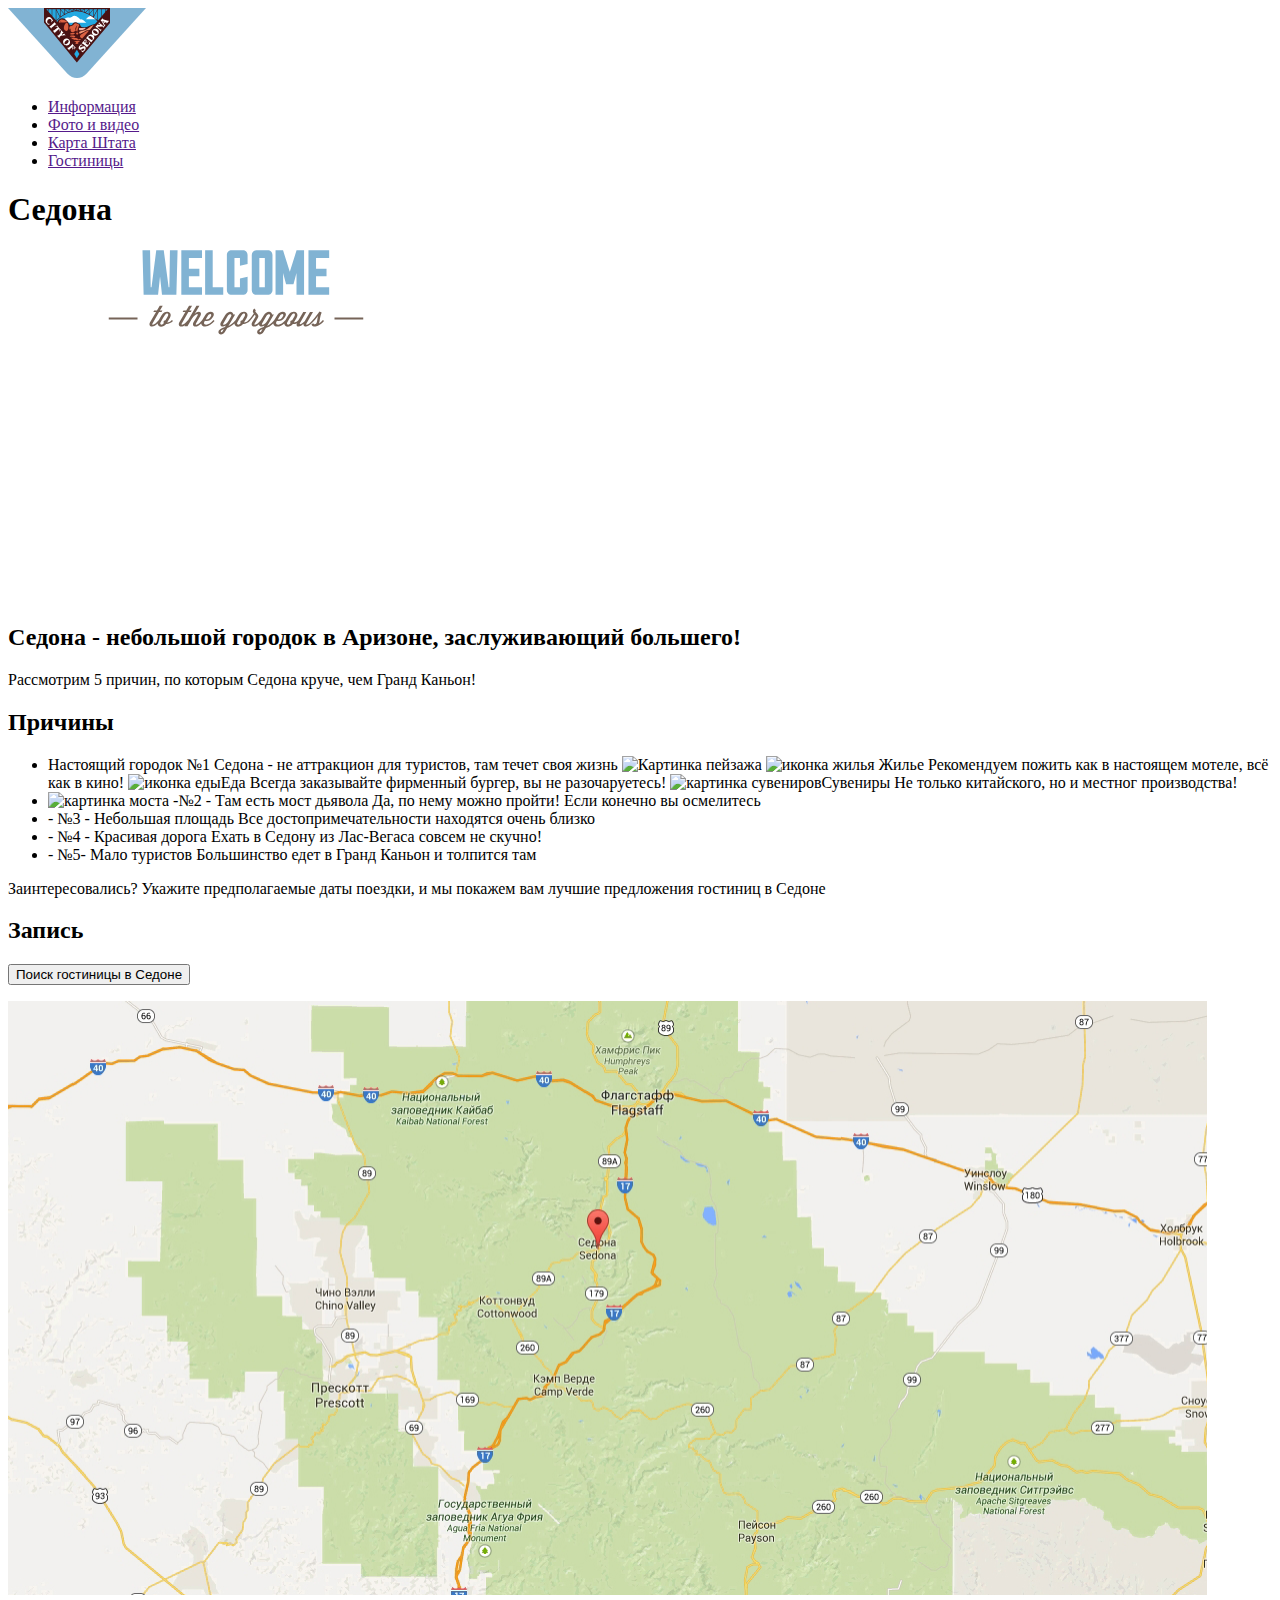
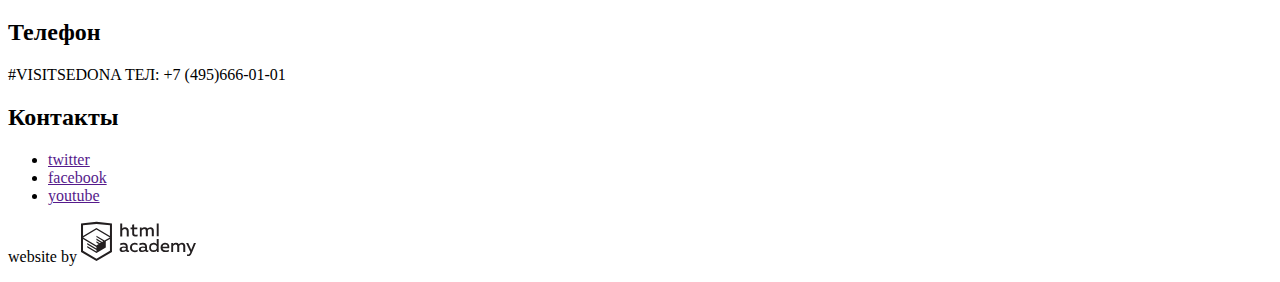
==== index.html @ bf2dd12e "Дополнила разметку + сделала папку картинок" ====
<!DOCTYPE html>
<html lang="ru">

<head>
  <meta charset="utf-8">
  <title>HTML Academy: Седона</title>
</head>

<body>
  <header>
    <nav><a>
        <img src="img/logo-sedona.svg" width="138" height="70" alt="Логотип Седоны">
      </a>
      <ul>
        <li><a href="">Информация</a></li>
        <li><a href="">Фото и видео</a></li>
        <li><a href="">Карта Штата</a></li>
        <li><a href="">Гостиницы</a></li>
      </ul>
    </nav>
  </header>
  <main>
    <section>
      <h1>Седона</h1>
      <img src="img/intro-welcome.svg" width="456" height="350" alt="Надпись на фоне гор с приветствием">
      <div class id="background-image-sedona"></div>
      <h2>Седона - небольшой городок в Аризоне, заслуживающий большего!</h2>
      <p>Рассмотрим 5 причин, по которым Седона круче, чем Гранд Каньон!</p>
    </section>
    <section>
      <h2>Причины</h2>
      <ul>
        <li><span>Настоящий городок №1
            Седона - не аттракцион для туристов, там течет своя жизнь
            <img src="sedona.jpg" width="800" height="256" alt="Картинка пейзажа">
          </span>
          <span><img src="home.jpg" alt="иконка жилья" width="75" height="72">
            Жилье
            Рекомендуем пожить как в настоящем мотеле, всё как в кино!

            <img src="food.jpg" alt="иконка еды" width="75" height="70">Еда
            Всегда заказывайте фирменный бургер,
            вы не разочаруетесь!

            <img src="souvenirs.jpg" alt="картинка сувениров" width="64" height="77">Сувениры
            Не только китайского, но и местног производства! </span></li>
        <li><img src="bridge.jpg" alt="картинка моста"><span>
            -№2 -
            Там есть мост дьявола
            Да, по нему можно пройти! Если конечно вы осмелитесь</span>
        </li>

        <li><span>- №3 - Небольшая площадь
            Все достопримечательности находятся очень близко</span></li>

        <li><span>- №4 - Красивая дорога
            Ехать в Седону из Лас-Вегаса совсем не скучно!</span></li>
        <li><span>- №5- Мало туристов
            Большинство едет в Гранд Каньон и толпится там</span></li>
      </ul>
    </section>
    <section>
      <p>Заинтересовались?
        Укажите предполагаемые даты поездки,
        и мы покажем вам лучшие предложения гостиниц в Седоне</p>
    </section>
    <section>
      <h2>Запись</h2>
      <p><button type="button">Поиск гостиницы в Седоне</button></p>
      <!---Форма записи-->
      <img src="img/map.jpg" width="1199" height="594" alt="Карта">
    </section>
  </main>

<footer>
  <section>
    <h2>Телефон</h2>
    <p>#VISITSEDONA
      ТЕЛ: +7 (495)666-01-01</p>
  </section>
  <section>
    <h2>Контакты</h2>
    <ul>
      <li><a href="">twitter</a></li>
      <li><a href="">facebook</a></li>
      <li><a href="">youtube</a></li>
    </ul>
  </section>
  <p>website by <a href="https://htmlacademy.ru/intensive/htmlcss"><img src="img/logo-htmlacademy.svg" height="41"
        width="115" alt="html academy logo"></a></p>
</footer>
</body>
</html>
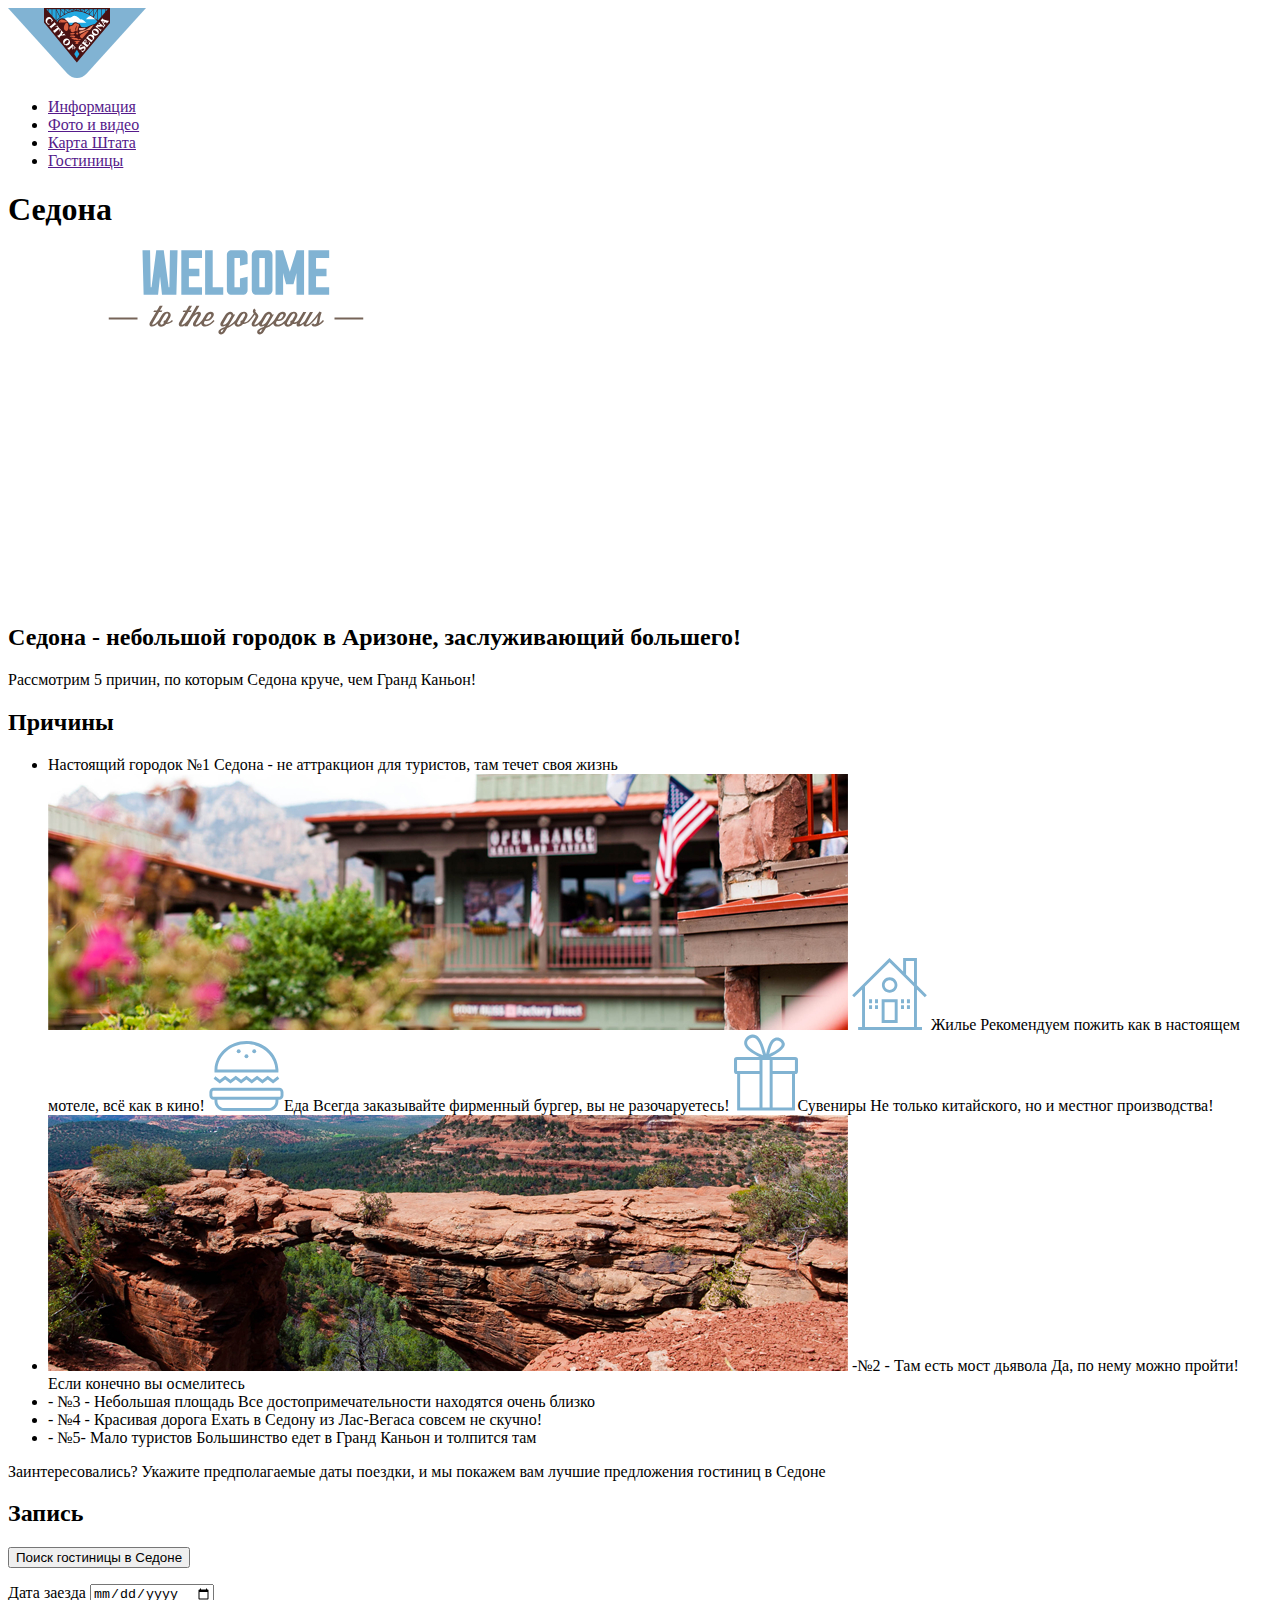
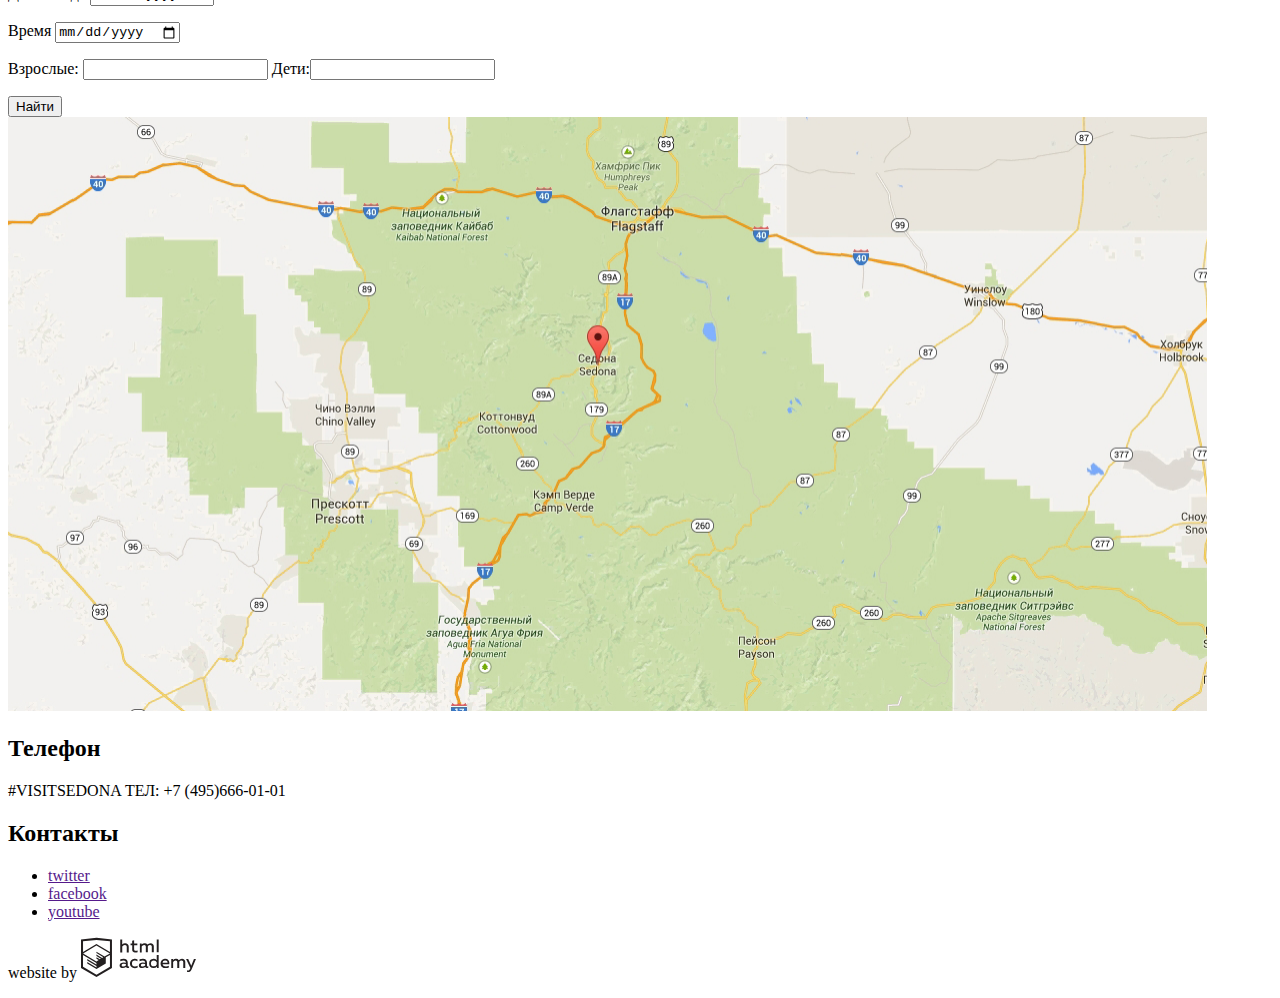
==== commit f6045674: "корректировка кода" ====
--- a/index.html
+++ b/index.html
@@ -32,19 +32,19 @@
       <ul>
         <li><span>Настоящий городок №1
             Седона - не аттракцион для туристов, там течет своя жизнь
-            <img src="sedona.jpg" width="800" height="256" alt="Картинка пейзажа">
+            <img src="img/maincity.jpg" width="800" height="256" alt="Картинка пейзажа">
           </span>
-          <span><img src="home.jpg" alt="иконка жилья" width="75" height="72">
+          <span><img src="img/home.svg" alt="иконка жилья" width="75" height="72">
             Жилье
-            Рекомендуем пожить как в настоящем мотеле, всё как в кино!
+            Рекомендуем пожить как в настоящем мотеле, всё как в кино!</span>
 
-            <img src="food.jpg" alt="иконка еды" width="75" height="70">Еда
+          <span><img src="img/food.svg" alt="иконка еды" width="75" height="70">Еда
             Всегда заказывайте фирменный бургер,
-            вы не разочаруетесь!
+            вы не разочаруетесь!</span>
 
-            <img src="souvenirs.jpg" alt="картинка сувениров" width="64" height="77">Сувениры
+          <span> <img src="img/souvenirs.svg" alt="картинка сувениров" width="64" height="77">Сувениры
             Не только китайского, но и местног производства! </span></li>
-        <li><img src="bridge.jpg" alt="картинка моста"><span>
+        <li><img src="img/bridge.jpg" alt="картинка моста" width="800" height="256"><span>
             -№2 -
             Там есть мост дьявола
             Да, по нему можно пройти! Если конечно вы осмелитесь</span>
@@ -68,26 +68,43 @@
       <h2>Запись</h2>
       <p><button type="button">Поиск гостиницы в Седоне</button></p>
       <!---Форма записи-->
+      <form action="https://echo.htmlacademy.ru" method="post">
+        <p>
+          <label for="booking-starts">Дата заезда</label>
+          <input id="booking-starts" name="booking-starts" type="date">
+        </p>
+        <p>
+          <label for="booking-ends">Время</label>
+          <input id="booking-ends" name="booking-ends" type="date">
+        </p>
+        <!---Форма с прибавлением по плюс-минус-->
+
+        <p>Взрослые: <input name="adults" type="number" step="1"> Дети:<input name="children" type="number" step="1">
+        </p>
+        <button type="submit">Найти</button>
+      </form>
+
       <img src="img/map.jpg" width="1199" height="594" alt="Карта">
     </section>
   </main>
 
-<footer>
-  <section>
-    <h2>Телефон</h2>
-    <p>#VISITSEDONA
-      ТЕЛ: +7 (495)666-01-01</p>
-  </section>
-  <section>
-    <h2>Контакты</h2>
-    <ul>
-      <li><a href="">twitter</a></li>
-      <li><a href="">facebook</a></li>
-      <li><a href="">youtube</a></li>
-    </ul>
-  </section>
-  <p>website by <a href="https://htmlacademy.ru/intensive/htmlcss"><img src="img/logo-htmlacademy.svg" height="41"
-        width="115" alt="html academy logo"></a></p>
-</footer>
+  <footer>
+    <section>
+      <h2>Телефон</h2>
+      <p>#VISITSEDONA
+        ТЕЛ: +7 (495)666-01-01</p>
+    </section>
+    <section>
+      <h2>Контакты</h2>
+      <ul>
+        <li><a href="">twitter</a></li>
+        <li><a href="">facebook</a></li>
+        <li><a href="">youtube</a></li>
+      </ul>
+    </section>
+    <p>website by <a href="https://htmlacademy.ru/intensive/htmlcss"><img src="img/logo-htmlacademy.svg" height="41"
+          width="115" alt="html academy logo"></a></p>
+  </footer>
 </body>
+
 </html>
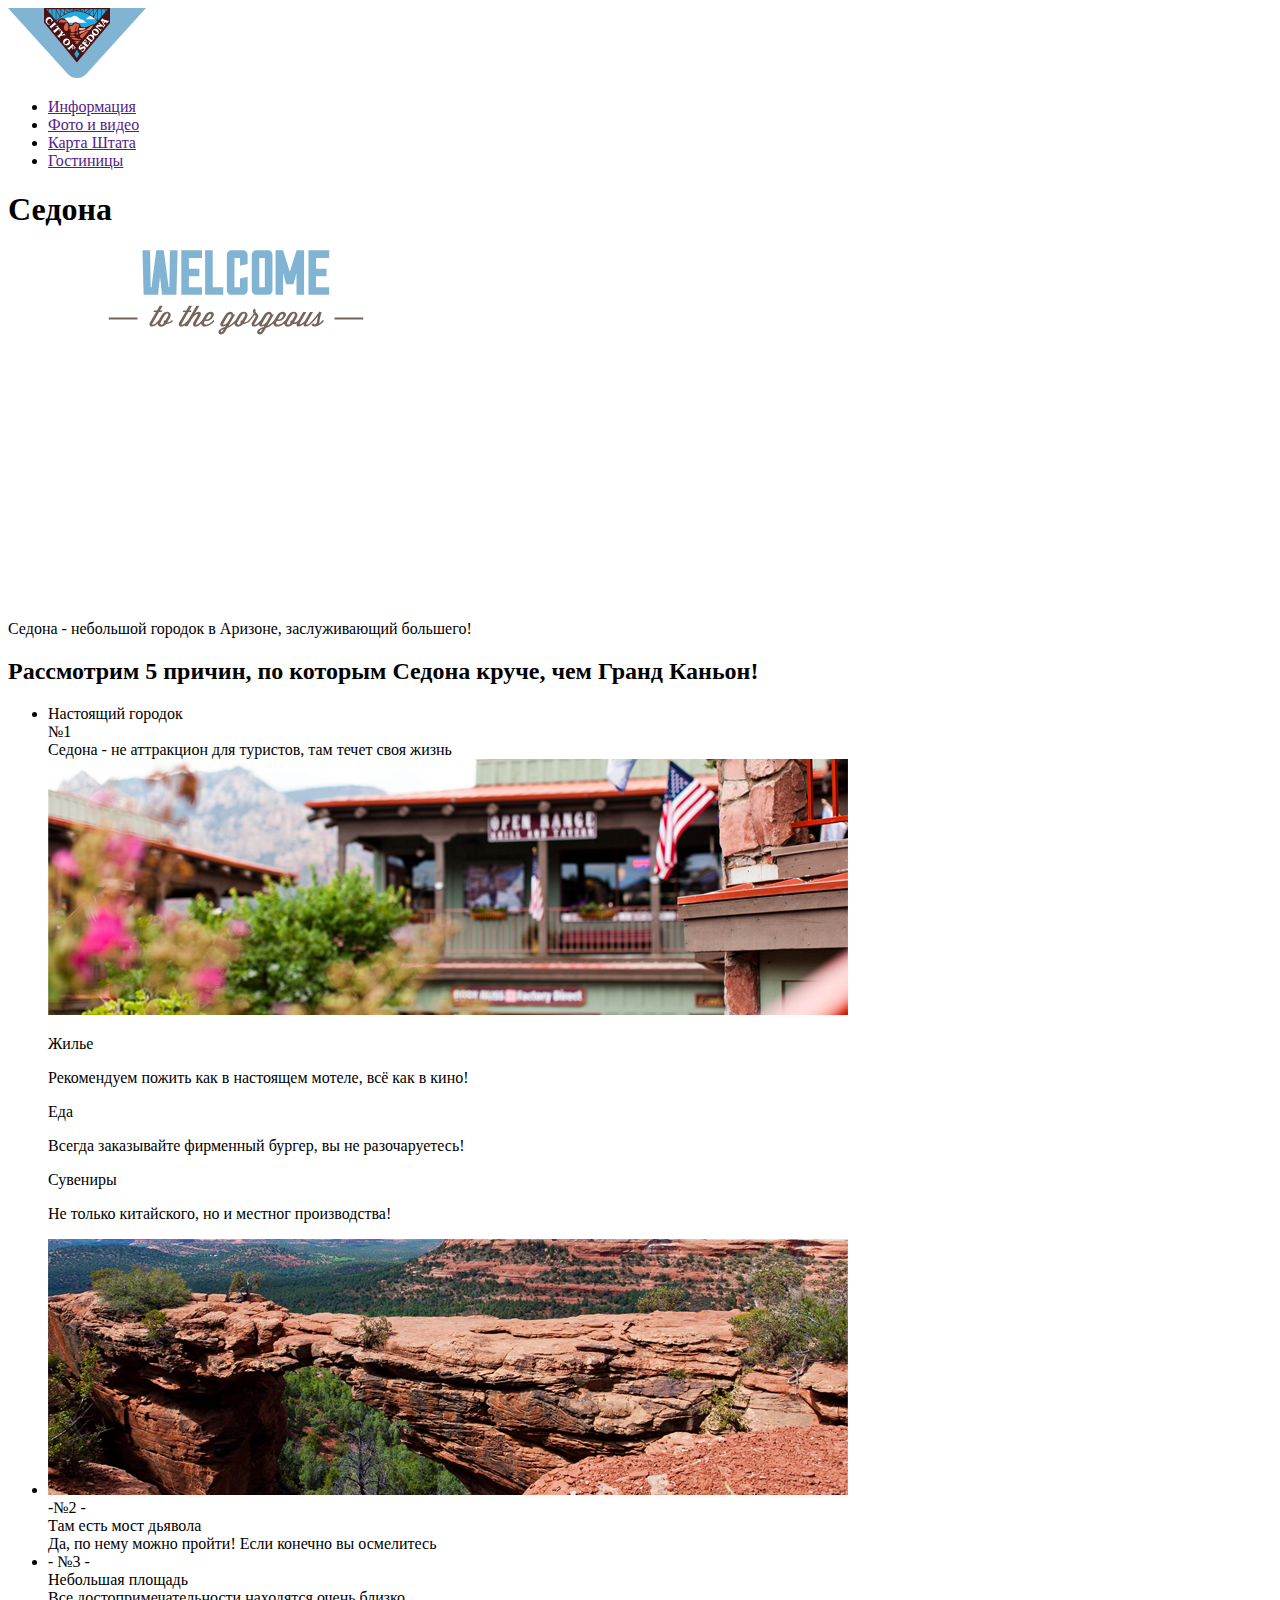
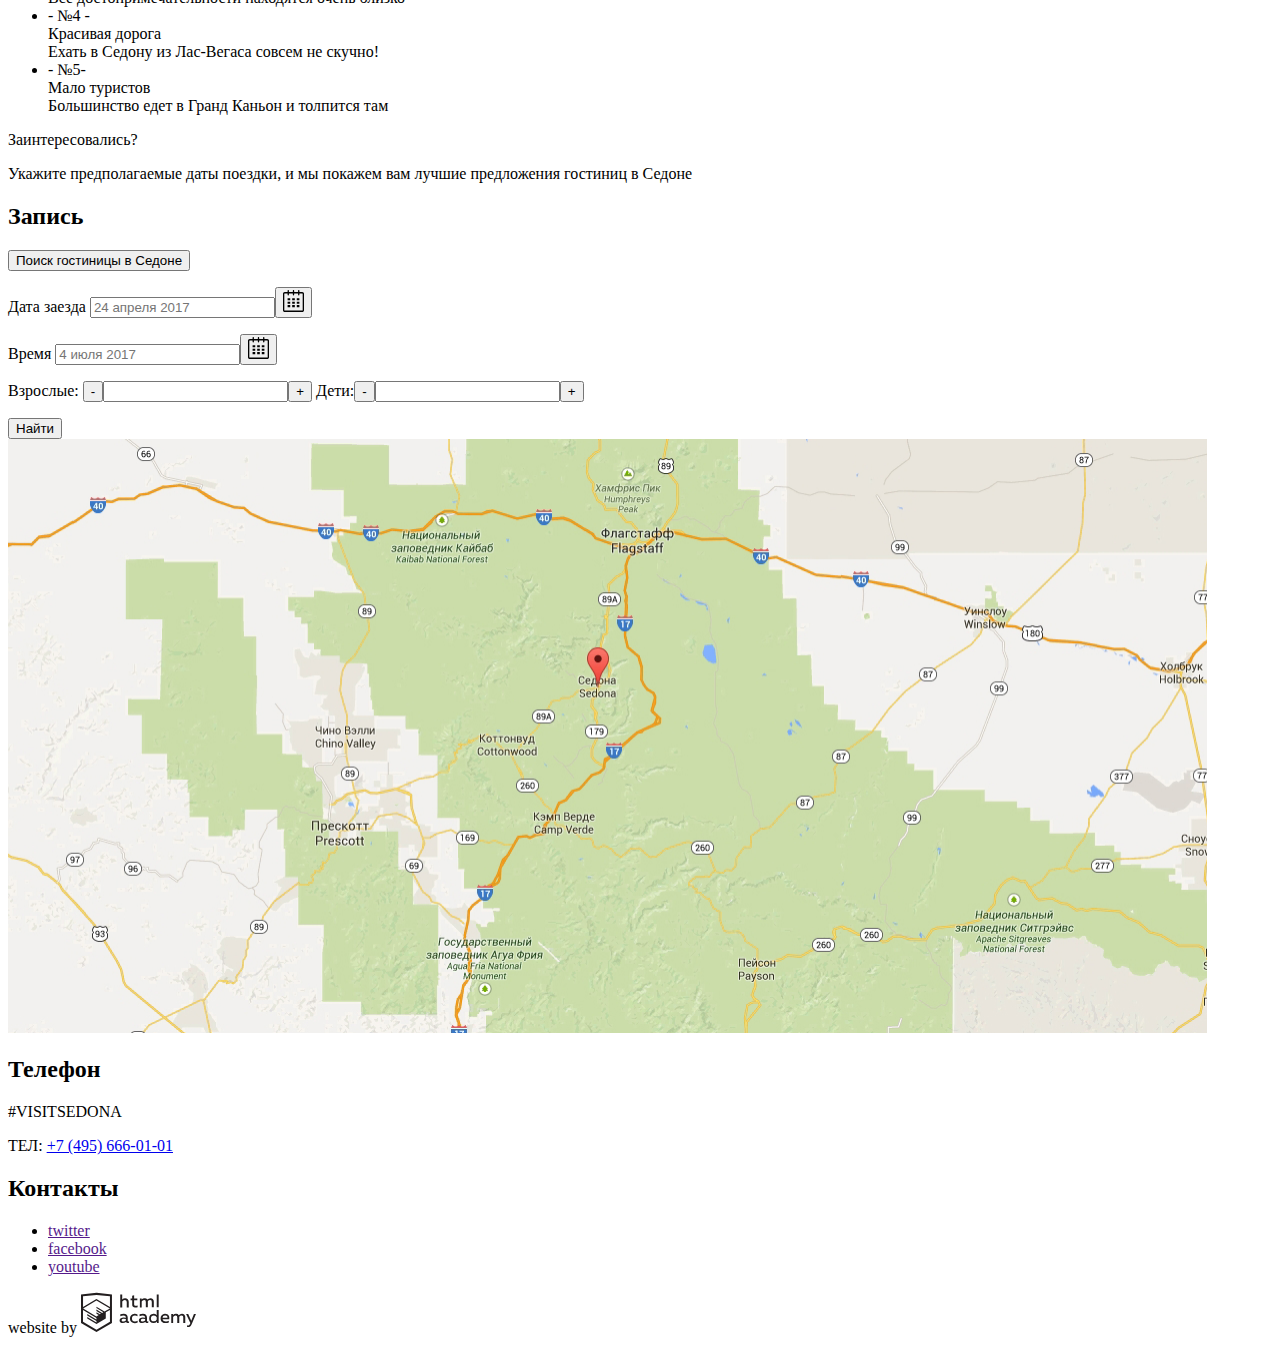
==== commit 564ffb23: "внесла правки" ====
--- a/index.html
+++ b/index.html
@@ -22,46 +22,60 @@
   <main>
     <section>
       <h1>Седона</h1>
-      <img src="img/intro-welcome.svg" width="456" height="350" alt="Надпись на фоне гор с приветствием">
-      <div class id="background-image-sedona"></div>
-      <h2>Седона - небольшой городок в Аризоне, заслуживающий большего!</h2>
-      <p>Рассмотрим 5 причин, по которым Седона круче, чем Гранд Каньон!</p>
+      <div class="background-image-sedona"><img src="img/intro-welcome.svg" width="456" height="350"
+          alt="Добро пожаловать в Седону!">
+        <p>Седона - небольшой городок в Аризоне, заслуживающий большего!</p>
+      </div>
     </section>
     <section>
-      <h2>Причины</h2>
+      <h2>Рассмотрим 5 причин, по которым Седона круче, чем Гранд Каньон!</h2>
       <ul>
-        <li><span>Настоящий городок №1
-            Седона - не аттракцион для туристов, там течет своя жизнь
-            <img src="img/maincity.jpg" width="800" height="256" alt="Картинка пейзажа">
-          </span>
-          <span><img src="img/home.svg" alt="иконка жилья" width="75" height="72">
-            Жилье
-            Рекомендуем пожить как в настоящем мотеле, всё как в кино!</span>
-
-          <span><img src="img/food.svg" alt="иконка еды" width="75" height="70">Еда
-            Всегда заказывайте фирменный бургер,
-            вы не разочаруетесь!</span>
-
-          <span> <img src="img/souvenirs.svg" alt="картинка сувениров" width="64" height="77">Сувениры
-            Не только китайского, но и местног производства! </span></li>
-        <li><img src="img/bridge.jpg" alt="картинка моста" width="800" height="256"><span>
-            -№2 -
-            Там есть мост дьявола
-            Да, по нему можно пройти! Если конечно вы осмелитесь</span>
+        <li>
+          <div>Настоящий городок</div>
+          <div>№1</div>
+          <div>Седона - не аттракцион для туристов, там течет своя жизнь</div>
+          <img src="img/maincity.jpg" width="800" height="256" alt="Картинка пейзажа">
+          <div>
+            <p>Жилье</p>
+            <p>Рекомендуем пожить как в настоящем мотеле, всё как в кино!</p>
+          </div>
+          <div>
+            <p>Еда</p>
+            <p>Всегда заказывайте фирменный бургер,
+              вы не разочаруетесь!</p>
+          </div>
+          <div>
+            <p>Сувениры</p>
+            <p> Не только китайского, но и местног производства!</p>
+          </div>
+        </li>
+        <li><img src="img/bridge.jpg" alt="картинка моста" width="800" height="256">
+          <div>-№2 -</div>
+          <div>Там есть мост дьявола</div>
+          <div> Да, по нему можно пройти! Если конечно вы осмелитесь</div>
         </li>
 
-        <li><span>- №3 - Небольшая площадь
-            Все достопримечательности находятся очень близко</span></li>
+        <li>
+          <div>- №3 -</div>
+          <div>Небольшая площадь</div>
+          <div>Все достопримечательности находятся очень близко</div>
+        </li>
 
-        <li><span>- №4 - Красивая дорога
-            Ехать в Седону из Лас-Вегаса совсем не скучно!</span></li>
-        <li><span>- №5- Мало туристов
-            Большинство едет в Гранд Каньон и толпится там</span></li>
+        <li>
+          <div>- №4 -</div>
+          <div>Красивая дорога</div>
+          <div>Ехать в Седону из Лас-Вегаса совсем не скучно!</div>
+        </li>
+        <li>
+          <div>- №5-</div>
+          <div>Мало туристов</div>
+          <div>Большинство едет в Гранд Каньон и толпится там</div>
+        </li>
       </ul>
     </section>
     <section>
-      <p>Заинтересовались?
-        Укажите предполагаемые даты поездки,
+      <p>Заинтересовались?</p>
+      <p>Укажите предполагаемые даты поездки,
         и мы покажем вам лучшие предложения гостиниц в Седоне</p>
     </section>
     <section>
@@ -71,15 +85,18 @@
       <form action="https://echo.htmlacademy.ru" method="post">
         <p>
           <label for="booking-starts">Дата заезда</label>
-          <input id="booking-starts" name="booking-starts" type="date">
+          <input id="booking-starts" name="booking-starts" type="text" placeholder="24 апреля 2017"><button
+            type="button"> <img src="img/calendar.svg" alt="Календарь"></button>
         </p>
         <p>
           <label for="booking-ends">Время</label>
-          <input id="booking-ends" name="booking-ends" type="date">
+          <input id="booking-ends" name="booking-ends" type="text" placeholder="4 июля 2017"><button type="button"><img
+              src="img/calendar.svg" alt="Календарь"></button>
         </p>
         <!---Форма с прибавлением по плюс-минус-->
-
-        <p>Взрослые: <input name="adults" type="number" step="1"> Дети:<input name="children" type="number" step="1">
+        <p>Взрослые: <button type="button">-</button><input name="adults" type="number" step="1"><button
+            type="button">+</button> Дети:<button type="button">-</button><input name="children" type="number"
+            step="1"><button type="button">+</button>
         </p>
         <button type="submit">Найти</button>
       </form>
@@ -91,8 +108,8 @@
   <footer>
     <section>
       <h2>Телефон</h2>
-      <p>#VISITSEDONA
-        ТЕЛ: +7 (495)666-01-01</p>
+      <p>#VISITSEDONA</p>
+      <p>ТЕЛ: <a href="tel:+74956660101">+7 (495) 666-01-01</a></p>
     </section>
     <section>
       <h2>Контакты</h2>
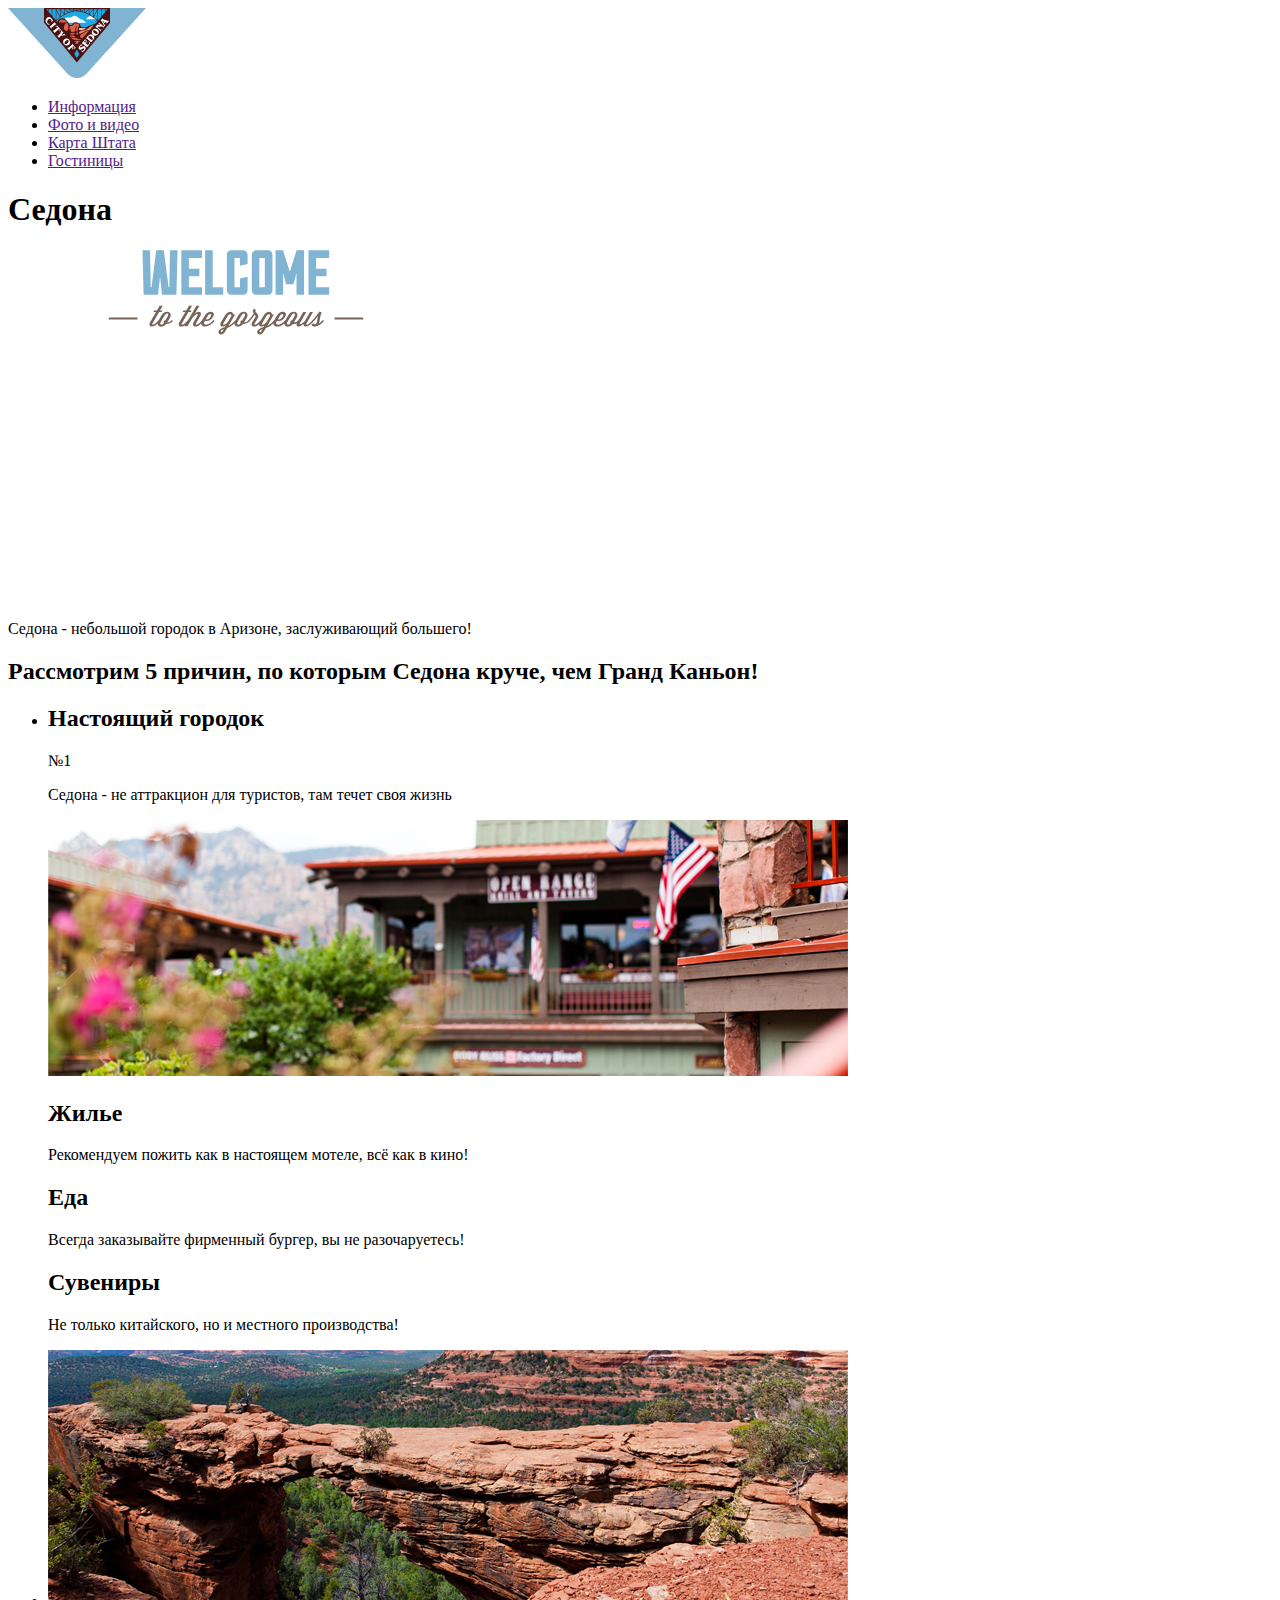
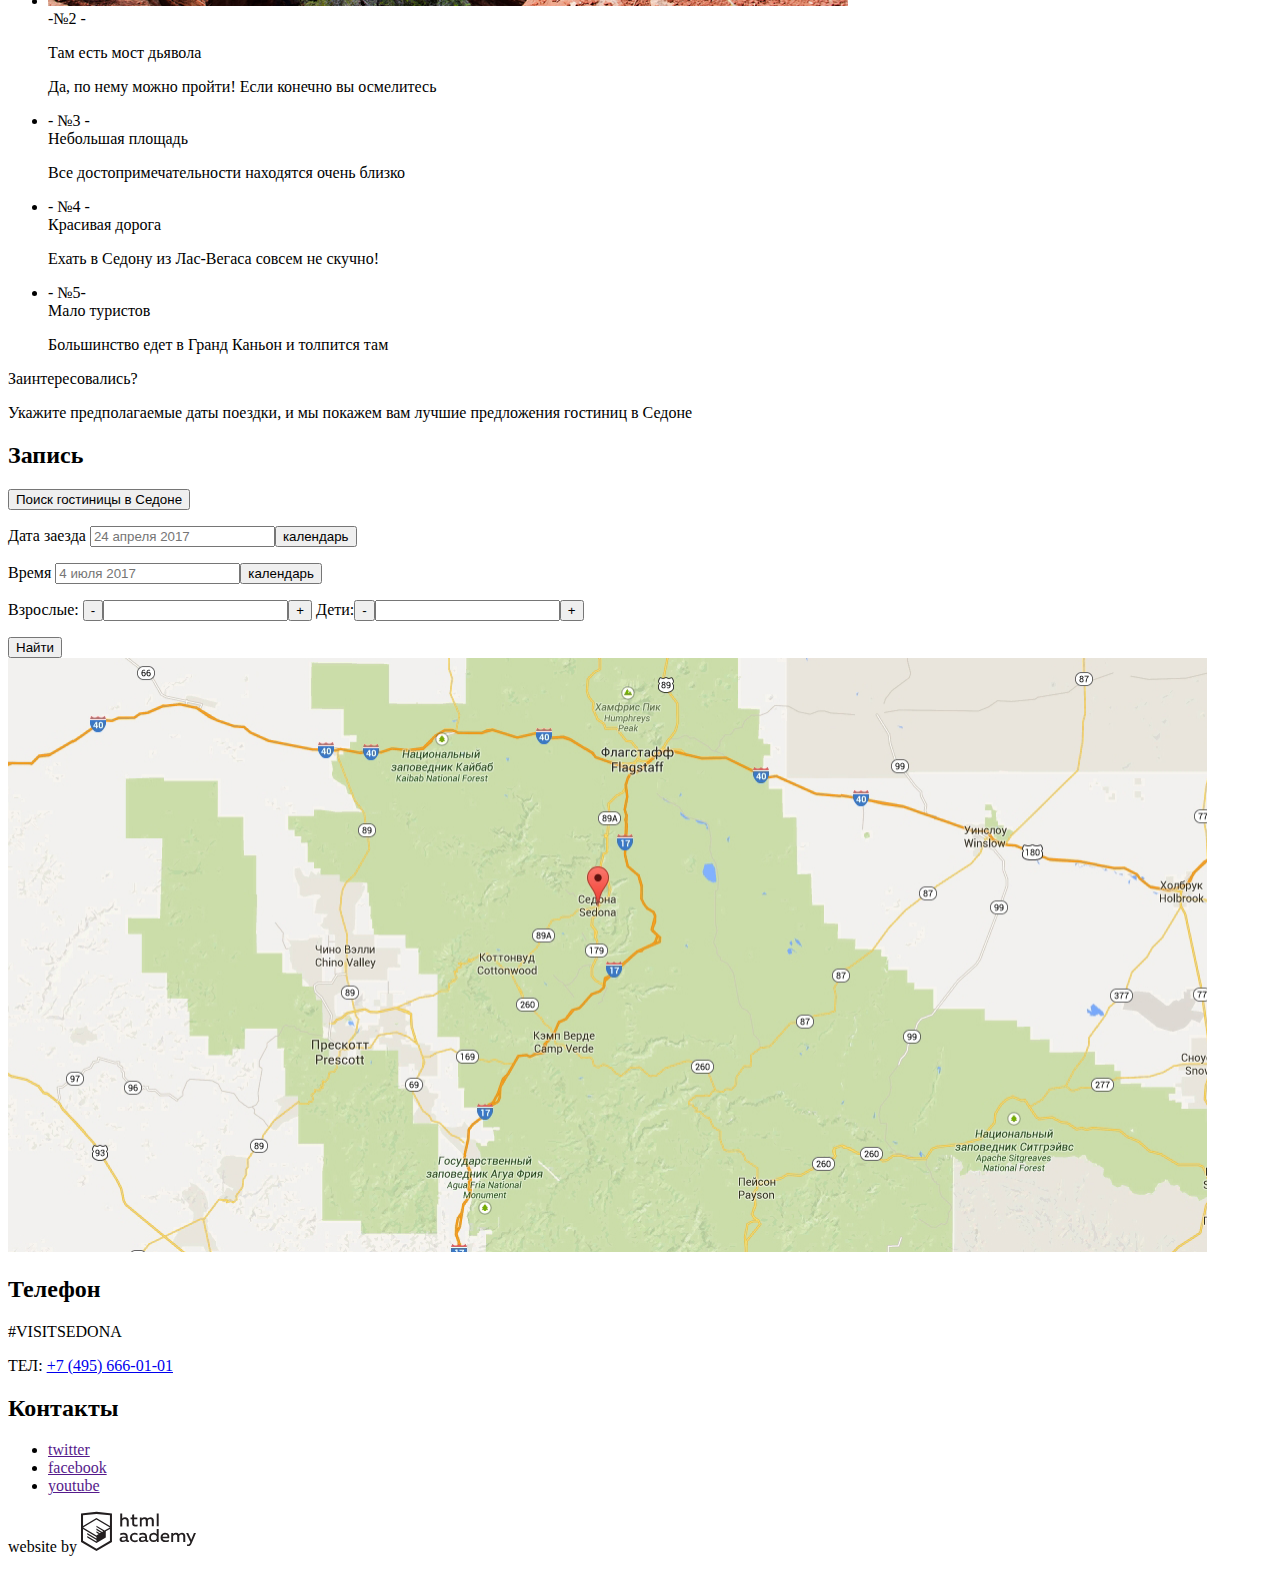
==== commit 6d510215: "правки" ====
--- a/index.html
+++ b/index.html
@@ -31,45 +31,55 @@
       <h2>Рассмотрим 5 причин, по которым Седона круче, чем Гранд Каньон!</h2>
       <ul>
         <li>
-          <div>Настоящий городок</div>
-          <div>№1</div>
-          <div>Седона - не аттракцион для туристов, там течет своя жизнь</div>
+          <div>
+            <h2>Настоящий городок</h2>
+          </div>
+          <div><span>№1</span></div>
+          <div>
+            <p>Седона - не аттракцион для туристов, там течет своя жизнь</p>
+          </div>
           <img src="img/maincity.jpg" width="800" height="256" alt="Картинка пейзажа">
           <div>
-            <p>Жилье</p>
+            <h2>Жилье</h2>
             <p>Рекомендуем пожить как в настоящем мотеле, всё как в кино!</p>
           </div>
           <div>
-            <p>Еда</p>
+            <h2>Еда</h2>
             <p>Всегда заказывайте фирменный бургер,
               вы не разочаруетесь!</p>
           </div>
           <div>
-            <p>Сувениры</p>
-            <p> Не только китайского, но и местног производства!</p>
+            <h2>Сувениры</h2>
+            <p> Не только китайского, но и местного производства!</p>
           </div>
         </li>
         <li><img src="img/bridge.jpg" alt="картинка моста" width="800" height="256">
-          <div>-№2 -</div>
-          <div>Там есть мост дьявола</div>
-          <div> Да, по нему можно пройти! Если конечно вы осмелитесь</div>
+          <div><span>-№2 -</span>
+            <p>Там есть мост дьявола</p>
+            <p> Да, по нему можно пройти! Если конечно вы осмелитесь
+          </div>
+        </li>
+        <li>
+          <div><span>- №3 -</span></div>
+          <div><span>Небольшая площадь</span></div>
+          <div>
+            <p>Все достопримечательности находятся очень близко</p>
+          </div>
         </li>
 
         <li>
-          <div>- №3 -</div>
-          <div>Небольшая площадь</div>
-          <div>Все достопримечательности находятся очень близко</div>
-        </li>
-
-        <li>
-          <div>- №4 -</div>
-          <div>Красивая дорога</div>
-          <div>Ехать в Седону из Лас-Вегаса совсем не скучно!</div>
+          <div><span>- №4 -</span></div>
+          <div><span>Красивая дорога</span></div>
+          <div>
+            <p>Ехать в Седону из Лас-Вегаса совсем не скучно!</p>
+          </div>
         </li>
         <li>
-          <div>- №5-</div>
-          <div>Мало туристов</div>
-          <div>Большинство едет в Гранд Каньон и толпится там</div>
+          <div><span>- №5-</span></div>
+          <div><span>Мало туристов</span></div>
+          <div>
+            <p>Большинство едет в Гранд Каньон и толпится там</p>
+          </div>
         </li>
       </ul>
     </section>
@@ -86,12 +96,12 @@
         <p>
           <label for="booking-starts">Дата заезда</label>
           <input id="booking-starts" name="booking-starts" type="text" placeholder="24 апреля 2017"><button
-            type="button"> <img src="img/calendar.svg" alt="Календарь"></button>
+            type="button">календарь</button>
         </p>
         <p>
           <label for="booking-ends">Время</label>
-          <input id="booking-ends" name="booking-ends" type="text" placeholder="4 июля 2017"><button type="button"><img
-              src="img/calendar.svg" alt="Календарь"></button>
+          <input id="booking-ends" name="booking-ends" type="text" placeholder="4 июля 2017"><button
+            type="button">календарь</button>
         </p>
         <!---Форма с прибавлением по плюс-минус-->
         <p>Взрослые: <button type="button">-</button><input name="adults" type="number" step="1"><button
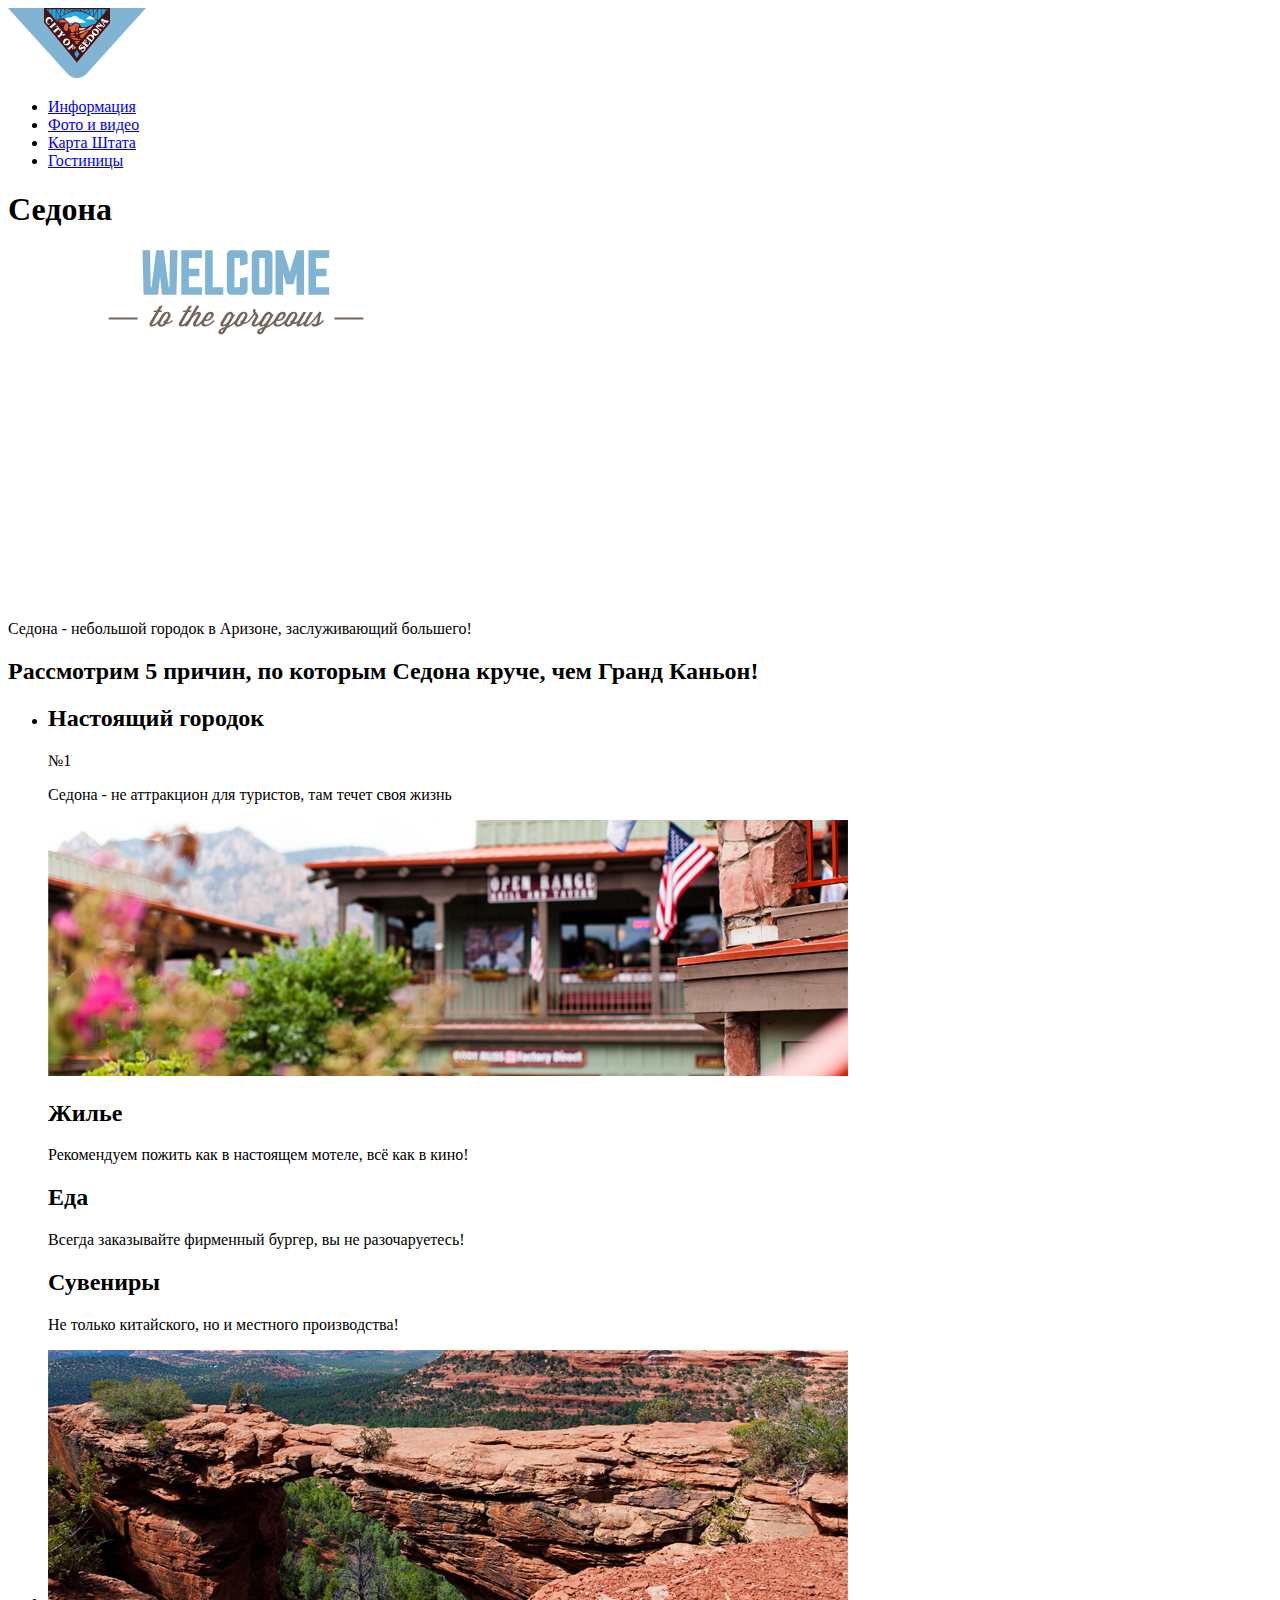
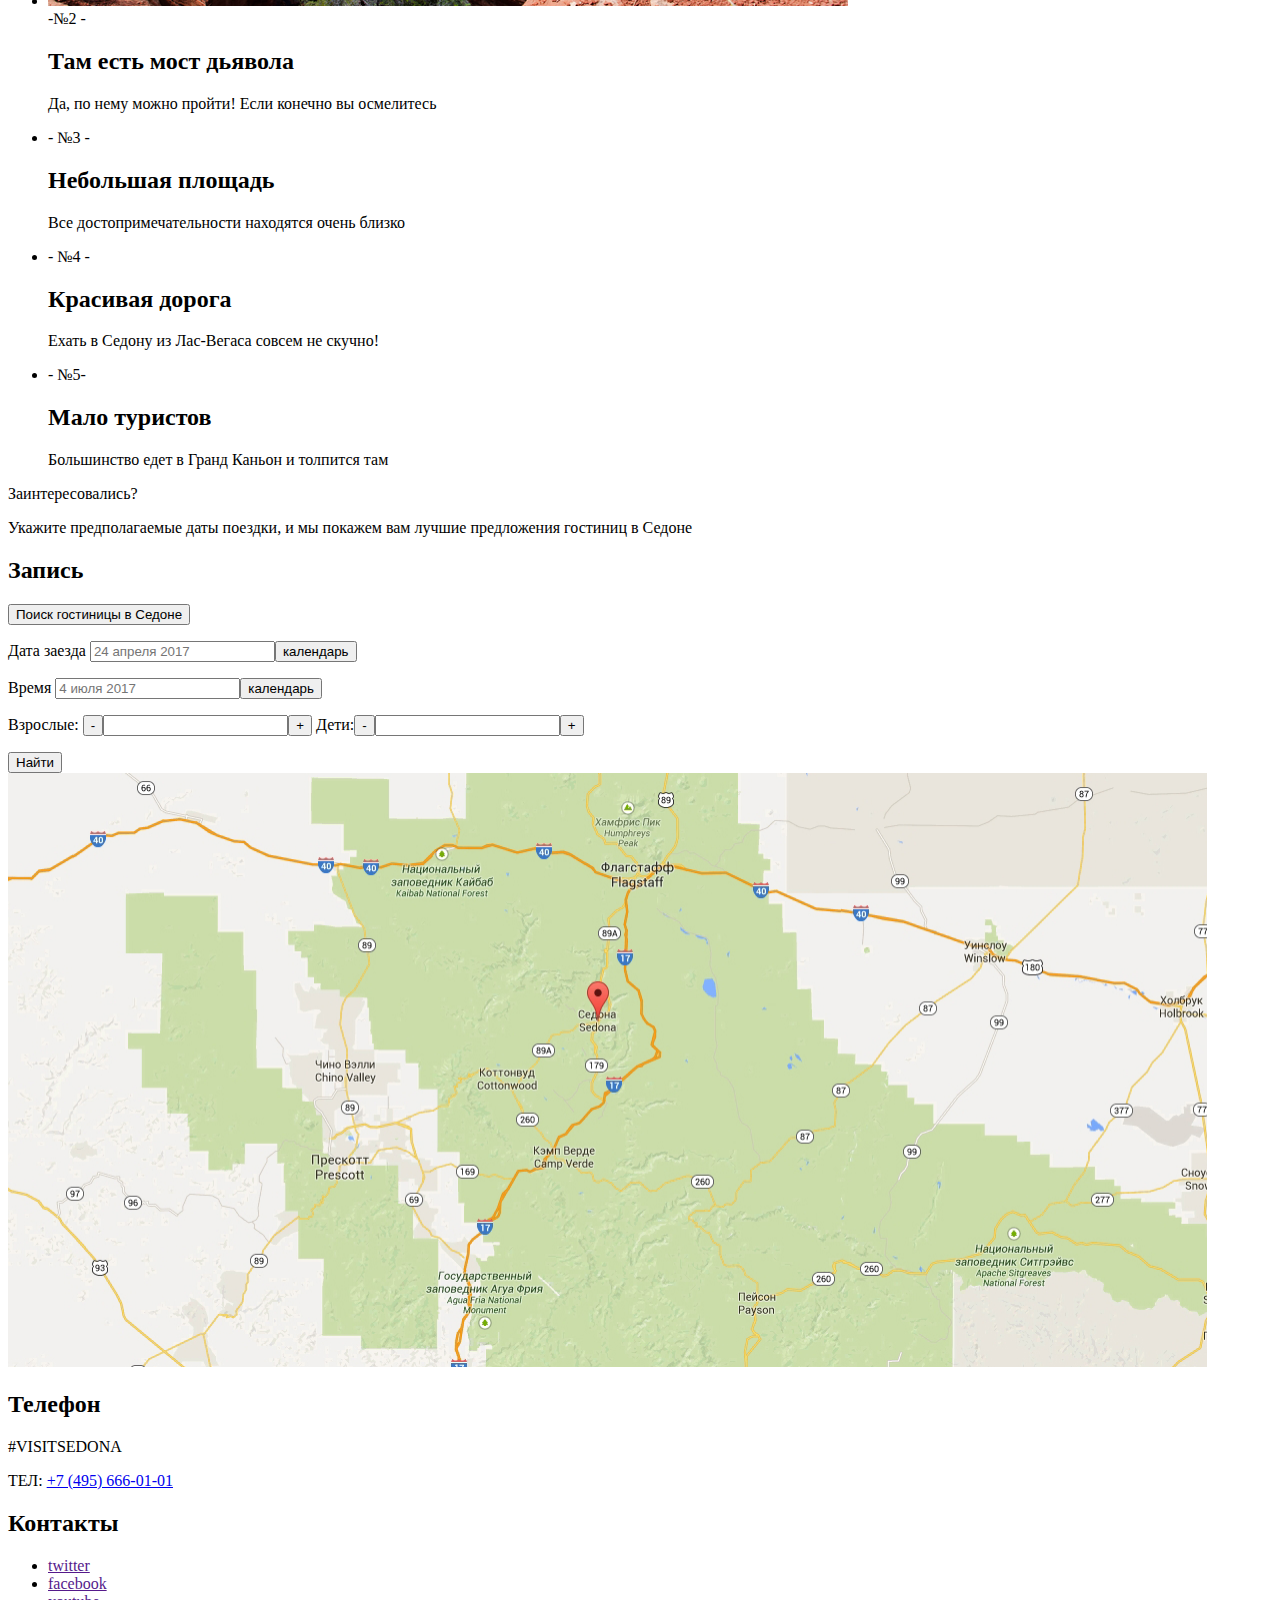
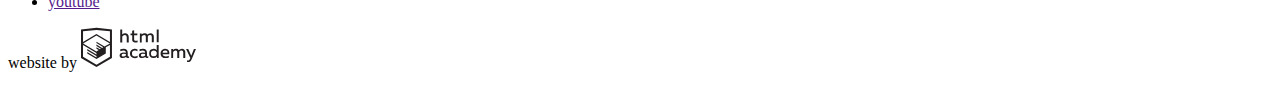
==== commit 509f37ca: "правки" ====
--- a/index.html
+++ b/index.html
@@ -12,10 +12,10 @@
         <img src="img/logo-sedona.svg" width="138" height="70" alt="Логотип Седоны">
       </a>
       <ul>
-        <li><a href="">Информация</a></li>
-        <li><a href="">Фото и видео</a></li>
-        <li><a href="">Карта Штата</a></li>
-        <li><a href="">Гостиницы</a></li>
+        <li><a href="#">Информация</a></li>
+        <li><a href="#">Фото и видео</a></li>
+        <li><a href="#">Карта Штата</a></li>
+        <li><a href="#">Гостиницы</a></li>
       </ul>
     </nav>
   </header>
@@ -33,9 +33,7 @@
         <li>
           <div>
             <h2>Настоящий городок</h2>
-          </div>
-          <div><span>№1</span></div>
-          <div>
+            <span>№1</span>
             <p>Седона - не аттракцион для туристов, там течет своя жизнь</p>
           </div>
           <img src="img/maincity.jpg" width="800" height="256" alt="Картинка пейзажа">
@@ -55,31 +53,24 @@
         </li>
         <li><img src="img/bridge.jpg" alt="картинка моста" width="800" height="256">
           <div><span>-№2 -</span>
-            <p>Там есть мост дьявола</p>
+            <h2>Там есть мост дьявола</h2>
             <p> Да, по нему можно пройти! Если конечно вы осмелитесь
           </div>
         </li>
         <li>
-          <div><span>- №3 -</span></div>
-          <div><span>Небольшая площадь</span></div>
-          <div>
-            <p>Все достопримечательности находятся очень близко</p>
-          </div>
-        </li>
-
-        <li>
-          <div><span>- №4 -</span></div>
-          <div><span>Красивая дорога</span></div>
-          <div>
-            <p>Ехать в Седону из Лас-Вегаса совсем не скучно!</p>
-          </div>
+          <span>- №3 -</span>
+          <h2>Небольшая площадь</h2>
+          <p>Все достопримечательности находятся очень близко</p>
         </li>
         <li>
-          <div><span>- №5-</span></div>
-          <div><span>Мало туристов</span></div>
-          <div>
-            <p>Большинство едет в Гранд Каньон и толпится там</p>
-          </div>
+          <span>- №4 -</span>
+          <h2>Красивая дорога</h2>
+          <p>Ехать в Седону из Лас-Вегаса совсем не скучно!</p>
+        </li>
+        <li>
+          <span>- №5-</span>
+          <h2>Мало туристов</h2>
+          <p>Большинство едет в Гранд Каньон и толпится там</p>
         </li>
       </ul>
     </section>
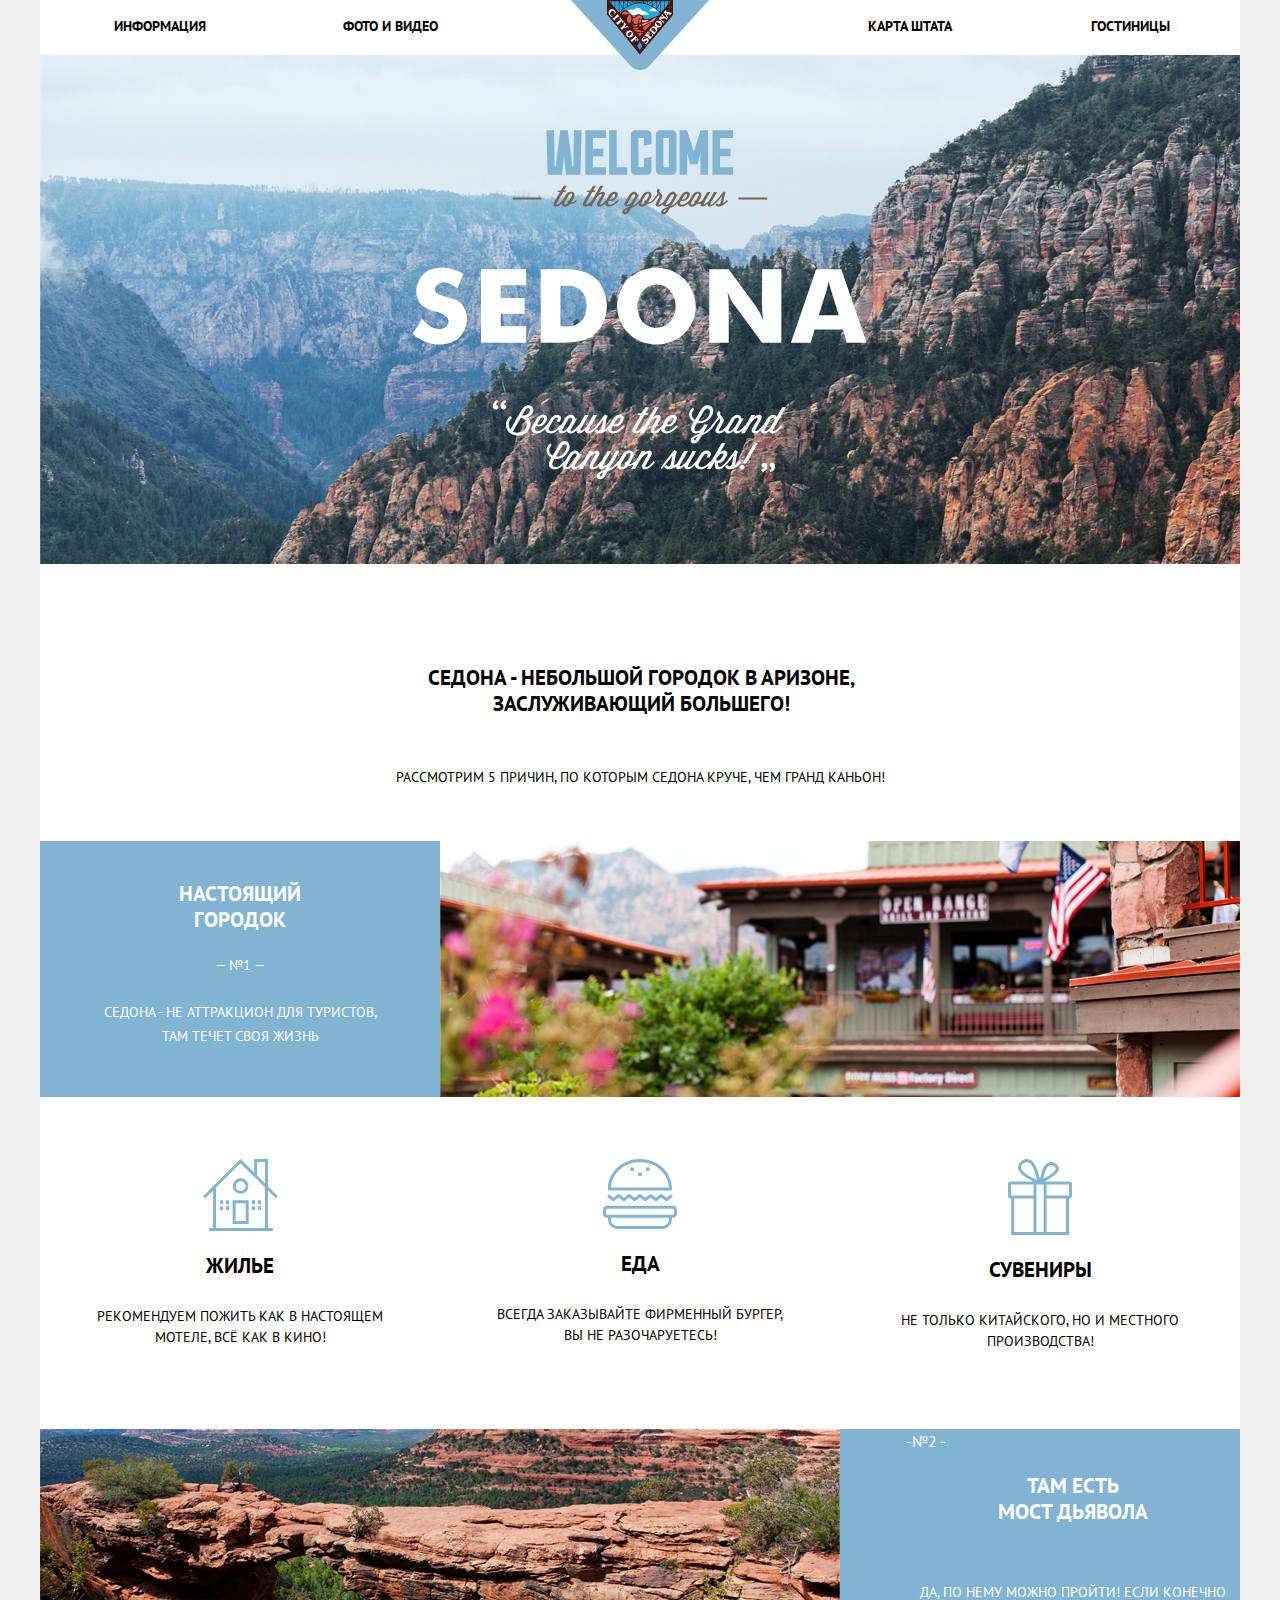
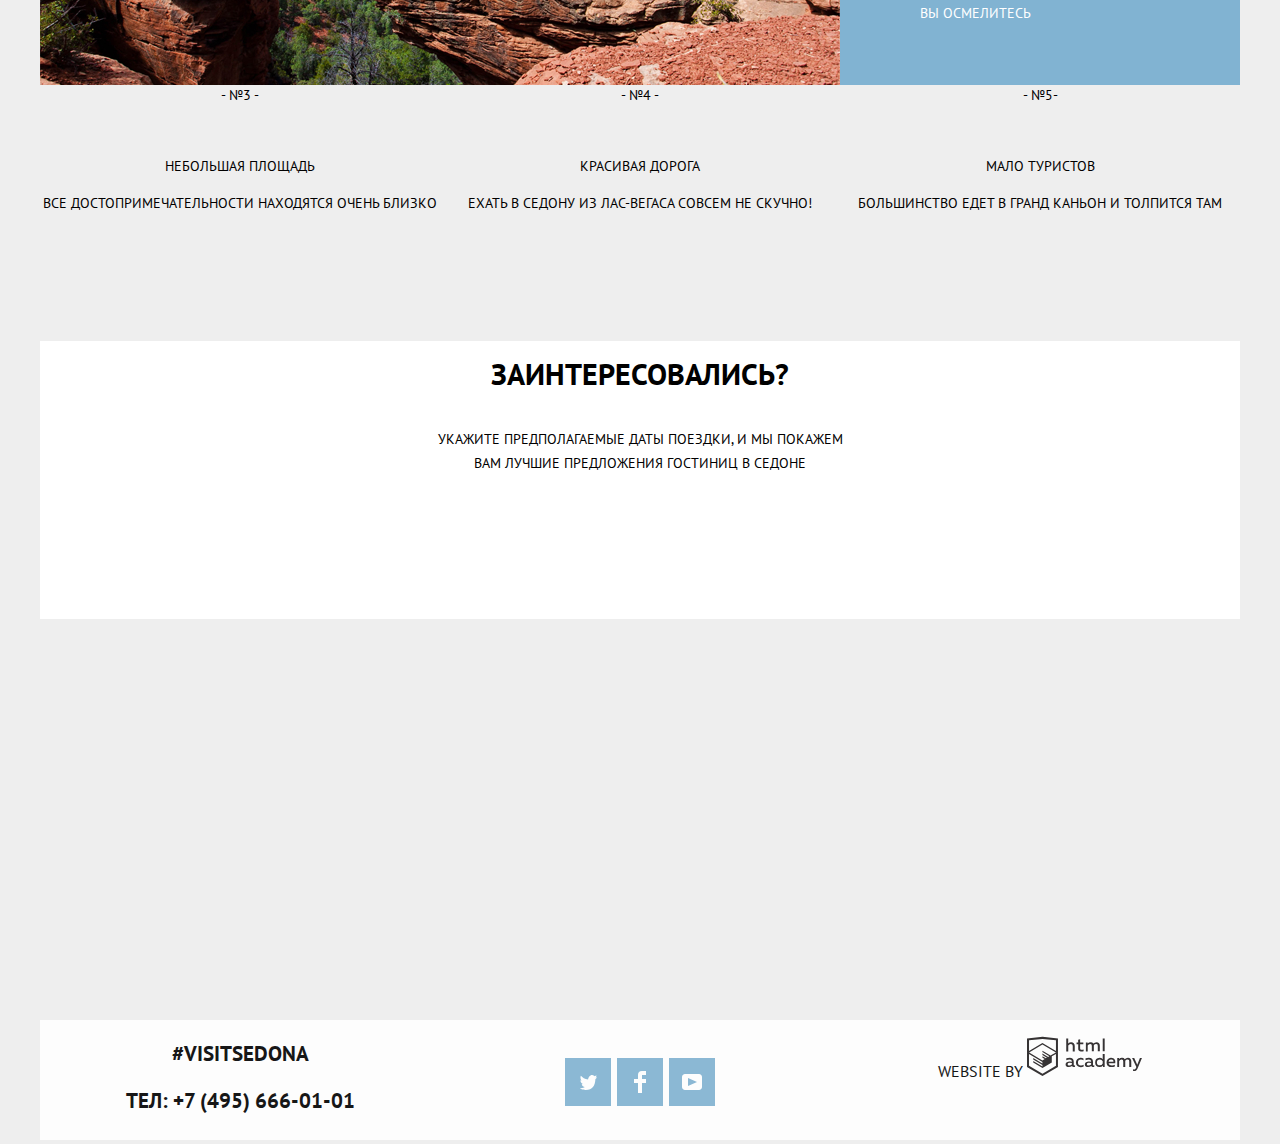
==== commit c03b5360: "частичная стилизация" ====
--- a/index.html
+++ b/index.html
@@ -4,124 +4,213 @@
 <head>
   <meta charset="utf-8">
   <title>HTML Academy: Седона</title>
+  <link href="normalize.css" rel="stylesheet">
+  <link href="css/style.css" rel="stylesheet">
+  <link href="https://fonts.googleapis.com/css2?family=PT+Sans&display=swap" rel="stylesheet">
 </head>
 
-<body>
+<body class="page-body">
   <header>
-    <nav><a>
+    <nav class="main-navigation"><a class="logo">
         <img src="img/logo-sedona.svg" width="138" height="70" alt="Логотип Седоны">
       </a>
-      <ul>
-        <li><a href="#">Информация</a></li>
-        <li><a href="#">Фото и видео</a></li>
-        <li><a href="#">Карта Штата</a></li>
-        <li><a href="#">Гостиницы</a></li>
+      <div class="main-navigation-wrapper"></div>
+      <ul class="site-navigation">
+        <div class="left">
+          <li><a href="#">Информация</a></li>
+          <li><a href="#">Фото и видео</a></li>
+        </div>
+        <div class="right">
+          <li><a href="#">Гостиницы</a></li>
+          <li><a href="#">Карта Штата</a></li>
+
+        </div>
       </ul>
     </nav>
   </header>
   <main>
-    <section>
-      <h1>Седона</h1>
-      <div class="background-image-sedona"><img src="img/intro-welcome.svg" width="456" height="350"
-          alt="Добро пожаловать в Седону!">
-        <p>Седона - небольшой городок в Аризоне, заслуживающий большего!</p>
+    <section class="intro">
+      <h1 class="visually-hidden">Седона</h1>
+      <div class="background-image-sedona"><svg class="welcome" viewBox="0 0 458 352"
+          xmlns="http://www.w3.org/2000/svg">
+          <path
+            d="M152.31 56.094l-2.845 4.875h-2.73l-.87 1.435h2.757l-6.068 10.383c-1.278 2.209-.377 4.247 2.061 4.247 1.754 0 3.691-1.304 5.557-3.073-.006 3.802 5.341 4.545 8.61.461h.666c1.8 0 4.644-1.09 6.184-2.896-.2-.404-.722-.861-1.128-1.033l-.205.228c-1.364 1.463-3.047 2.178-4.558 2.207l2.845-4.846c1.828-3.127.145-6.08-2.701-6.08-2.322 0-4.12.916-5.862 3.9l-1.48 2.553-1.237 2.09-.156.176c-2.176 2.496-4.298 4.475-5.633 4.475-.667 0-1.045-.46-.348-1.635l6.476-11.158h2.465l.872-1.436h-2.499l2.846-4.873zm7.531 7.836c.984.09 1.45 1.295.422 3.037l-2.204 3.727h-.145c-.987 0-1.77.804-1.77 1.779 0 .371.116.716.291 1.004l-.03.056c-1.422 2.41-4.879 1.951-3.079-1.146l2.294-3.928 1.451-2.437c.927-1.556 2.005-2.162 2.77-2.092zm21.933-7.84l-2.845 4.877H176.2l-.87 1.434h2.757l-6.069 10.383c-1.277 2.208-.376 4.246 2.062 4.246 1.223 0 2.538-.637 3.853-1.621l-.778 1.334h3.046l4.588-7.887c4.644-5.767 6.706-5.02 5.399-2.81l-3.92 6.74c-1.278 2.21-.377 4.248 2.061 4.248 1.796 0 3.788-1.37 5.693-3.205.146 1.857 1.667 3.205 4.09 3.205 3.423 0 6.82-2.64 9.316-5.508-.197-.403-.719-.861-1.126-1.033l-.203.226c-2.178 2.497-4.964 4.475-7.082 4.475-1.86 0-2.964-1.146-1.57-3.555l.29-.52c1.946.805 5.604.431 7.868-3.44l.437-.747c1.625-2.753.058-4.818-2.41-4.818-2.439 0-4.383 1.263-5.66 3.441l-2.93 4.965-.176.2c-2.177 2.494-4.295 4.472-5.631 4.472-.666 0-1.046-.46-.35-1.635l4.355-7.543c1.306-2.265.06-3.9-1.624-3.9-1.307 0-2.702.717-4.21 2.265l4.818-8.289h-3.019l-8.423 14.438-.17.19c-2.176 2.496-4.297 4.474-5.633 4.474-.667 0-1.044-.46-.346-1.635l6.472-11.158h2.467l.872-1.433h-2.496l2.845-4.875zm21.312 8.242c.969-.057 1.501.86.489 2.604l-.437.746c-1.45 2.438-3.397 2.38-4.53 1.978l1.946-3.357c.763-1.292 1.78-1.926 2.532-1.97zm44.318-5.463c-1.714 1.52-1.858 3.214-.783 4.59l.262.344c-1.335 1.865-3.135 4.387-5.11 6.684l.002.003-.203.229c-1.365 1.461-3.046 2.18-4.558 2.209l2.843-4.848c1.83-3.126.147-6.08-2.7-6.08-2.32 0-4.12.918-5.86 3.9l-1.484 2.553-1.238 2.092-.154.176c-2.497 2.84-4.643 4.671-7.025 5.676l6.763-11.414h-1.77c0-1.234-1.276-2.87-3.164-2.87-1.624 0-3.89 1.265-5.168 3.444l-4.238 7.227c-1.278 2.208-.378 4.246 2.06 4.246.843 0 1.86-.374 2.877-1.004l-.843 1.404c-4.064 1.233-6.62 2.868-6.62 5.106 0 2.869 4.442 3.471 6.62-.2l2.292-3.93c2.416-.743 4.783-2.147 7.24-4.464-.021 3.817 5.337 4.567 8.61.476h.668c1.8 0 4.645-1.089 6.184-2.896 1.449-1.664 2.58-3.155 4.99-6.395l.405.489c.377.487.525 1.09.175 1.691l-3.193 5.479c-1.28 2.21-.379 4.246 2.061 4.246 1.53 0 3.204-.995 4.842-2.422-.05 1.386.887 2.422 2.619 2.422.84 0 1.857-.373 2.874-1.004l-.842 1.402c-4.065 1.233-6.616 2.868-6.616 5.106 0 2.869 4.44 3.47 6.616-.2l2.292-3.93c2.46-.758 4.87-2.206 7.377-4.599.136 1.868 1.658 3.225 4.09 3.225 2.458 0 4.899-1.363 7.004-3.19-.117 3.905 5.31 4.703 8.612.578h.668c.945 0 2.175-.308 3.357-.853-.813 2.073-.066 3.465 1.661 3.465 1.656 0 3.513-1.492 4.964-2.868-.29 1.605.667 2.868 2.584 2.868 2.496 0 5.37-2.637 7.868-5.506l-.002-.002c1.712-1.952 3.223-4.043 4.298-5.448-1.19 3.096-.555 8.66-3.426 8.66-1.016 0-1.42-1.09-1.42-1.09l-1.89.975s.551 2.412 3.31 2.412c.29 0 .552-.03.84-.06.03 0 .061-.027.091-.027 3.076-.4 6.124-2.81 8.388-5.42-.173-.459-.696-.918-1.13-1.034l-.203.229a18.852 18.852 0 0 1-3.63 3.24c.957-2.84.755-7.2 2.614-11.014l-2.264-1.205c-1.25 1.693-3.977 5.593-6.706 8.748v.002l-.203.229c-2.176 2.496-4.295 4.472-5.631 4.472-.667 0-1.045-.459-.347-1.634l6.444-11.158h-3.02l-5.37 9.265c-2.293 2.064-4.062 3.212-4.644 2.953-.754-.314 0-1.433.378-2.064l5.893-10.152h-3.02l-4.734 8.092-.199.226c-1.364 1.463-3.047 2.18-4.558 2.21l2.845-4.849c1.828-3.127.15-6.08-2.699-6.08-2.323 0-4.123.918-5.864 3.903l-1.482 2.55-1.237 2.09-.155.178c-2.176 2.496-4.964 4.473-7.083 4.473-1.858 0-2.96-1.146-1.567-3.555l.29-.518c1.944.804 5.604.43 7.867-3.443l.438-.746c1.623-2.754.058-4.819-2.41-4.819-2.44 0-4.387 1.265-5.663 3.444l-2.926 4.965-.175.197c-2.499 2.84-4.645 4.673-7.028 5.678l6.764-11.416h-1.772c0-1.234-1.277-2.868-3.164-2.868-1.625 0-3.889 1.263-5.167 3.442l-2.896 4.937-.008-.004-.203.23c-2.176 2.495-4.298 4.474-5.634 4.474-.667 0-1.042-.46-.346-1.635l3.018-5.22c1.045-1.807.551-2.87-.437-4.046l-1.683-2.01c-.435-.545-.435-1.146.175-1.72zm-10.294 5.06c.984.09 1.451 1.296.424 3.038l-2.204 3.727h-.147c-.986 0-1.77.804-1.77 1.779 0 .371.116.716.29 1.004l-.028.056c-1.422 2.41-4.878 1.951-3.078-1.146l2.292-3.928 1.453-2.437c.928-1.556 2.004-2.162 2.768-2.092zm50.158 0c.984.09 1.453 1.296.426 3.038l-2.206 3.727h-.147c-.986 0-1.768.804-1.768 1.779 0 .371.116.716.289 1.004l-.03.056c-1.421 2.41-4.875 1.951-3.075-1.146l2.292-3.928 1.451-2.437c.927-1.556 2.003-2.162 2.768-2.092zm-11.7.405c.968-.057 1.497.859.485 2.602l-.435.746c-1.451 2.438-3.397 2.38-4.53 1.978l1.948-3.355c.762-1.292 1.78-1.926 2.532-1.97zm-52.403.201c1.023-.006 1.678.884.845 2.4l-2.292 3.96c-1.83 2.897-3.66 4.3-4.938 4.3-.667 0-1.045-.459-.349-1.634l4.212-7.256c.71-1.217 1.727-1.765 2.522-1.77zm38.923 0c1.023-.006 1.678.884.845 2.4l-2.292 3.96c-1.828 2.897-3.66 4.3-4.936 4.3-.667 0-1.043-.459-.349-1.634l4.21-7.256c.71-1.217 1.727-1.765 2.522-1.77zM216.75 79.443l-1.364 2.407c-.638 1.118-1.654.947-1.654.144 0-.774.727-1.662 3.018-2.55zm38.925 0l-1.362 2.407c-.64 1.118-1.656.947-1.656.144 0-.774.726-1.662 3.018-2.55zm-154.65-11.612h28.922v1.95h-28.922zm227.03 0h28.922v1.95h-28.922z"
+            fill="#766458" />
+          <path
+            d="M322.7 37.364V45.1h-20.816V.353H322.7v7.671h-13.201v10.803h10.535v7.67h-10.535v10.867zM289.908.354h7.551v44.747h-7.616v-21.99l-3.047 11.378h-7.425l-2.982-11.378v21.99h-7.617V.354h7.552l6.791 21.605zm-31.909 7.67h-5.523v29.34H258zm2.982-7.67c2.54 0 4.698 2.109 4.698 4.731V40.37c0 2.557-2.158 4.73-4.698 4.73h-11.424c-2.6 0-4.696-2.173-4.696-4.73V5.085c0-2.621 2.096-4.73 4.696-4.73zm-28.01 28.252l7.678-1.79v13.552c0 2.557-2.157 4.73-4.696 4.73h-11.425c-2.6 0-4.695-2.173-4.695-4.73V5.084c0-2.622 2.095-4.73 4.695-4.73h11.423c2.54 0 4.697 2.108 4.697 4.73v9.077l-7.678 1.79V8.023h-5.522v29.34h5.522zm-16.801 8.758V45.1h-18.213V.353h7.616v37.01zm-21.346 0V45.1h-20.816V.353h20.816v7.67h-13.2v10.804h10.535v7.67h-10.535v10.866zM162.564.354h7.677L169.037 45.1h-14.47l-1.968-18.474-1.967 18.474h-14.533L134.957.354h7.616l.635 37.01h.824l4.76-37.01h7.552l4.888 37.01h.762z"
+            fill="#81b3d3" />
+          <path
+            d="M380.74 213.95l25.432-73.974h25.2l25.664 73.974H436.83l-3.716-13.355h-28.568l-3.832 13.355zm35.652-52.142l-7.548 24.503h20.09l-7.549-24.503a200.681 200.681 0 0 1-1.161-3.6 85.695 85.695 0 0 1-.813-3.832c-.155-.465-.271-.89-.348-1.278-.078-.464-.155-.89-.233-1.277-.077.387-.193.813-.348 1.277-.077.387-.155.813-.232 1.278-.078.155-.116.31-.116.464 0 .078-.04.194-.117.349a42.821 42.821 0 0 1-.812 3.367 49.862 49.862 0 0 1-.813 3.252zm-117.68 52.142v-73.974h19.51l27.871 37.974a37.228 37.228 0 0 1 1.974 3.484 53.506 53.506 0 0 1 1.974 3.6l1.394 3.02c.464 1.006.929 1.973 1.393 2.902a23.097 23.097 0 0 0-.348-2.438c-.077-.774-.155-1.587-.232-2.439a91.7 91.7 0 0 1-.349-4.761 99.816 99.816 0 0 1-.116-4.994v-36.348h19.393v73.974h-19.393l-28.103-38.206c-.774-.929-1.51-2.013-2.206-3.251a65.83 65.83 0 0 1-1.974-4.065 103.301 103.301 0 0 0-1.394-2.903 50.987 50.987 0 0 0-1.161-2.787c.387 2.4.697 4.839.929 7.316s.342 4.955.348 7.432v36.464zm-88.009-54.984c3.561-6.58 8.516-11.613 14.864-15.097s12.968-5.226 19.858-5.226c.929 0 1.858.039 2.787.116 1.007.078 1.974.155 2.903.233a41.113 41.113 0 0 1 8.478 2.09 39.444 39.444 0 0 1 8.129 3.948c5.497 3.562 9.755 8.323 12.774 14.284 3.019 5.884 4.529 12.04 4.529 18.464 0 .774-.039 1.587-.116 2.439 0 .774-.078 1.548-.233 2.323a27.068 27.068 0 0 1-.929 4.877 36.028 36.028 0 0 1-1.51 4.645c-3.251 7.51-8.322 13.355-15.212 17.535-6.89 4.103-14.13 6.155-21.716 6.155a11.48 11.48 0 0 1-1.626-.116h-1.51a46.946 46.946 0 0 1-7.897-1.394 37.927 37.927 0 0 1-7.432-2.903c-6.503-3.406-11.613-8.245-15.329-14.516-3.716-6.348-5.574-12.929-5.574-19.742 0-1.006.039-2.013.116-3.02.077-1.006.232-2.05.465-3.135a43.647 43.647 0 0 1 1.625-6.039 36.922 36.922 0 0 1 2.555-5.922zm52.839 26.593c.232-.774.426-1.587.58-2.439.233-.851.388-1.703.465-2.555.078-.541.116-1.083.116-1.625.078-.542.116-1.046.116-1.51a8.46 8.46 0 0 0-.116-1.394v-1.393c-.387-3.33-1.393-6.542-3.02-9.639-1.625-3.097-3.87-5.497-6.735-7.2-.774-.387-1.548-.735-2.322-1.045s-1.549-.58-2.323-.813a24.028 24.028 0 0 0-2.322-.348 11.816 11.816 0 0 0-2.323-.233c-3.948 0-7.587 1.24-10.916 3.717-3.329 2.477-5.652 5.767-6.968 9.87l-.232.465v.464a18.358 18.358 0 0 0-.58 2.207c-.155.697-.31 1.432-.465 2.206l-.232 1.626v2.439c0 .232.038.503.116.813.232 4.103 1.47 8.013 3.716 11.729 2.322 3.638 5.497 6.038 9.522 7.2l1.394.464c.464.078.968.155 1.51.232l1.393.233h1.394c4.103 0 7.78-1.2 11.032-3.6 3.329-2.478 5.729-5.768 7.2-9.871zm-82.156 21.423c-3.639 2.477-7.587 4.18-11.845 5.11s-8.555 1.51-12.89 1.742a59.574 59.574 0 0 1-3.716.116h-23.806v-73.974h25.084c1.239 0 2.439.038 3.6.116 4.18.232 8.284.813 12.31 1.742a30.348 30.348 0 0 1 11.264 5.11c4.335 3.019 7.703 7.006 10.103 11.96 2.4 4.955 3.755 10.064 4.064 15.33.078.464.117.928.117 1.393v2.903c-.233 5.497-1.549 10.8-3.949 15.91s-5.845 9.29-10.335 12.542zm-32.4-9.639c.232 0 .465.039.697.116h.813c.31 0 .58.04.813.117h3.135c.852-.078 1.665-.155 2.439-.233a30.62 30.62 0 0 0 5.922-1.045c1.936-.542 3.678-1.355 5.226-2.439 2.478-1.78 4.297-4.18 5.458-7.2a25.722 25.722 0 0 0 1.858-9.638v-.93c0-.309-.038-.619-.116-.928a23.144 23.144 0 0 0-2.09-8.478c-1.239-2.787-2.942-4.993-5.11-6.62a13.34 13.34 0 0 0-5.458-2.67 30.682 30.682 0 0 0-6.039-.813h-7.548zm-79.91 16.606v-73.974h45.406v16.142H88.934v12.89h24.039v15.794H88.934v12.542h25.548v16.606zM9.673 190.115c.077.078.116.155.116.233.078 0 .155.038.232.116 2.09 2.322 4.452 4.49 7.084 6.503 2.632 1.935 5.652 2.98 9.058 3.135.078 0 .155.04.232.117h.349c.077 0 .155.038.232.116h1.277c.388-.078.736-.155 1.046-.233a9.692 9.692 0 0 0 3.484-1.393c1.16-.697 2.051-1.549 2.67-2.555l.233-.465.232-.464c.155-.542.271-1.045.349-1.51.077-.464.116-.89.116-1.277 0-2.09-.93-3.832-2.787-5.226a19.948 19.948 0 0 0-5.807-3.368 16.805 16.805 0 0 0-2.439-.696 31.442 31.442 0 0 0-2.206-.581h-.232c-.078-.077-.155-.116-.232-.116a37.998 37.998 0 0 1-10.684-4.413c-3.33-2.09-5.613-5.071-6.852-8.942a100.03 100.03 0 0 1-.697-2.439 27.873 27.873 0 0 1-.348-2.67 3.412 3.412 0 0 1-.116-.814v-2.787c.077-.619.193-1.238.348-1.858a25.49 25.49 0 0 1 1.161-4.645c.542-1.548 1.239-2.942 2.09-4.18 2.478-4.104 5.652-7.046 9.523-8.826 3.949-1.781 8.052-2.671 12.31-2.671 1.007 0 2.013.077 3.02.232a46.31 46.31 0 0 1 3.251.348 39.742 39.742 0 0 1 8.245 2.323c2.787 1.084 5.342 2.361 7.665 3.832l-6.387 14.284a44.641 44.641 0 0 0-6.62-4.064c-2.322-1.162-4.838-1.742-7.548-1.742h-.93c-1.78.232-3.444 1.045-4.993 2.438-1.548 1.316-2.322 2.749-2.322 4.297v.697c.077.232.193.464.348.697.155.542.426 1.045.813 1.51.387.464.813.89 1.277 1.277.852.697 2.09 1.355 3.717 1.974 1.625.542 3.329 1.084 5.11 1.626 1.47.387 2.902.774 4.296 1.161 1.394.31 2.555.62 3.484.93 4.335 1.548 7.587 4.141 9.755 7.78 2.167 3.561 3.29 7.355 3.367 11.38v.581c0 .465-.038.93-.116 1.394v1.277c-.464 4.026-1.78 7.858-3.948 11.497-2.09 3.639-4.916 6.426-8.477 8.362a37.058 37.058 0 0 1-4.065 1.625 82.48 82.48 0 0 1-4.18 1.046 26.86 26.86 0 0 1-3.484.464 25.487 25.487 0 0 1-3.368.232h-1.278c-4.645-.154-9.212-1.161-13.703-3.02-4.49-1.935-8.477-4.49-11.96-7.664zm341.58 147.12c0-.294.057-.586.17-.877.112-.293.28-.556.503-.792a2.59 2.59 0 0 1 .827-.572c.325-.146.69-.22 1.095-.22.45 0 .882.084 1.298.252.414.17.77.41 1.061.727.247.292.437.64.572 1.044.136.404.202.83.202 1.281 0 .85-.151 1.639-.455 2.358a5.98 5.98 0 0 1-1.296 1.92 5.745 5.745 0 0 1-.843.691 9.289 9.289 0 0 1-.893.54c-.28.144-.52.264-.726.352a8.345 8.345 0 0 0-.37.17l-1.35-1.99c.25-.09.524-.207.828-.352.303-.146.59-.326.857-.539a2.93 2.93 0 0 0 .676-.76c.18-.292.28-.629.304-1.01-.65 0-1.225-.19-1.72-.574-.493-.38-.74-.931-.74-1.649m7.837 0c0-.293.057-.586.167-.877.113-.293.282-.556.506-.792.227-.235.5-.428.825-.572.327-.145.69-.22 1.096-.22.45 0 .883.084 1.297.252.417.17.77.41 1.061.727.25.292.44.64.574 1.044.134.405.202.831.202 1.281a6 6 0 0 1-.455 2.358 6.013 6.013 0 0 1-1.298 1.92 5.66 5.66 0 0 1-.845.691 8.11 8.11 0 0 1-.893.54c-.28.145-.52.264-.725.352a9.727 9.727 0 0 0-.37.17l-1.348-1.99c.247-.089.52-.207.825-.352.304-.146.59-.326.86-.539.268-.214.494-.467.673-.76.181-.292.282-.628.304-1.01a2.72 2.72 0 0 1-1.719-.574c-.49-.38-.737-.931-.737-1.648M94.53 278.519c0 .291-.057.584-.17.875a2.38 2.38 0 0 1-.503.793 2.642 2.642 0 0 1-1.923.792 3.42 3.42 0 0 1-1.297-.252 2.924 2.924 0 0 1-1.06-.725 3.122 3.122 0 0 1-.573-1.045 4.03 4.03 0 0 1-.202-1.28c0-.852.152-1.64.455-2.36a5.996 5.996 0 0 1 1.297-1.92 5.51 5.51 0 0 1 .844-.69 8.79 8.79 0 0 1 .893-.54c.28-.144.522-.263.725-.352.203-.087.326-.145.37-.167l1.348 1.988a9.538 9.538 0 0 0-.825.352c-.303.146-.59.325-.86.539-.27.213-.493.466-.673.758-.18.292-.28.63-.303 1.013.65 0 1.224.19 1.718.572.492.381.74.93.74 1.649m-7.837 0a2.456 2.456 0 0 1-.673 1.67 2.602 2.602 0 0 1-.826.571c-.326.146-.692.22-1.096.22a3.41 3.41 0 0 1-1.298-.252 2.935 2.935 0 0 1-1.06-.726 3.09 3.09 0 0 1-.573-1.045 4.001 4.001 0 0 1-.202-1.28c0-.852.15-1.64.455-2.36a5.98 5.98 0 0 1 1.297-1.92c.247-.248.527-.477.843-.691.314-.212.612-.393.893-.54.28-.144.52-.262.724-.35.202-.091.327-.147.372-.17l1.347 1.988c-.248.09-.522.208-.826.353-.303.147-.59.326-.857.538a2.95 2.95 0 0 0-.676.759c-.179.292-.28.63-.302 1.012.65 0 1.224.19 1.718.573.493.382.74.93.74 1.65m245.35 56.874h3.815l11.842-20.636h-3.776zm-.18 1.488c-1.236 0-2.182.98-2.182 2.218s.946 2.18 2.181 2.18c1.232 0 2.217-.944 2.217-2.18s-.985-2.218-2.217-2.218m-26.352-5.527l1.09-1.888c4.36-6.068 7.339-4.397 5.994-2.107l-1.815 3.124c-1.13 1.962-4.434 3.342-5.269.871m25.092 2.98c-.218-.58-.872-1.163-1.417-1.307l-.255.292a23.583 23.583 0 0 1-4.542 4.104c1.198-3.596.943-9.118 3.268-13.95l-2.835-1.527c-1.56 2.143-4.976 7.084-8.392 11.081.006.01.016.018.021.025-.014-.006-.03-.02-.045-.025l-.253.292c-2.727 3.16-5.377 5.666-7.05 5.666-.834 0-1.634-.836-1.634-2.543v-1.562c2.652.327 5.45-1.418 7.23-4.504l1.016-1.743c3.522-6.03-2.217-8.03-6.068-4.504l5.375-9.337h-3.779l-10.775 18.695a2.991 2.991 0 0 0-.689-.457l-.256.292c-2.723 3.16-6.211 5.666-8.863 5.666-2.325 0-3.705-1.453-1.961-4.504l3.884-6.757c2.18-3.742 6.032-3.124 3.778.8l-.544.944h3.09l.545-.944c2.034-3.488.071-6.104-3.015-6.104-3.051 0-5.487 1.6-7.085 4.36l-3.718 6.38c-.078-.046-.16-.1-.233-.132l-.255.292c-2.724 3.16-5.375 5.666-7.047 5.666-.836 0-1.306-.58-.436-2.07l8.066-14.133h-3.78l-6.719 11.734c-2.873 2.615-5.085 4.068-5.814 3.742-.944-.399 0-1.816.473-2.615l7.374-12.861h-3.778l-7.338 12.695c-.816.743-2.402 1.407-3.19 1.944 1.199-3.596.944-9.118 3.269-13.95l-2.832-1.527c-1.563 2.143-10.283 13.698-13.698 17.693.325.472.872.945 1.416 1.308 2.143-2.47 9.338-11.734 10.682-13.514-1.49 3.923-.69 10.972-4.288 10.972-1.27 0-1.78-1.382-1.78-1.382l-2.361 1.236s.69 3.05 4.14 3.05c.365 0 .692-.036 1.056-.072.035 0 .071-.036.106-.036 1.92-.254 4.578-1.138 6.36-2.37-.012 1.537.916 2.478 2.5 2.478 2.068 0 4.395-1.889 6.21-3.632-.361 2.035.835 3.632 3.235 3.632 2.346 0 4.959-1.886 7.437-4.363.034 2.51 1.968 4.363 5.126 4.363 3.066 0 6.114-1.713 8.741-4.016l-2.105 3.654h3.816l4.323-7.52v3.014c0 3.232.617 4.868 3.67 4.868 3.123 0 6.721-3.341 9.845-6.975-.006-.01-.018-.021-.02-.034.014.012.031.023.047.034 2.144-2.47 4.034-5.123 5.375-6.904-1.488 3.924-.688 10.973-4.287 10.973-1.27 0-1.78-1.382-1.78-1.382l-2.362 1.236s.691 3.05 4.142 3.05c.362 0 .688-.036 1.056-.072.034 0 .069-.035.105-.035 3.853-.512 7.668-3.562 10.501-6.87m-114.59-1.084h-.183c-1.235 0-2.216 1.017-2.216 2.255 0 .472.145.907.363 1.269l-.037.073c-1.779 3.05-6.103 2.47-3.85-1.454l2.87-4.977 1.816-3.088c2.653-4.505 6.285-2.725 3.997 1.2zm-25.43 14.131c-.8 1.417-2.072 1.2-2.072.184 0-.98.909-2.106 3.815-3.234zm-28.742-13.73c-2.288 3.595-4.541 5.303-6.103 5.303-.835 0-1.307-.58-.436-2.071l5.267-9.193c2.035-3.522 6.067-2.615 4.213.801zm-12.054-14.75c1.126-1.927 2.362-2.762 3.415-2.762 1.418 0 2.071.944 2.071 2.325 0 3.524-4.364 10.833-10.172 9.881h-.763zm92.777 14.094l-.254.292c-2.722 3.16-5.375 5.667-7.047 5.667-.836 0-1.307-.58-.436-2.072l5.45-9.553c1.636-2.87.07-4.941-2.035-4.941-1.636 0-3.341.871-5.231 2.833l1.417-2.469h-3.779l-6.088 10.533a2.769 2.769 0 0 0-.482-.29l-.255.292c-1.706 1.852-3.814 2.762-5.703 2.799l3.56-6.14c2.288-3.962.182-7.701-3.38-7.701-2.907 0-5.158 1.162-7.339 4.94l-1.852 3.233-1.62 2.77a2.49 2.49 0 0 0-.342-.19l-.254.291c-3.125 3.595-5.777 5.92-8.755 7.195l10.355-17.73h-3.779l-6.683 11.626c-2.907 2.687-5.16 4.176-5.886 3.85-.944-.398 0-1.816.472-2.616l7.375-12.86h-3.778l-6.028 10.43a2.484 2.484 0 0 0-.331-.187l-.254.292c-2.725 3.16-5.376 5.667-7.048 5.667-.835 0-1.307-.58-.436-2.072l5.449-9.553c1.635-2.87.073-4.942-2.034-4.942-1.635 0-3.343.872-5.231 2.834l1.417-2.469h-3.78l-6.038 10.445a2.63 2.63 0 0 0-.359-.202l-.254.292c-2.723 3.16-5.375 5.667-7.048 5.667-.835 0-1.307-.58-.436-2.072l6.104-10.68h-2.143c.145-1.598-1.49-3.814-3.961-3.814-2.033 0-4.869 1.597-6.465 4.36l-3.903 6.736c-.26-.233-.557-.415-.828-.488l-.254.292c-2.725 3.16-4.817 5.667-8.56 5.667-2.579 0-4.14-2.579-1.89-6.431l1.055-1.852c.69.107 1.381.184 2.142.184 4.033 0 8.611-2.072 11.59-7.267 1.053-1.853 1.526-3.596 1.526-5.086 0-3.415-2.217-5.63-5.013-5.63-2.071 0-4.542 1.454-6.248 4.432l-5.886 10.137c-2.216-1.163-3.38-3.27-3.38-5.378 0-1.743.8-3.487 2.434-4.757l-1.235-2.218c-2.69 1.928-3.887 4.504-3.887 7.05 0 3.013 1.708 5.92 4.758 7.518l-1.125 1.964c-2.651 4.578-1.09 9.662 4.25 9.662 4.226 0 6.076-1.88 8.681-4.355-.823 2.374.373 4.355 3.048 4.355 1.526 0 3.415-.98 5.232-2.469.18 1.454 1.344 2.469 3.268 2.469 1.81 0 3.778-1.124 5.72-2.773l-1.392 2.411h3.814l5.776-10.063c5.777-7.23 8.357-6.287 6.722-3.488l-4.904 8.534c-1.598 2.8-.472 5.376 2.579 5.376 2.033 0 4.266-1.42 6.44-3.41-.453 2.078.506 3.41 2.388 3.41 1.817 0 3.886-1.526 5.595-3.05l-2.071 3.56c-5.123 1.524-8.32 3.633-8.32 6.465 0 3.633 5.56 4.397 8.282-.253l2.906-4.978c3.159-.994 6.273-2.953 9.525-6.172-.52 5.277 6.508 6.48 10.746 1.122h.835c1.38 0 3.248-.52 4.934-1.45l-2.54 4.394h3.815l5.776-10.063c5.777-7.23 8.357-6.287 6.721-3.489l-4.904 8.538c-1.598 2.799-.473 5.376 2.58 5.376 3.126 0 6.72-3.342 9.846-6.975-.255-.511-.908-1.093-1.418-1.311m118.63-35.573c-2.29 3.741-4.615 5.521-6.212 5.521-.835 0-1.307-.58-.437-2.07l5.267-9.193c2.035-3.524 6.067-2.615 4.214.8h.035zm-36.187.219c-2.29 3.594-4.543 5.302-6.104 5.302-.836 0-1.307-.58-.437-2.07l5.268-9.193c2.034-3.524 6.066-2.615 4.214.8zm-39.917 13.73c-.797 1.417-2.07 1.2-2.07.184 0-.981.872-2.107 3.779-3.234zm8.028-28.481c1.127-1.926 2.362-2.76 3.417-2.76 5.994 0 1.525 14.435-8.102 12.205h-.763zm77.664 14.097l-.255.29c-2.72 3.16-5.374 5.667-7.047 5.667-.835 0-1.307-.58-.437-2.071l12.789-22.124h-3.779l-5.557 9.591c-.654-1.054-1.89-1.962-3.453-1.962-2.035 0-4.867 1.599-6.466 4.359l-3.698 6.38c-.079-.046-.16-.099-.234-.132l-.255.292c-2.723 3.16-5 5.666-6.672 5.666-.837 0-1.307-.58-.438-2.07l5.45-9.555c1.637-2.87.072-4.942-2.034-4.942-1.636 0-3.34.871-5.232 2.835l1.417-2.47h-3.779l-6.037 10.447a2.687 2.687 0 0 0-.36-.203l-.256.292c-2.723 3.16-5.374 5.666-7.046 5.666-.835 0-1.306-.58-.436-2.07l6.103-10.682h-2.144c.146-1.598-1.488-3.815-3.96-3.815-2.035 0-4.87 1.599-6.468 4.358l-3.652 6.306-.206.234c-2.722 3.159-5.75 5.665-7.42 5.665-.837 0-1.307-.58-.437-2.07l3.778-6.611c1.307-2.29.689-3.633-.545-5.123l-2.106-2.544c-.545-.69-.545-1.453.218-2.18l-1.962-2.143c-2.144 1.927-2.325 4.069-.982 5.813l.329.436c-1.672 2.362-3.924 5.56-6.397 8.465.075.107.164.213.258.32-3.113 3.58-5.759 5.895-8.73 7.162l4.795-8.21h-3.778l-.399.655c-1.998 3.524-4.288 6.031-7.23 6.031-2.58 0-3.05-2.579-.8-6.43l1.055-1.852a13.6 13.6 0 0 0 2.142.181c13.443 0 19.946-17.982 8.104-17.982-2.072 0-4.544 1.454-6.25 4.432l-5.885 10.135c-2.216-1.161-3.378-3.268-3.378-5.375 0-1.743.8-3.488 2.432-4.758l-1.233-2.217c-2.69 1.926-3.888 4.504-3.888 7.047 0 3.016 1.709 5.922 4.76 7.52l-1.127 1.963c-2.652 4.578-2.18 9.663 3.162 9.663 1.598 0 2.941-.472 4.105-1.2l-.983 1.71c-5.12 1.56-8.282 3.631-8.282 6.465 0 3.632 5.56 4.396 8.282-.254l2.907-4.977c3.925-1.235 7.776-3.923 11.918-8.719a2.222 2.222 0 0 0-.236-.355c1.678-1.971 3.102-3.874 5.95-7.746l.507.619c.473.616.654 1.38.218 2.144l-3.997 6.937c-1.599 2.795-.472 5.374 2.58 5.374 1.899 0 4.348-1.239 6.385-3.024-.044 1.738 1.144 3.024 3.299 3.024 1.525 0 3.415-.98 5.23-2.47.183 1.454 1.347 2.47 3.27 2.47 1.81 0 3.777-1.125 5.72-2.774l-1.392 2.412h3.813l5.777-10.065c5.777-7.229 8.357-6.284 6.72-3.487l-4.903 8.538c-1.597 2.798-.473 5.376 2.578 5.376 2.01 0 3.836-1.384 5.982-3.333-.2 1.893 1.004 3.333 3.282 3.333 1.525 0 3.414-.98 5.232-2.47.182 1.455 1.345 2.47 3.269 2.47 3.125 0 6.72-3.341 9.845-6.976-.256-.504-.909-1.085-1.42-1.302m-112.28-5.305c2.18-3.742 6.033-3.125 3.779.799l-.545.944c-1.817 3.089-4.252 3.015-5.668 2.507zm-3.051 13.587c4.287 0 8.54-3.341 11.662-6.975-.253-.51-.908-1.09-1.417-1.308l-.253.292c-2.726 3.16-6.213 5.666-8.867 5.666-2.325 0-3.705-1.453-1.962-4.505l.363-.653c2.435 1.016 7.012.545 9.846-4.36l.545-.944c2.035-3.489.073-6.104-3.016-6.104-3.05 0-5.484 1.598-7.083 4.359l-3.679 6.313c-.038-.02-.076-.048-.112-.064l-.255.292c-2.724 3.16-5.375 5.666-7.047 5.666-.836 0-1.306-.58-.437-2.071l5.45-9.555c1.635-2.87.072-4.942-2.036-4.942-1.635 0-3.379.909-5.266 2.871l6.03-10.5h-3.778l-10.656 18.49a2.471 2.471 0 0 0-.432-.252l-.255.291c-2.725 3.161-5.376 5.667-7.048 5.667-.835 0-1.307-.58-.437-2.07l8.102-14.134h3.09l1.09-1.817h-3.125l3.56-6.175h-3.778l-3.56 6.175h-3.415l-1.09 1.817h3.45l-7.593 13.153c-1.598 2.799-.472 5.377 2.579 5.377 1.878 0 3.926-1.213 5.94-2.964l-1.499 2.6h3.815l5.74-9.992c5.813-7.302 8.393-6.357 6.758-3.56l-4.905 8.538c-1.598 2.798-.472 5.376 2.58 5.376 2.296 0 4.846-1.805 7.276-4.205.11 2.431 2.033 4.207 5.125 4.207M127.98 291.68c2.18-3.742 6.03-3.125 3.776.799l-.544.944c-1.815 3.088-4.251 3.015-5.667 2.506zm23.119 9.191l5.268-9.191c2.034-3.526 6.067-2.617 4.213.799l-2.942 5.159c-2.288 3.595-4.543 5.304-6.104 5.304-.834 0-1.307-.581-.435-2.07m53.984-9.192c2.18-3.742 6.03-3.125 3.776.799l-.545.944c-1.815 3.088-4.25 3.014-5.666 2.506zm-57.808 9.526c-.627 2.24.57 4.06 3.134 4.06 1.525 0 3.415-.98 5.23-2.469.183 1.453 1.346 2.47 3.27 2.47 2.013 0 4.218-1.39 6.369-3.346-.418 2.042.539 3.346 2.4 3.346 2.073 0 4.398-1.89 6.213-3.634-.364 2.036.837 3.634 3.234 3.634 3.125 0 6.72-3.342 9.845-6.976-.025-.05-.068-.101-.1-.151 2.088-2.429 3.93-5.007 5.248-6.75-1.49 3.922-.69 10.972-4.288 10.972-1.27 0-1.78-1.382-1.78-1.382l-2.363 1.235s.69 3.052 4.142 3.052c.363 0 .689-.037 1.054-.073.037 0 .072-.035.108-.035 2.776-.367 5.529-2.056 7.913-4.209.058 2.486 1.986 4.317 5.125 4.317 4.287 0 8.538-3.341 11.662-6.976-.254-.51-.908-1.09-1.416-1.308l-.254.292c-2.725 3.16-6.213 5.667-8.863 5.667-2.326 0-3.707-1.454-1.963-4.505l.364-.654c2.432 1.016 7.01.545 9.845-4.36l.545-.943c2.034-3.489.072-6.104-3.015-6.104-3.05 0-5.487 1.598-7.083 4.358l-3.67 6.294c-.035-.012-.07-.037-.104-.046l-.254.291a23.589 23.589 0 0 1-4.542 4.106c1.199-3.596.945-9.117 3.27-13.951l-2.833-1.526c-1.562 2.143-4.977 7.084-8.393 11.08.033.046.074.091.11.138l-.135.153c-2.724 3.16-5.376 5.667-7.048 5.667-.835 0-1.307-.58-.436-2.07l8.065-14.135h-3.779l-6.72 11.734c-2.87 2.616-5.085 4.069-5.814 3.742-.943-.398 0-1.815.474-2.615l7.373-12.86h-3.778l-6.013 10.405c-.098-.06-.195-.122-.287-.161l-.254.29c-2.725 3.16-5.376 5.667-7.048 5.667-.835 0-1.307-.58-.436-2.07l6.103-10.682h-2.144c.146-1.598-1.488-3.816-3.96-3.816-2.034 0-4.868 1.6-6.466 4.36l-3.83 6.612a2.803 2.803 0 0 0-.576-.363l-.254.29c-2.724 3.16-5.858 5.667-8.51 5.667-2.324 0-3.706-1.453-1.963-4.504l3.887-6.756c2.18-3.742 6.031-3.125 3.777.798l-.545.945h3.09l.544-.945c2.034-3.487.073-6.104-3.014-6.104-3.052 0-5.134 1.6-6.73 4.36l-3.756 6.443a2.424 2.424 0 0 0-.347-.194l-.254.29c-2.724 3.16-5.947 5.667-8.598 5.667-2.326 0-3.707-1.453-1.963-4.504l.363-.654c2.434 1.018 7.012.545 9.846-4.358l.545-.946c2.034-3.486.072-6.103-3.016-6.103-3.05 0-5.486 1.598-7.083 4.36l-3.96 6.792c-2.363 4.033-.327 7.738 4.14 7.738 3.329 0 6.013-2.015 8.788-4.617-.098 2.637 1.858 4.617 5.121 4.617 3.088.006 5.8-1.728 8.441-4.054m-36.872-13.96l3.051-5.231c2.76-4.757 6.285-1.962 4.395 1.599-1.45 2.724-3.595 3.56-7.446 3.633m-4.068 17.219c-2.253 0-4.033-.508-5.45-1.306.654-.764 1.307-1.709 1.89-2.689l6.356-11.008 1.017.108c8.866 1.855 5.341 14.895-3.813 14.895m9.336-15.475c7.629-2.58 8.21-12.135.69-12.135-2.071 0-4.541 1.453-6.248 4.432L99.94 298.872a14.618 14.618 0 0 1-1.452 2.141c-2.616-3.595-1.853-8.971 1.816-11.334l-1.527-1.926c-7.92 5.05-5.594 19.617 7.63 19.617 11.3.002 16.53-13.547 9.264-18.38"
+            fill="#fff" />
+        </svg>
       </div>
     </section>
-    <section>
+    <section class="main-body">
+      <svg  xmlns="http://www.w3.org/2000/svg" class="intro-mask" width="1200" height="59"
+        preserveAspectRatio="none" viewBox="0 0 1200 59">
+        <path d="M0 57V0l250 24V0l350 57L950 0v24l250-24v57H0z" fill="#fff" /></svg>
+      <p class="deserves-more">Седона - небольшой городок в Аризоне, заслуживающий большего!</p>
       <h2>Рассмотрим 5 причин, по которым Седона круче, чем Гранд Каньон!</h2>
-      <ul>
+      <ul class="list-of-reasons">
         <li>
-          <div>
-            <h2>Настоящий городок</h2>
-            <span>№1</span>
-            <p>Седона - не аттракцион для туристов, там течет своя жизнь</p>
+          <div class="first-reason-block">
+            <div class="reason-one">
+              <h2>Настоящий городок</h2>
+              <span>— №1 —</span>
+              <p>Седона - не аттракцион для туристов, там течет своя жизнь</p>
+            </div>
+            <img src="img/maincity.jpg" width="800" height="256" alt="Картинка пейзажа">
           </div>
-          <img src="img/maincity.jpg" width="800" height="256" alt="Картинка пейзажа">
-          <div>
-            <h2>Жилье</h2>
-            <p>Рекомендуем пожить как в настоящем мотеле, всё как в кино!</p>
-          </div>
-          <div>
-            <h2>Еда</h2>
-            <p>Всегда заказывайте фирменный бургер,
-              вы не разочаруетесь!</p>
-          </div>
-          <div>
-            <h2>Сувениры</h2>
-            <p> Не только китайского, но и местного производства!</p>
+          <div class="reasons">
+            <div class="little-reasons">
+              <svg xmlns="http://www.w3.org/2000/svg" width="75" height="72" viewBox="0 0 75 72">
+                <g fill="#81B3D2">
+                  <path d="M29.656 65.033h16V41.21h-16v23.823zm2.937-20.899h10.125V62.11H32.593V44.134z" />
+                  <path
+                    d="M72.771 39.253l2.076-2.068-9.908-9.865V0H51.127v13.567L37.5 0 .152 37.185l2.077 2.068 7.832-7.795v37.618H6.124V72h63.875v-2.924H64.94V31.458l7.831 7.795zM62.002 69.076H12.999V28.534L37.5 4.149l24.502 24.385v40.542zm0-44.682l-7.938-7.902V2.924h7.938v21.47z" />
+                  <path
+                    d="M29.906 27.08c0 4.261 3.47 7.713 7.75 7.713 4.279 0 7.75-3.452 7.75-7.713 0-4.259-3.471-7.713-7.75-7.713-4.281 0-7.75 3.454-7.75 7.713zm7.75-4.945c2.744 0 4.969 2.214 4.969 4.945 0 2.732-2.225 4.948-4.969 4.948-2.746 0-4.97-2.216-4.97-4.948 0-2.731 2.225-4.945 4.97-4.945zM17.061 41.21h3v3.919h-3zM22.999 41.21h3v3.919h-3zM17.061 47.182h3v3.919h-3zM22.999 47.182h3v3.919h-3zM48.998 41.21h3v3.919h-3zM54.936 41.21h3v3.919h-3zM48.998 47.182h3v3.919h-3zM54.936 47.182h3v3.919h-3z" />
+                </g>
+              </svg>
+              <h2>Жилье</h2>
+              <p>Рекомендуем пожить как в настоящем мотеле, всё как в кино!</p>
+            </div>
+            <div class="little-reasons">
+              <svg xmlns="http://www.w3.org/2000/svg" width="74" height="70" viewBox="0 0 74 70">
+                <g fill="#81B3D2">
+                  <path
+                    d="M69.854 46.71H4.051c-2.274 0-4.135 1.94-4.135 4.313v3.504c0 2.372 1.861 4.313 4.135 4.313h.93v1.053c0 5.536 4.341 10.065 9.648 10.065h44.646c5.306 0 9.648-4.529 9.648-10.065V58.84h.93c2.274 0 4.135-1.941 4.135-4.313v-3.504c0-2.373-1.86-4.313-4.134-4.313zm-3.848 13.184c0 3.871-3.019 7.021-6.73 7.021H14.629c-3.711 0-6.731-3.15-6.731-7.021v-1.053h58.107v1.053zm5.065-5.367c0 .688-.558 1.271-1.218 1.271H4.051c-.66 0-1.217-.582-1.217-1.271v-3.504c0-.688.558-1.271 1.217-1.271h65.802c.66 0 1.218.582 1.218 1.271v3.504zM15.634 38.406l5.323 4.059 5.326-4.059 5.328 4.059 5.328-4.059 5.328 4.059 5.329-4.059 5.327 4.059 5.33-4.06 5.336 4.059 6.194-4.712-1.72-2.459-4.474 3.403-5.336-4.057-5.33 4.056-5.327-4.057-5.329 4.057-5.328-4.057-5.328 4.057-5.328-4.057-5.325 4.057-5.323-4.057-5.327 4.057-4.467-3.401-1.721 2.457 6.188 4.714zM7.978 31.544H68.855c.041-.619.069-1.241.069-1.87 0-.394-.016-.783-.032-1.173C68.227 12.657 54.186 0 36.952 0 19.719 0 5.677 12.657 5.013 28.501c-.017.39-.032.78-.032 1.173 0 .629.028 1.251.07 1.87h2.927zM36.952 3.043c15.591 0 28.35 11.316 29.021 25.458H7.931c.673-14.142 13.43-25.458 29.021-25.458z" />
+                  <ellipse cx="36.952" cy="15.26" rx="1.945" ry="2.03" />
+                  <ellipse cx="29.172" cy="10.23" rx="1.946" ry="2.03" />
+                  <ellipse cx="44.732" cy="10.23" rx="1.946" ry="2.03" />
+                </g>
+              </svg>
+              <h2>Еда</h2>
+              <p>Всегда заказывайте фирменный бургер,
+                вы не разочаруетесь!</p>
+            </div>
+            <div class="little-reasons">
+              <svg class="souvenirs" xmlns="http://www.w3.org/2000/svg" width="64" height="76" viewBox="0 0 64 76">
+                <path fill-rule="evenodd" clip-rule="evenodd" fill="#81B3D2"
+                  d="M61.097 22.501H36.312C50.125 15.602 51.229 11.25 50.72 8.816c-1.162-3.963-5.692-7.023-10.002-5.407-5.569 2.089-7.137 10.388-8.644 16.387-1.924-6.07-3.784-13.814-8.136-17.737C22.677.921 20.843-.205 18.175.031c-4.026.356-9.802 5.382-7.458 10.981 2.251 5.378 9.687 8.777 14.578 11.489H2.879A2.882 2.882 0 0 0 0 25.37v11.322a2.882 2.882 0 0 0 2.879 2.869h.274V76h57.841V39.561h.103a2.882 2.882 0 0 0 2.88-2.869V25.37a2.882 2.882 0 0 0-2.88-2.869zM42.413 5.944c2.103-.31 4.982 1.299 5.255 3.209.393 2.756-3.4 5.255-5.086 6.421-2.523 1.744-4.928 2.643-7.287 4.055.884-3.69 2.549-13.011 7.118-13.685zm-22.882 9.968c-2.225-1.485-6.544-4.431-6.44-7.771.112-3.595 5.743-6.57 8.814-3.886 3.856 3.371 5.713 11.105 7.119 16.557-3.249-1.539-6.328-2.788-9.493-4.9zm5.972 57.114H6.136V39.561h19.368v33.465zm0-36.502H3.046V25.538h22.457v10.986zm10.157 0v36.503h-7.174V25.538h7.174v10.986zm22.351 36.502H38.644V39.561h19.367v33.465zm2.92-36.502H38.644V25.538h22.287v10.986z" />
+              </svg>
+              <h2>Сувениры</h2>
+              <p> Не только китайского, но и местного производства!</p>
+            </div>
           </div>
         </li>
-        <li><img src="img/bridge.jpg" alt="картинка моста" width="800" height="256">
+        <li class="second-block-reasons"><img src="img/bridge.jpg" alt="картинка моста" width="800" height="256">
           <div><span>-№2 -</span>
             <h2>Там есть мост дьявола</h2>
-            <p> Да, по нему можно пройти! Если конечно вы осмелитесь
+            <p> Да, по нему можно пройти! Если конечно вы осмелитесь</p>
           </div>
         </li>
-        <li>
-          <span>- №3 -</span>
-          <h2>Небольшая площадь</h2>
-          <p>Все достопримечательности находятся очень близко</p>
-        </li>
-        <li>
-          <span>- №4 -</span>
-          <h2>Красивая дорога</h2>
-          <p>Ехать в Седону из Лас-Вегаса совсем не скучно!</p>
-        </li>
-        <li>
-          <span>- №5-</span>
-          <h2>Мало туристов</h2>
-          <p>Большинство едет в Гранд Каньон и толпится там</p>
-        </li>
+        <div class="reasons">
+          <li>
+            <span>- №3 -</span>
+            <h2>Небольшая площадь</h2>
+            <p>Все достопримечательности находятся очень близко</p>
+          </li>
+          <li>
+            <span>- №4 -</span>
+            <h2>Красивая дорога</h2>
+            <p>Ехать в Седону из Лас-Вегаса совсем не скучно!</p>
+          </li>
+          <li>
+            <span>- №5-</span>
+            <h2>Мало туристов</h2>
+            <p>Большинство едет в Гранд Каньон и толпится там</p>
+          </li>
+        </div>
       </ul>
     </section>
-    <section>
-      <p>Заинтересовались?</p>
-      <p>Укажите предполагаемые даты поездки,
+    <section class="interest-check">
+      <p class="question">Заинтересовались?</p>
+      <p class="to-do">Укажите предполагаемые даты поездки,
         и мы покажем вам лучшие предложения гостиниц в Седоне</p>
     </section>
-    <section>
-      <h2>Запись</h2>
-      <p><button type="button">Поиск гостиницы в Седоне</button></p>
-      <!---Форма записи-->
-      <form action="https://echo.htmlacademy.ru" method="post">
-        <p>
-          <label for="booking-starts">Дата заезда</label>
-          <input id="booking-starts" name="booking-starts" type="text" placeholder="24 апреля 2017"><button
-            type="button">календарь</button>
-        </p>
-        <p>
-          <label for="booking-ends">Время</label>
-          <input id="booking-ends" name="booking-ends" type="text" placeholder="4 июля 2017"><button
-            type="button">календарь</button>
-        </p>
-        <!---Форма с прибавлением по плюс-минус-->
-        <p>Взрослые: <button type="button">-</button><input name="adults" type="number" step="1"><button
-            type="button">+</button> Дети:<button type="button">-</button><input name="children" type="number"
-            step="1"><button type="button">+</button>
-        </p>
-        <button type="submit">Найти</button>
-      </form>
-
-      <img src="img/map.jpg" width="1199" height="594" alt="Карта">
+    <section class="bottom">
+      <h2 class="visually-hidden">Запись</h2>
+      <div class="appointment"><button class="search-button" type="button">Поиск гостиницы в Седоне</button>
+        <!---Форма записи-->
+        <form action="https://echo.htmlacademy.ru" method="post" class="booking-form">
+          <p class="text-appointment">
+            <label for="booking-starts">Дата заезда:</label>
+            <input id="booking-starts" name="booking-starts" type="text" placeholder="24 апреля 2017"><button
+              type="button" class="calendar"><svg class="calendar-svg" xmlns="http://www.w3.org/2000/svg" width="21"
+                height="22" viewBox="0 0 21 22">
+                <path
+                  d="M19.251 2.025h-2.845V.648c0-.381-.294-.689-.656-.689-.363 0-.656.308-.656.689v1.377h-3.938V.648c0-.381-.294-.689-.655-.689-.363 0-.657.308-.657.689v1.377H5.906V.648c0-.381-.294-.689-.656-.689-.363 0-.657.308-.657.689v1.377H1.75C.784 2.025 0 2.847 0 3.862v16.302C0 21.179.784 22 1.75 22h17.501c.966 0 1.749-.821 1.749-1.836V3.862c0-1.015-.783-1.837-1.749-1.837zm.437 18.139a.448.448 0 0 1-.437.459H1.75a.45.45 0 0 1-.438-.459V3.862a.45.45 0 0 1 .438-.459h2.844v1.378c0 .381.294.689.657.689.362 0 .656-.308.656-.689V3.403h3.938v1.378c0 .381.294.689.657.689.361 0 .655-.308.655-.689V3.403h3.938v1.378c0 .381.293.689.656.689.362 0 .656-.308.656-.689V3.403h2.845c.241 0 .437.206.437.459v16.302z" />
+                <path
+                  d="M4.594 8.225h2.625v2.066H4.594zM4.594 11.668h2.625v2.067H4.594zM4.594 15.112h2.625v2.066H4.594zM9.188 15.112h2.625v2.066H9.188zM9.188 11.668h2.625v2.067H9.188zM9.188 8.225h2.625v2.066H9.188zM13.781 15.112h2.625v2.066h-2.625zM13.781 11.668h2.625v2.067h-2.625zM13.781 8.225h2.625v2.066h-2.625z" />
+              </svg></button>
+          </p>
+          <p class="text-appointment">
+            <label for="booking-ends">Дата выезда:</label>
+            <input id="booking-ends" name="booking-ends" type="text" placeholder="4 июля 2017"><button type="button"
+              class="calendar"><svg class="calendar-svg" xmlns="http://www.w3.org/2000/svg" width="21" height="22"
+                viewBox="0 0 21 22">
+                <path
+                  d="M19.251 2.025h-2.845V.648c0-.381-.294-.689-.656-.689-.363 0-.656.308-.656.689v1.377h-3.938V.648c0-.381-.294-.689-.655-.689-.363 0-.657.308-.657.689v1.377H5.906V.648c0-.381-.294-.689-.656-.689-.363 0-.657.308-.657.689v1.377H1.75C.784 2.025 0 2.847 0 3.862v16.302C0 21.179.784 22 1.75 22h17.501c.966 0 1.749-.821 1.749-1.836V3.862c0-1.015-.783-1.837-1.749-1.837zm.437 18.139a.448.448 0 0 1-.437.459H1.75a.45.45 0 0 1-.438-.459V3.862a.45.45 0 0 1 .438-.459h2.844v1.378c0 .381.294.689.657.689.362 0 .656-.308.656-.689V3.403h3.938v1.378c0 .381.294.689.657.689.361 0 .655-.308.655-.689V3.403h3.938v1.378c0 .381.293.689.656.689.362 0 .656-.308.656-.689V3.403h2.845c.241 0 .437.206.437.459v16.302z" />
+                <path
+                  d="M4.594 8.225h2.625v2.066H4.594zM4.594 11.668h2.625v2.067H4.594zM4.594 15.112h2.625v2.066H4.594zM9.188 15.112h2.625v2.066H9.188zM9.188 11.668h2.625v2.067H9.188zM9.188 8.225h2.625v2.066H9.188zM13.781 15.112h2.625v2.066h-2.625zM13.781 11.668h2.625v2.067h-2.625zM13.781 8.225h2.625v2.066h-2.625z" />
+              </svg></button>
+          </p>
+          <!---Форма с прибавлением по плюс-минус-->
+          <p class="text-appointment">Взрослые: <button type="button" class="minus" aria-label="Минус"></button><input
+              name="adults" type="number" step="1" class="quantity"><button type="button" class="plus"
+              aria-label="Плюс"></button> Дети:<button type="button" class="minus" aria-label="Минус"></button><input
+              name="children" type="number" step="1" class="quantity"><button type="button" class="plus"
+              aria-label="Плюс"></button>
+          </p>
+          <button type="submit" class="find">Найти</button>
+        </form>
+      </div>
+      <iframe
+        src="https://yandex.ru/map-widget/v1/?um=constructor%3A5162f0ccf63abb692078e889b18d344fbc1900a2032902b8db50b1eaa0aba219&amp;source=constructor"
+        width="100%" height="595" frameborder="0" class="map"></iframe>
     </section>
   </main>
 
-  <footer>
-    <section>
-      <h2>Телефон</h2>
-      <p>#VISITSEDONA</p>
-      <p>ТЕЛ: <a href="tel:+74956660101">+7 (495) 666-01-01</a></p>
-    </section>
-    <section>
-      <h2>Контакты</h2>
-      <ul>
-        <li><a href="">twitter</a></li>
-        <li><a href="">facebook</a></li>
-        <li><a href="">youtube</a></li>
-      </ul>
-    </section>
-    <p>website by <a href="https://htmlacademy.ru/intensive/htmlcss"><img src="img/logo-htmlacademy.svg" height="41"
-          width="115" alt="html academy logo"></a></p>
+  <footer class="page-footer main-footer">
+    <div class="container">
+      <section class="footer-contacts">
+        <h2 class="visually-hidden">Телефон</h2>
+        <p>#VISITSEDONA</p>
+        <p>ТЕЛ: <a href="tel:+74956660101">+7 (495) 666-01-01</a></p>
+      </section>
+      <section class="footer-sns">
+        <h2 class="visually-hidden">Контакты</h2>
+        <ul class="social-network">
+          <li><a class="sns-button" href="#"><span class="visually-hidden">Твиттер</span><svg
+                xmlns="http://www.w3.org/2000/svg" xmlns:xlink="http://www.w3.org/1999/xlink" width="17" height="15"
+                viewBox="0 0 17 15">
+                <path fill="#FFF"
+                  d="M10.95.144c1.685-.496 2.984.27 3.577 1.179.673-.231 1.331-.481 2.011-.708a2.345 2.345 0 0 1-.857 1.768c.685.17 1.304-.491 1.304-.491-.169 1-1.006 1.788-1.563 2.024-.231 6.75-3.175 11.217-10.077 11.082h-.446c-.41 0-4.164-.46-4.898-1.887 2.271.196 3.893-.422 4.693-1.177-.96-.3-2.679-.477-2.979-2.95.349.106.564.228 1.19.119C1.705 8.247.374 7.53.448 5.33c.285.328 1.067.536 1.34.472C1.085 5.561-.182 2.442.894.85c1.818 1.854 3.735 3.606 7.152 3.773C8.254 2.33 9.183.793 10.95.144z" />
+              </svg></a></li>
+          <li><a class="sns-button" href="#"><span class="visually-hidden">Фейсбук</span><svg
+                xmlns=" http://www.w3.org/2000/svg" width="12" height="22" viewBox="0 0 12 22">
+                <path fill="#FFF" d="M12 4V0H8a4 4 0 0 0-4 4v4H0v4h4v10h4V12h4V8H8V4h4z" /></svg>
+            </a></li>
+          <li><a class="sns-button" href="#"><span class="visually-hidden">Ютуб</span><svg
+                xmlns="http://www.w3.org/2000/svg" xmlns:xlink="http://www.w3.org/1999/xlink" width="20" height="16"
+                viewBox="0 0 20 16">
+                <path fill="#FFF"
+                  d="M17 0H3C1.35 0 0 1.35 0 3v10c0 1.65 1.35 3 3 3h14c1.65 0 3-1.35 3-3V3c0-1.65-1.35-3-3-3zM6.027 11.998V4.002L15.014 8l-8.987 3.998z" />
+              </svg>
+            </a></li>
+        </ul>
+      </section>
+      <p class="made-by">website by <a class="copyright" href="https://htmlacademy.ru/intensive/htmlcss"><span
+            class="visually-hidden">HTML Academy</span><svg id="Layer_1" data-name="Layer 1"
+            xmlns="http://www.w3.org/2000/svg" width="115" height="41" viewBox="0 0 108.08 36.85">
+            <title>logo-htmlacademy-small1</title>
+            <path
+              d="M44.61,26.88a2,2,0,0,0,.55-0.1v1.33a3.25,3.25,0,0,1-1.18.21,1.67,1.67,0,0,1-1.67-1,4.84,4.84,0,0,1-3.14,1.08c-1.51,0-2.91-.83-2.91-2.55,0-2.13,2-2.79,3.71-2.79a11.08,11.08,0,0,1,2.17.25v-0.3c0-1-.76-1.77-2.19-1.77a7.42,7.42,0,0,0-3,.64v-1.7a10.21,10.21,0,0,1,3.19-.55c2.36,0,3.81,1.12,3.81,3.65v3a0.54,0.54,0,0,0,.49.59h0.17Zm-6.44-1.13A1.35,1.35,0,0,0,39.63,27h0.11a3.39,3.39,0,0,0,2.41-1V24.58a9.72,9.72,0,0,0-1.81-.21c-1,0-2.16.33-2.16,1.38h0Zm12.36-6.11a5,5,0,0,1,2.57.64V22a4.08,4.08,0,0,0-2.3-.7,2.75,2.75,0,1,0,0,5.49,5,5,0,0,0,2.43-.64v1.71a6.27,6.27,0,0,1-2.76.57A4.21,4.21,0,0,1,46,24.51q0-.21,0-0.41a4.32,4.32,0,0,1,4.18-4.46h0.38Zm12.17,7.24a2,2,0,0,0,.55-0.1v1.33a3.25,3.25,0,0,1-1.18.21,1.67,1.67,0,0,1-1.67-1,4.84,4.84,0,0,1-3.14,1.08c-1.51,0-2.91-.83-2.91-2.55,0-2.13,2-2.79,3.71-2.79a11.08,11.08,0,0,1,2.17.25v-0.3c0-1-.76-1.77-2.19-1.77a7.42,7.42,0,0,0-3,.64v-1.7a10.21,10.21,0,0,1,3.19-.55c2.36,0,3.81,1.12,3.81,3.65v3a0.54,0.54,0,0,0,.49.59h0.17Zm-6.44-1.13A1.35,1.35,0,0,0,57.73,27h0.11a3.39,3.39,0,0,0,2.41-1V24.58a9.72,9.72,0,0,0-1.81-.21c-1.06,0-2.16.33-2.16,1.38h0ZM73,16V28.2H71.35V26.88a3.88,3.88,0,0,1-3.19,1.54,4.4,4.4,0,0,1,0-8.78,3.81,3.81,0,0,1,3,1.3V16H73Zm-4.53,5.22a2.76,2.76,0,1,0,0,5.52A2.86,2.86,0,0,0,71.15,25V23A2.91,2.91,0,0,0,68.49,21.27ZM79,19.64c3.31,0,4.46,2.68,3.92,5.09H76.7c0.21,1.5,1.67,2.11,3.19,2.11a6.11,6.11,0,0,0,2.64-.59v1.6a7.14,7.14,0,0,1-3,.57C77,28.42,74.78,27,74.78,24a4.18,4.18,0,0,1,4-4.39H79Zm0.09,1.54a2.28,2.28,0,0,0-2.44,2.1v0.06H81.3A2,2,0,0,0,79.13,21.18Zm5.73,7V19.87h1.65v1a3.81,3.81,0,0,1,2.78-1.27A2.86,2.86,0,0,1,91.89,21a4.12,4.12,0,0,1,2.91-1.33A3.06,3.06,0,0,1,98,23V28.2h-1.9V23.05a1.59,1.59,0,0,0-1.42-1.75H94.42a2.8,2.8,0,0,0-2.07,1.12V28.2h-1.9V23.05A1.59,1.59,0,0,0,89,21.31H88.8a3,3,0,0,0-2.21,1.29v5.63H84.86Zm21.31-8.33h1.9l-3.91,9.46c-0.9,2.17-2.09,2.86-3.35,2.86a4.76,4.76,0,0,1-1.1-.14V30.46a2.86,2.86,0,0,0,.85.12c0.9,0,1.58-.64,2.07-1.9l0.17-.42-4-8.4h2l2.86,6.29ZM38.73,1.46V6.22a3.81,3.81,0,0,1,2.7-1.14,3.25,3.25,0,0,1,3.44,3.4v5.15H43V8.72a1.81,1.81,0,0,0-1.61-2h-0.3a2.93,2.93,0,0,0-2.32,1.39v5.52h-1.9V1.46h1.9ZM49.94,2.31v3h3V6.91h-3v3.81c0,1.1.5,1.46,1.58,1.46a4.49,4.49,0,0,0,1.69-.33v1.6A6.8,6.8,0,0,1,51,13.8a2.55,2.55,0,0,1-2.86-2.74V6.89H46.58V5.26h1.5V2.74Zm5.4,11.31V5.28H57v1A3.81,3.81,0,0,1,59.77,5a2.86,2.86,0,0,1,2.6,1.33A4.12,4.12,0,0,1,65.28,5,3.06,3.06,0,0,1,68.44,8.4v5.21h-1.9V8.46a1.59,1.59,0,0,0-1.42-1.75H64.89a2.8,2.8,0,0,0-2.07,1.12v5.78h-1.9V8.46A1.59,1.59,0,0,0,59.5,6.71H59.27A3,3,0,0,0,57.06,8v5.63H55.34ZM71.17,1.45H73V13.6H71.17V1.45ZM14.71,0H14.55L0,1.54V28.21l14.55,8.66,14.55-8.66V1.54Zm12.5,27.1L14.55,34.64,1.9,27.12V16.18l12.59,7.5V25L5.86,19.9v1.31l8.68,5.21v1.39L5.87,22.65V24l8.68,5.21,8.75-5.24V18.31L27.2,16V27.12Zm0-12.53-3.48,2-1.6,1L14.51,13v1.31L21,18.23H21l-0.14.09-1,.54-5.37-3.2V17l4.24,2.52-1,.67-3.2-1.9v1.31l2.1,1.24L14.5,22.1,2,14.65,14.51,7.11Zm0-1.32L14.49,5.76,1.91,13.25v-10L14.56,1.92,27.21,3.25v10h0Z"
+              transform="translate(0 -0.02)" fill="#231f20" />
+          </svg>
+        </a></p>
+    </div>
   </footer>
 </body>
 
--- a/css/style.css
+++ b/css/style.css
@@ -0,0 +1,976 @@
+/* COLORS */
+:root {
+  --basic-black: #000000;
+  --basic-gray: #EEEEEE;
+  --basic-white: #FFFFFF;
+  --basic-blue: #81B3D2;
+  --brown: #766357;
+  --special: #663d15;
+}
+
+/* GLOBAL */
+body {
+  min-width: 1200px;
+  margin: 0;
+  padding: 0;
+  font-family: "PT Sans";
+  line-height: 24px;
+  color: var(--basic-black);
+  text-transform: uppercase;
+  background-color: var(--basic-gray);
+  background-position: center;
+  background-repeat: no-repeat;
+}
+
+a {
+  text-decoration: none;
+}
+
+img {
+  max-width: 100%;
+  height: auto;
+}
+
+.page-body {
+  min-height: 100%;
+  display: grid;
+  grid-template-rows: min-content 1fr min-content;
+  align-content: start;
+}
+
+.visually-hidden:not(:focus):not(:active),
+input[type="checkbox"].visually-hidden,
+input[type="radio"].visually-hidden {
+  position: absolute;
+  width: 1px;
+  height: 1px;
+  margin: -1px;
+  border: 0;
+  padding: 0;
+  white-space: nowrap;
+  clip-path: inset(100%);
+  clip: rect(0 0 0 0);
+  overflow: hidden;
+}
+
+/*MAIN NAVIGATION */
+
+.main-navigation {
+  font-size: 14px;
+  line-height: 26px;
+  max-height: 55px;
+  width: 1200px;
+  color: var(--basic-black);
+  background-color: var(--basic-white);
+  list-style: none;
+  margin: auto;
+  display: flex;
+  flex-direction: column;
+  align-items: center;
+}
+
+.site-navigation {
+  list-style: none;
+  display: flex;
+  flex-direction: row;
+  width: 1200px;
+  height: 56px;
+  margin: 0 auto;
+  padding: 0 0px;
+
+}
+
+.main-navigation-wrapper {
+  width: 100%;
+  margin-bottom: 5px;
+  background-color: var(--basic-white);
+}
+
+.site-navigation a {
+  color: var(--basic-black);
+  font-weight: bold;
+  display: block;
+  padding: 18px 10px;
+}
+
+.site-navigation a:hover {
+  color: var(--basic-blue);
+}
+
+.site-navigation a:active {
+  opacity: 0.3;
+}
+
+.left {
+  display: flex;
+  flex-direction: row;
+  width: 600px;
+  float: left;
+  font-size: 14px;
+  line-height: 26px;
+}
+
+.site-navigation .left a {
+  display: block;
+  width: 200px;
+  text-align: center;
+  padding-left: 20px;
+  padding-top: 8px;
+}
+
+.right {
+  width: 600px;
+  float: right;
+  font-size: 14px;
+  line-height: 26px;
+}
+
+.site-navigation .right a {
+  display: block;
+  width: 200px;
+  text-align: center;
+  float: right;
+  padding-top: 8px;
+}
+
+
+
+.logo {
+  position: absolute;
+}
+
+
+/*MAIN PAGE*/
+.background-image-sedona {
+  background-image: url(../img/background-photo.jpg);
+  max-height: 509px;
+  height: 509px;
+  background-position: center;
+  background-repeat: no-repeat;
+  text-align: center;
+  top: 80px;
+}
+
+.intro {
+  background-color: var(--basic-white);
+  width: 1200px;
+  margin: 0 auto;
+  padding: 0;
+}
+
+.background-image-sedona .welcome {
+  width: 456px;
+  height: 350px;
+  padding-top: 75px;
+}
+
+.mask {
+  position: absolute;
+  bottom: 156px;
+}
+
+.deserves-more {
+  margin: 0;
+  padding: 0;
+  color: var(--basic-black);
+  padding-top: 42px;
+  margin: auto;
+  width: 460px;
+  text-align: center;
+  text-transform: uppercase;
+  font-weight: bold;
+  font-size: 21px;
+  line-height: 26px;
+  padding-left: 2px;
+
+}
+
+/*REASONS*/
+
+.page {
+  height: 100%;
+}
+
+.main-body {
+  background-color: var(--basic-white);
+  display: flex;
+  flex-direction: column;
+  width: 1200px;
+  margin: 0px auto;
+  padding: 0px;
+}
+
+
+
+.main-body h2 {
+  text-align: center;
+  font-family: PT Sans;
+  font-style: normal;
+  font-weight: normal;
+  font-size: 14px;
+  line-height: 26px;
+  padding-top: 35px;
+
+}
+
+.first-reason-block {
+  background-color: var(--basic-blue);
+  color: var(--basic-white);
+  display: flex;
+  flex-direction: row;
+  margin: 24px auto;
+  height: 256px;
+  width: 1200px;
+  justify-content: space-between;
+
+}
+
+.reason-one {
+  width: 400px;
+  display: flex;
+  flex-direction: column;
+  align-items: center;
+  list-style: none;
+
+
+}
+
+.list-of-reasons {
+  list-style: none;
+  padding: 0;
+}
+
+.reason-one h2 {
+  font-size: 21px;
+  font-weight: bold;
+  height: 25px;
+  width: 200px;
+  text-align: center;
+  font-size: 21px;
+  padding: 22px 10px;
+}
+
+.reason-one span {
+  width: 200px;
+  text-align: center;
+  font-size: 14px;
+  line-height: 21px;
+  padding-top: 10px;
+}
+
+.reason-one p {
+  text-align: center;
+  font-size: 14px;
+  width: 300px;
+  padding-top: 10px;
+}
+
+
+.reasons {
+  display: grid;
+  height: 331px;
+  grid-template-columns: 1fr 1fr 1fr;
+
+  background-color: var(--basic-white);
+  width: 1200px;
+  margin: auto;
+  list-style: none;
+  font-size: 14px;
+  line-height: 21px;
+  text-align: center;
+
+}
+
+.little-reasons {
+  padding-top: 38px;
+  text-align: center;
+  background-color: var(--basic-white);
+}
+
+.little-reasons h2 {
+  font-weight: bold;
+  font-size: 21px;
+  line-height: 21px;
+  padding: 0;
+}
+
+.little-reasons p {
+  font-size: 14px;
+  line-height: 21px;
+  width: 300px;
+  margin: 30px auto;
+}
+
+
+.second-block-reasons {
+  background-color: var(--basic-blue);
+  color: var(--basic-white);
+  display: flex;
+  flex-direction: row;
+  margin: auto;
+  height: 256px;
+  width: 1200px;
+  justify-content: space-between;
+  margin-top: 52px;
+
+}
+
+.second-block-reasons h2 {
+  font-size: 21px;
+  font-weight: bold;
+  height: 25px;
+  width: 150px;
+  text-align: center;
+  font-size: 21px;
+  margin: auto;
+  padding-top: 20px;
+}
+
+.second-block-reasons p {
+  padding-top: 70px;
+  padding-left: 14px;
+  font-size: 14px;
+  line-height: 21px;
+  width: 320px;
+}
+
+.reasons {
+  background-color: #EEEEEE;
+  height: 256px;
+}
+
+/* HOTELS PAGE */
+.hotels {
+  background-color: var(--basic-gray);
+}
+
+.center-page {
+  background-color: var(--basic-gray);
+}
+
+/*FILTER*/
+
+.search-filter {
+  display: flex;
+  color: var(--basic-white);
+  width: 1200px;
+  height: 217px;
+  flex-direction: row;
+  justify-content: space-between;
+  margin: 0 auto;
+  background-image: url(../img/background-hotels.png);
+
+}
+
+.search-filter legend {
+  font-weight: bold;
+}
+
+.filters-checks {
+  display: flex;
+  flex-direction: column;
+  width: 130px;
+  justify-content: space-around;
+  border: none;
+}
+
+.check {
+  padding-left: 42px;
+}
+
+.check__input {
+  position: absolute;
+  -webkit-appearance: none;
+  -moz-appearance: none;
+}
+
+.check__box {
+  position: absolute;
+  margin-left: -45px;
+  width: 23px;
+  height: 23px;
+  background-image: url(../img/checkbox-off.svg);
+}
+
+.check__input:checked+.check__box {
+  width: 27px;
+  height: 23px;
+  background-image: url(../img/checkbox-on.svg);
+}
+
+.filter-item {
+  border: none;
+}
+
+.price-controls {
+  border: solid white;
+  background: transparent;
+  height: 34px;
+  text-align: center;
+  display: block;
+}
+
+.price-controls input {
+  background: transparent;
+  color: var(--basic-white);
+  border: none;
+  font-size: 14px;
+  line-height: 21px;
+  width: 100px;
+  padding-top: 5px;
+}
+
+.filter-item {
+  margin: 0;
+  padding: 0;
+  border: none;
+  width: 260px;
+  margin: 27px auto;
+  margin-right: 40px;
+}
+}
+
+.range-filter {
+  width: 260px;
+  margin-top: 370px;
+}
+
+.filter-item legend {
+  font-size: 18px;
+  line-height: 24px;
+  text-transform: uppercase;
+  font-weight: 700;
+}
+
+.range-controls {
+  position: relative;
+  height: 41px;
+  background-color: transparent;
+  border-radius: 5px;
+  padding-top: 10px;
+}
+
+.range-controls .scale {
+  height: 2px;
+  margin-top: 20px;
+  background: rgb(255, 255, 255, 0.3);
+}
+
+.range-controls .bar {
+  width: 170%;
+  height: 2px;
+  background: var(--basic-white);
+}
+
+.range-controls .toggle {
+  position: absolute;
+  top: 61px;
+  left: 0;
+  width: 4px;
+  height: 4px;
+  padding: 0;
+  border: 8px solid #ffffff;
+  background-color: #ababab;
+  border-radius: 50%;
+  box-shadow: 0 2px 1px 0 #cfcfcf;
+  cursor: pointer;
+}
+
+.range-controls .toggle-min {
+  left: 18px;
+}
+
+.range-controls .toggle-max {
+  left: 12px;
+}
+
+.between-line::before {
+  position: absolute;
+  content: "";
+  width: 2px;
+  height: 20px;
+  background-color: var(--basic-white);
+  top: 18px;
+  outline: none;
+  right: 230px;
+}
+
+.search-sort {
+  display: flex;
+  flex-direction: row;
+  width: 1200px;
+  align-items: center;
+  justify-content: space-around;
+  background-color: var(--basic-white);
+  margin: auto;
+}
+
+.found {
+  font-weight: bold;
+  font-size: 21px;
+  line-height: 26px;
+}
+
+.categories {
+  list-style: none;
+  display: flex;
+  flex-direction: row;
+  justify-content: space-between;
+  width: 200px;
+  font-size: 12px;
+  float: left;
+
+}
+
+.categories a {
+  color: var(--basic-black);
+  opacity: 0.3;
+  text-decoration: dashed underline var(--basic-blue);
+}
+
+.categories a:hover {
+  color: var(--basic-blue);
+  opacity: 1;
+  text-decoration: dashed underline;
+}
+
+.categories a:active {
+  opacity: 1;
+  color: var(--basic-blue);
+}
+
+.categories a:focus {
+  opacity: 1;
+  color: var(--basic-black);
+  text-decoration: none;
+}
+
+/*RESULTS*/
+
+.hotels-results {
+  display: flex;
+  color: var(--basic-black);
+  list-style: none;
+  display: flex;
+  flex-direction: column;
+  width: 1200px;
+  margin: auto;
+  background: var(--basic-white);
+}
+
+.search-results {
+  padding: 0;
+}
+
+.hotel {
+  display: flex;
+  flex-direction: row;
+  justify-content: space-between;
+  align-items: center;
+  height: 150px;
+  border-top: solid 1px #E5E5E5;
+  border-bottom: solid 1px #E5E5E5;
+  padding-right: 73px;
+}
+
+.description {
+  display: flex;
+  flex-direction: column;
+  height: 150px;
+  width: 800px;
+}
+
+.description p {
+  margin: 0;
+}
+
+.description h3 a {
+  color: var(--basic-black);
+}
+
+.description h3 a:hover {
+  color: var(--basic-blue);
+}
+
+.description h3 a:active {
+  color: var(--basic-black);
+  opacity: 0.3;
+}
+
+.hotel img {
+  padding-left: 73px;
+}
+
+/*BUTTONS*/
+
+.more {
+  display: inline-block;
+  margin-right: 14px;
+  font: inherit;
+  text-align: center;
+  color: var(--basic-white);
+  vertical-align: middle;
+  text-transform: uppercase;
+  background-color: var(--basic-blue);
+  border: none;
+  width: 110px;
+  margin-top: 10px;
+  padding: 3px 17px;
+}
+
+.more:hover {
+  background-color: #669EC0;
+}
+
+.more:focus,
+.more:active {
+  background-color: #5496BD;
+}
+
+.booking {
+  display: inline-block;
+  font: inherit;
+  text-align: center;
+  color: var(--basic-white);
+  vertical-align: middle;
+  text-transform: uppercase;
+  background-color: #766357;
+  border: none;
+  width: 142px;
+  margin-top: 10px;
+  padding: 3px 17px;
+}
+
+.booking:hover {
+  background-color: #604E43;
+}
+
+.booking:focus,
+.booking:active {
+  background-color: #503E33;
+}
+
+.booking a:active {
+  opacity: 0.3;
+}
+
+.show-button {
+  background: transparent;
+  color: var(--basic-white);
+  display: block;
+  width: 135px;
+  height: 35px;
+  border: solid white 2px;
+  text-transform: uppercase;
+  font-size: 14px;
+  line-height: 21px;
+  margin: 40px 100px;
+}
+
+.show-button:hover {
+  background: var(--basic-white);
+  color: var(--basic-black);
+}
+
+/*FOOTER*/
+.main-footer {
+  width: 1200px;
+  height: 120px;
+  color: var(--basic-black);
+  background-color: var(--basic-white);
+  background-position: 0 0;
+  margin: 0 auto;
+  text-align: center;
+  bottom: 0;
+  opacity: 0.9;
+  z-index: 10;
+  position: relative;
+
+
+}
+
+.main-footer .container {
+  display: grid;
+  grid-template-columns: repeat(3, 1fr);
+
+}
+
+.footer-contacts {
+  font-size: 21px;
+  line-height: 26px;
+  font-weight: bold;
+}
+
+.footer-contacts a {
+  color: var(--basic-black);
+}
+
+/*Social*/
+.social-network {
+  display: flex;
+  flex-wrap: wrap;
+  justify-content: space-between;
+  width: 150px;
+  margin: 0 auto;
+  padding: 38px;
+  list-style: none;
+}
+
+.social-network {
+  list-style: none;
+}
+
+.sns-button {
+  display: flex;
+  align-items: center;
+  justify-content: center;
+  width: 46px;
+  height: 48px;
+  background-color: var(--basic-blue);
+}
+
+.sns-button:hover {
+  background: #669EC0;
+}
+
+.sns-button:active {
+  background-color: #5496BD;
+}
+
+.sns-button:active path {
+  opacity: 0.3;
+}
+
+.copyright a {
+  padding-top: 140px;
+}
+
+.copyright:hover path {
+  fill: var(--basic-blue);
+}
+
+.copyright:focus path {
+  fill: #BDBBBC;
+}
+
+/*APPOINTMENT and MAP*/
+.appointment {
+  display: none;
+  top: 120px;
+  bottom: auto;
+  width: 570px;
+  height: 395px;
+  background-color: var(--basic-white);
+  color: var(--basic-black);
+  box-shadow: 0px 7px 15px rgba(0, 1, 1, 0.15);
+  position: fixed;
+  font-size: 14px;
+}
+
+.booking-form {
+  display: flex;
+  width: 510px;
+  height: 395px;
+  padding: 0 55px;
+  flex-direction: column;
+}
+
+.search-button {
+  background-color: #766357;
+  width: 570px;
+  height: 86px;
+  display: inline-block;
+  border: none;
+  color: var(--basic-white);
+  font-size: 21px;
+  font-weight: bold;
+  line-height: 26px;
+  text-transform: uppercase;
+  text-align: center;
+  border: none;
+}
+
+.search-button:hover {
+  background: #604E43;
+}
+
+.search-button:active {
+  background: #503E33;
+  opacity: 0.3;
+}
+
+.booking-form input[type="text"] {
+  box-sizing: border-box;
+  width: 346px;
+  height: 38px;
+  font-weight: bold;
+  font-size: 14px;
+  line-height: 26px;
+  color: var(--basic-black);
+  text-transform: uppercase;
+  background-color: #F2F2F2;
+  border: none;
+}
+
+.booking-form input:hover {
+  background: #EBEBEB;
+}
+
+.booking-form input:focus,
+.booking-form input:active {
+  background: #FFFFFF;
+  border: 2px solid #E5E5E5;
+}
+
+.calendar {
+  width: 30px;
+  height: 38px;
+  position: absolute;
+  right: 90px;
+  background-image: url(img/calendar.svg);
+  background-color: transparent;
+  text-align: center;
+  border: none;
+  outline: none;
+}
+
+.calendar-svg {
+  fill: #A9A9A9;
+}
+
+.calendar-svg:hover {
+  fill: var(--basic-black);
+}
+
+.calendar-svg:active {
+  fill: var(--basic-blue);
+}
+
+.quantity {
+  box-sizing: border-box;
+  width: 52px;
+  height: 38px;
+  font-weight: bold;
+  font-size: 14px;
+  line-height: 26px;
+  color: var(--basic-black);
+  text-transform: uppercase;
+  background-color: #F2F2F2;
+  border: none;
+  padding-top: 0;
+}
+
+.plus {
+  position: relative;
+  top: 14px;
+  width: 31px;
+  height: 38px;
+  border: 0;
+  cursor: pointer;
+  background-color: #F2F2F2;
+}
+
+.minus {
+  padding-top: 0;
+  position: relative;
+  top: 14px;
+  width: 31px;
+  height: 38px;
+  border: 0;
+  cursor: pointer;
+  background-color: #F2F2F2;
+}
+
+
+.plus::before,
+.plus::after,
+.minus::before {
+  position: absolute;
+  content: "";
+  width: 11px;
+  height: 3px;
+  background-color: #A9A9A9;
+  top: 18px;
+  outline: none;
+  right: 12px;
+}
+
+.plus::before {
+  transform: rotate(90deg);
+}
+
+.plus:hover::before,
+.plus:hover::after,
+.minus:hover::before {
+  background-color: var(--basic-black);
+  outline: none;
+
+}
+
+.plus:active::before,
+.plus:active::after,
+.minus:active::before {
+  background-color: var(--basic-blue);
+  outline: none;
+}
+
+.find {
+  background-color: var(--basic-blue);
+  padding: 16px 182px;
+  display: inline-block;
+  border: none;
+  color: var(--basic-white);
+  text-transform: uppercase;
+  margin-right: 40px;
+}
+
+.find:hover {
+  background-color: #669EC0;
+}
+
+.find:active {
+  background-color: #5496BD;
+  color: rgba(255, 255, 255, 0.3)
+}
+
+/*Other*/
+.bottom {
+  color: var(--basic-white);
+  width: 1200px;
+  margin: -100px auto;
+  position: relative;
+  z-index: 0;
+}
+
+.map {
+  border: none;
+  padding: 0;
+  margin: 0;
+}
+
+.interest-check {
+  background-color: var(--basic-white);
+  width: 1200px;
+  margin: -30px auto;
+  height: 292px;
+}
+
+.interest-check .question {
+  font-weight: bold;
+  font-size: 30px;
+  line-height: 24px;
+  text-align: center;
+  margin: auto;
+  padding-top: 35px;
+  height: 25px;
+}
+
+.interest-check .to-do {
+  font-size: 14px;
+  line-height: 24px;
+  margin: 0 auto;
+  width: 435px;
+  padding-top: 40px;
+  height: 150px;
+  text-align: center;
+}
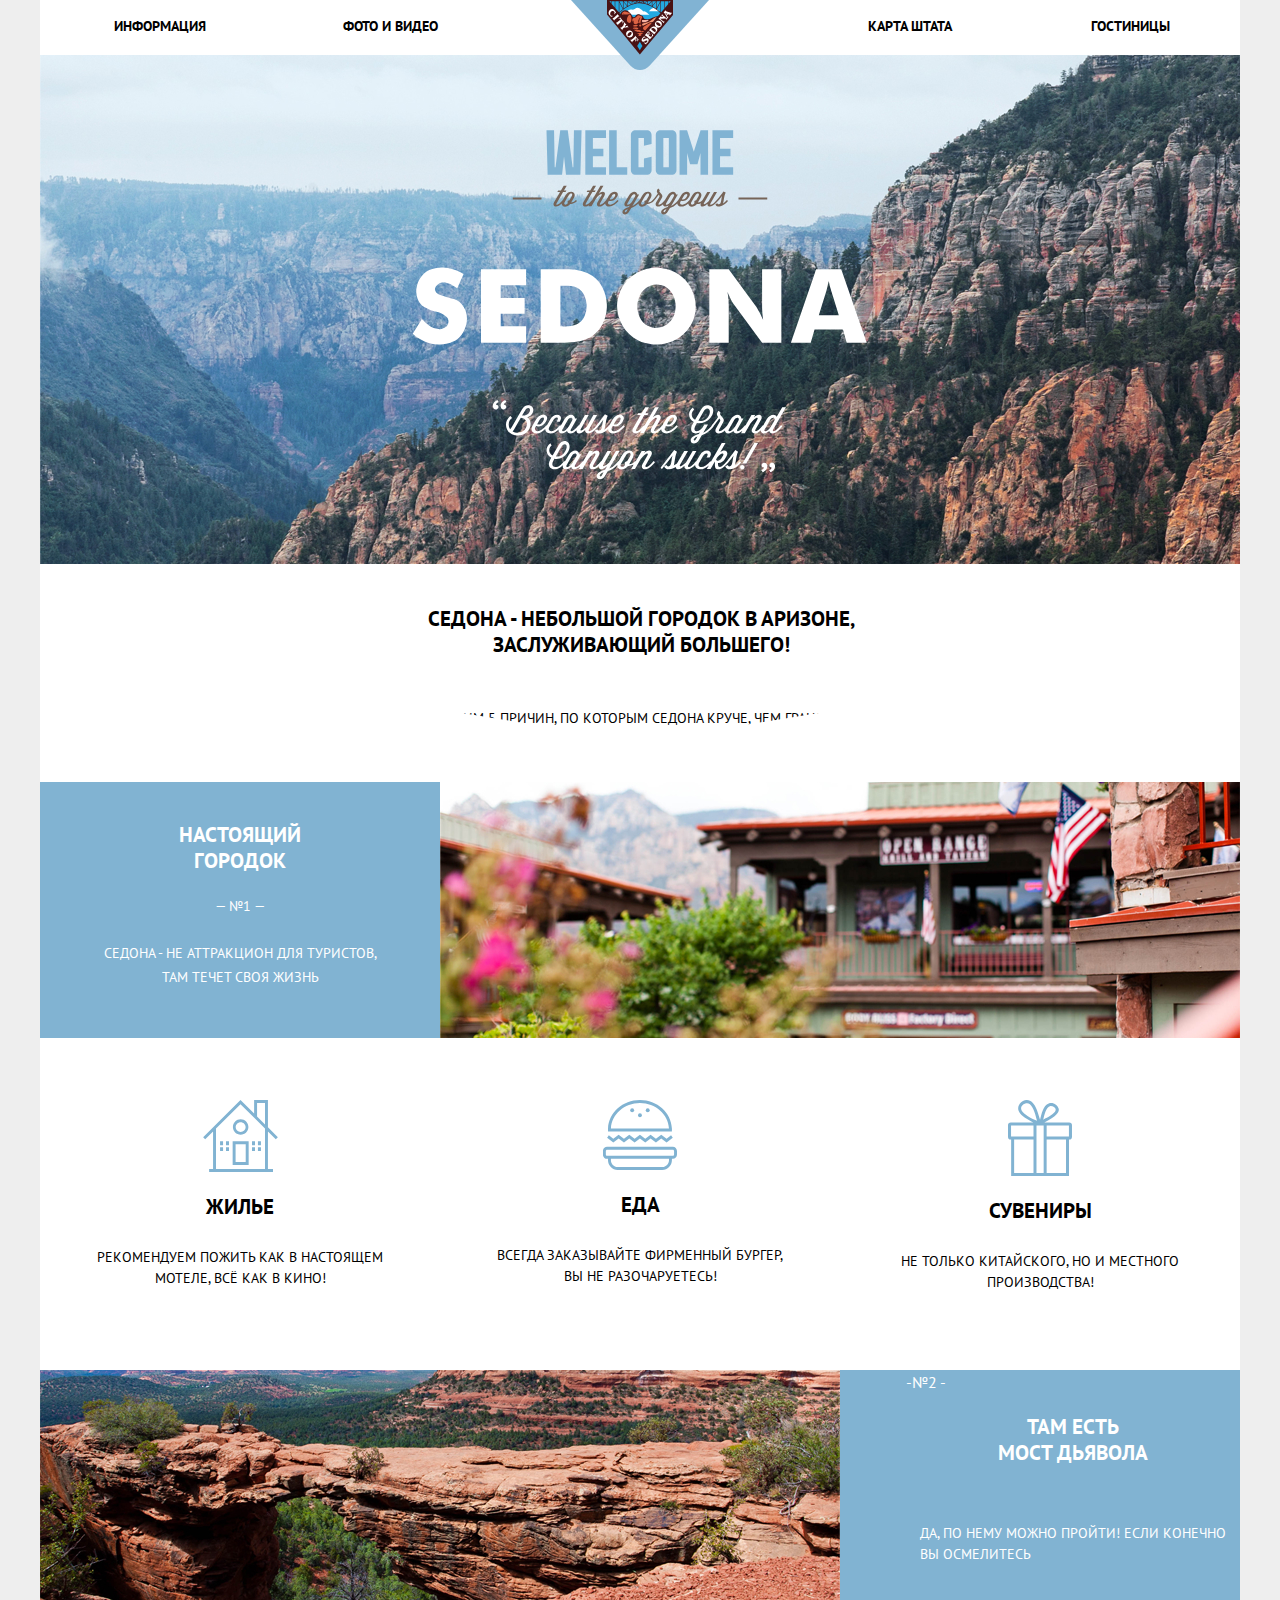
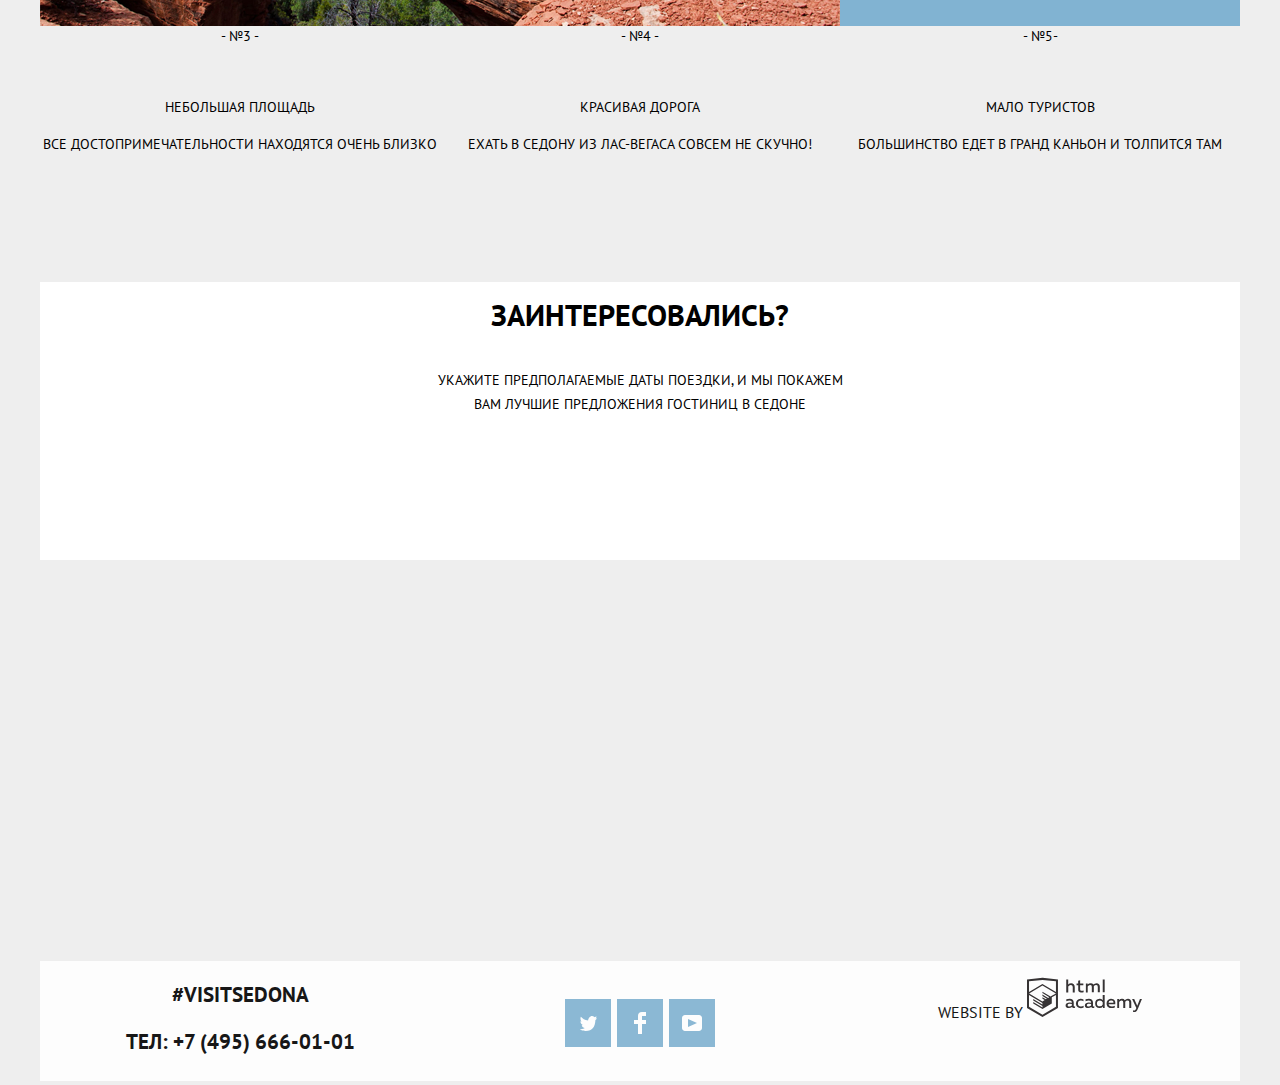
==== commit ffe3534c: "Update index.html" ====
--- a/index.html
+++ b/index.html
@@ -46,7 +46,7 @@
       </div>
     </section>
     <section class="main-body">
-      <svg  xmlns="http://www.w3.org/2000/svg" class="intro-mask" width="1200" height="59"
+      <svg  xmlns="http://www.w3.org/2000/svg" class="mask" width="1200" height="59"
         preserveAspectRatio="none" viewBox="0 0 1200 59">
         <path d="M0 57V0l250 24V0l350 57L950 0v24l250-24v57H0z" fill="#fff" /></svg>
       <p class="deserves-more">Седона - небольшой городок в Аризоне, заслуживающий большего!</p>
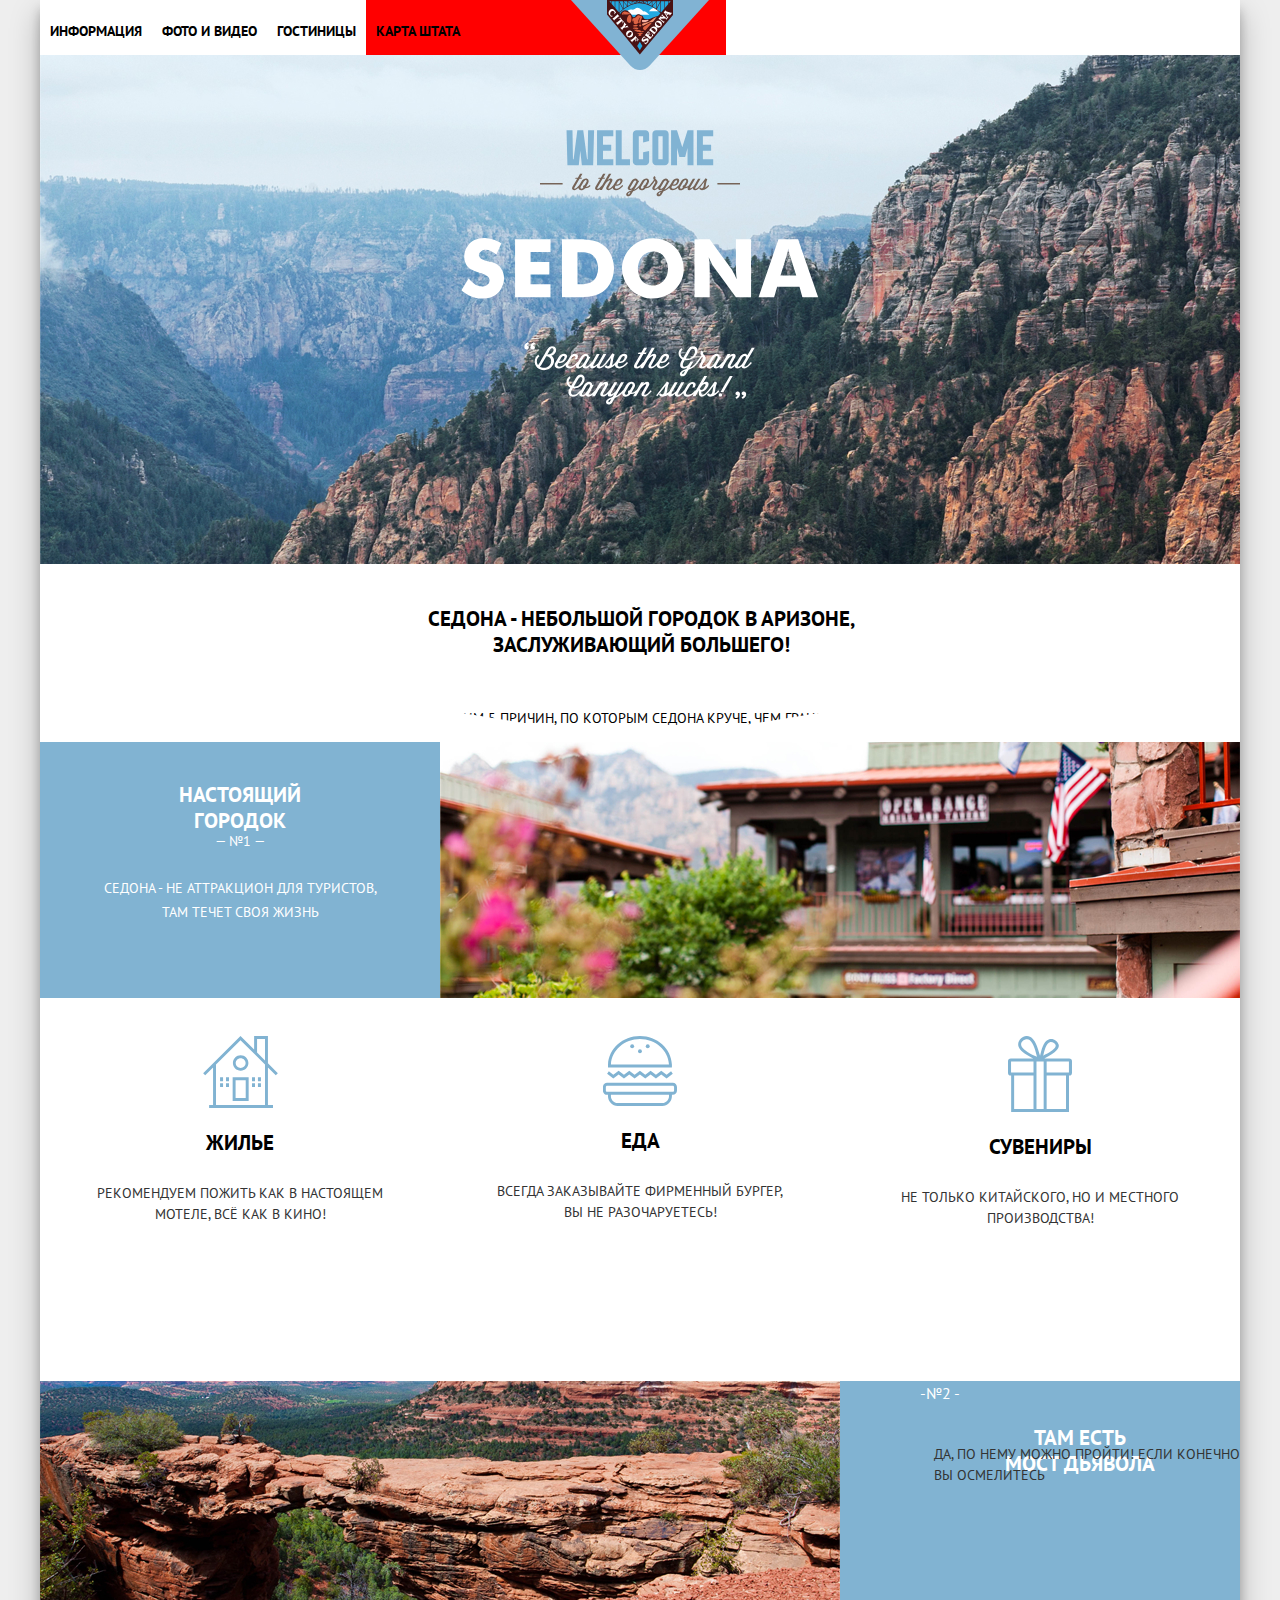
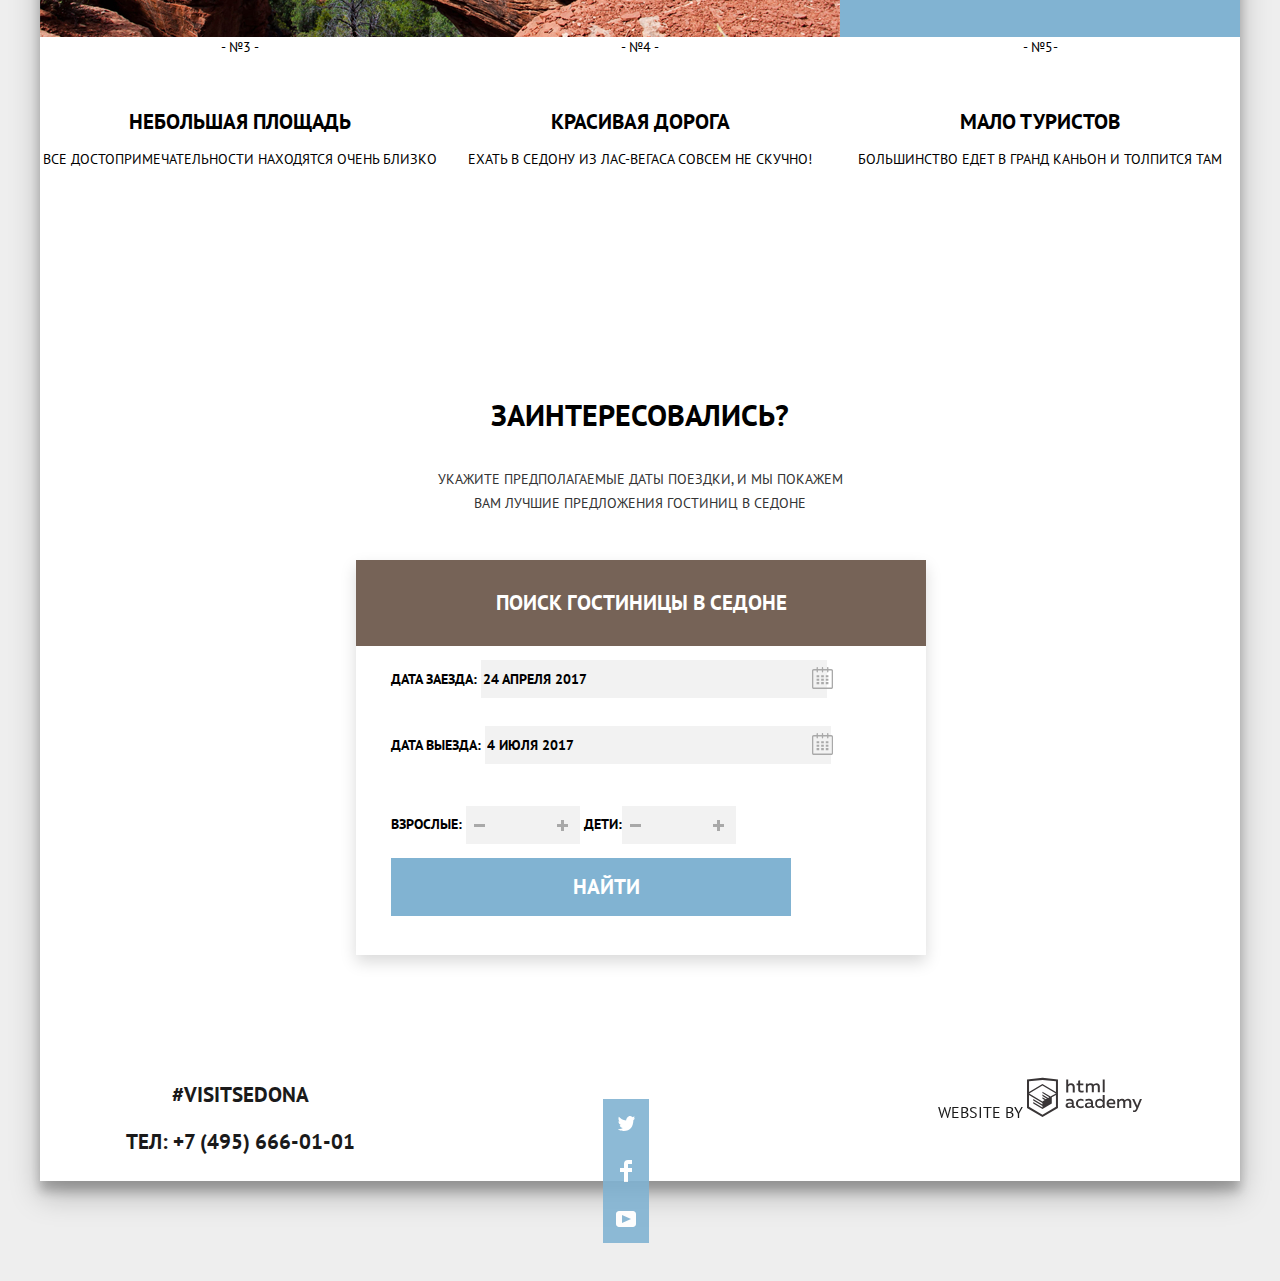
==== commit 226415fa: "правки" ====
--- a/index.html
+++ b/index.html
@@ -4,214 +4,201 @@
 <head>
   <meta charset="utf-8">
   <title>HTML Academy: Седона</title>
-  <link href="normalize.css" rel="stylesheet">
+  <link href="css/normalize.css" rel="stylesheet">
   <link href="css/style.css" rel="stylesheet">
-  <link href="https://fonts.googleapis.com/css2?family=PT+Sans&display=swap" rel="stylesheet">
+  <link href="https://fonts.googleapis.com/css2?family=PT+Sans:ital,wght@0,400;0,700;1,400;1,700&display=swap"
+    rel="stylesheet">
 </head>
 
 <body class="page-body">
-  <header>
-    <nav class="main-navigation"><a class="logo">
-        <img src="img/logo-sedona.svg" width="138" height="70" alt="Логотип Седоны">
-      </a>
-      <div class="main-navigation-wrapper"></div>
-      <ul class="site-navigation">
-        <div class="left">
-          <li><a href="#">Информация</a></li>
-          <li><a href="#">Фото и видео</a></li>
+  <div class="main-container">
+    <header>
+      <nav class="main-navigation"><a class="logo">
+          <img src="img/logo-sedona.svg" width="138" height="70" alt="Логотип Седоны">
+        </a>
+        <ul class="site-navigation">
+            <li><a href="#">Информация</a></li>
+            <li><a href="#">Фото и видео</a></li>
+            <li><a href="hotels.html">Гостиницы</a></li>
+            <li><a href="#">Карта Штата</a></li>
+        </ul>
+      </nav>
+    </header>
+    <main>
+      <section>
+        <h1 class="visually-hidden">Седона</h1>
+        <div class="background-image-sedona"><img src="img/intro-welcome.svg" alt="Добро пожаловать в Седону!"
+            height="350px" width="460px" class="welcome">
         </div>
-        <div class="right">
-          <li><a href="#">Гостиницы</a></li>
-          <li><a href="#">Карта Штата</a></li>
-
+        <svg xmlns="http://www.w3.org/2000/svg" class="mask" width="1200" height="59" preserveAspectRatio="none"
+          viewBox="0 0 1200 59">
+          <path d="M0 57V0l250 24V0l350 57L950 0v24l250-24v57H0z" fill="#fff" /></svg>
+      </section>
+      <section class="main-body">
+        <p class="deserves-more">Седона - небольшой городок в Аризоне, заслуживающий большего!</p>
+        <h2>Рассмотрим 5 причин, по которым Седона круче, чем Гранд Каньон!</h2>
+        <ul class="list-of-reasons">
+          <li>
+            <div class="first-reason-block">
+              <div class="reason-one">
+                <h2>Настоящий городок</h2>
+                <span>— №1 —</span>
+                <p>Седона - не аттракцион для туристов, там течет своя жизнь</p>
+              </div>
+              <img src="img/maincity.jpg" width="800" height="256" alt="Картинка пейзажа">
+            </div>
+            <div class="reasons">
+              <div class="little-reasons">
+                <svg xmlns="http://www.w3.org/2000/svg" width="75" height="72" viewBox="0 0 75 72">
+                  <g fill="#81B3D2">
+                    <path d="M29.656 65.033h16V41.21h-16v23.823zm2.937-20.899h10.125V62.11H32.593V44.134z" />
+                    <path
+                      d="M72.771 39.253l2.076-2.068-9.908-9.865V0H51.127v13.567L37.5 0 .152 37.185l2.077 2.068 7.832-7.795v37.618H6.124V72h63.875v-2.924H64.94V31.458l7.831 7.795zM62.002 69.076H12.999V28.534L37.5 4.149l24.502 24.385v40.542zm0-44.682l-7.938-7.902V2.924h7.938v21.47z" />
+                    <path
+                      d="M29.906 27.08c0 4.261 3.47 7.713 7.75 7.713 4.279 0 7.75-3.452 7.75-7.713 0-4.259-3.471-7.713-7.75-7.713-4.281 0-7.75 3.454-7.75 7.713zm7.75-4.945c2.744 0 4.969 2.214 4.969 4.945 0 2.732-2.225 4.948-4.969 4.948-2.746 0-4.97-2.216-4.97-4.948 0-2.731 2.225-4.945 4.97-4.945zM17.061 41.21h3v3.919h-3zM22.999 41.21h3v3.919h-3zM17.061 47.182h3v3.919h-3zM22.999 47.182h3v3.919h-3zM48.998 41.21h3v3.919h-3zM54.936 41.21h3v3.919h-3zM48.998 47.182h3v3.919h-3zM54.936 47.182h3v3.919h-3z" />
+                  </g>
+                </svg>
+                <h2>Жилье</h2>
+                <p>Рекомендуем пожить как в настоящем мотеле, всё как в кино!</p>
+              </div>
+              <div class="little-reasons">
+                <svg xmlns="http://www.w3.org/2000/svg" width="74" height="70" viewBox="0 0 74 70">
+                  <g fill="#81B3D2">
+                    <path
+                      d="M69.854 46.71H4.051c-2.274 0-4.135 1.94-4.135 4.313v3.504c0 2.372 1.861 4.313 4.135 4.313h.93v1.053c0 5.536 4.341 10.065 9.648 10.065h44.646c5.306 0 9.648-4.529 9.648-10.065V58.84h.93c2.274 0 4.135-1.941 4.135-4.313v-3.504c0-2.373-1.86-4.313-4.134-4.313zm-3.848 13.184c0 3.871-3.019 7.021-6.73 7.021H14.629c-3.711 0-6.731-3.15-6.731-7.021v-1.053h58.107v1.053zm5.065-5.367c0 .688-.558 1.271-1.218 1.271H4.051c-.66 0-1.217-.582-1.217-1.271v-3.504c0-.688.558-1.271 1.217-1.271h65.802c.66 0 1.218.582 1.218 1.271v3.504zM15.634 38.406l5.323 4.059 5.326-4.059 5.328 4.059 5.328-4.059 5.328 4.059 5.329-4.059 5.327 4.059 5.33-4.06 5.336 4.059 6.194-4.712-1.72-2.459-4.474 3.403-5.336-4.057-5.33 4.056-5.327-4.057-5.329 4.057-5.328-4.057-5.328 4.057-5.328-4.057-5.325 4.057-5.323-4.057-5.327 4.057-4.467-3.401-1.721 2.457 6.188 4.714zM7.978 31.544H68.855c.041-.619.069-1.241.069-1.87 0-.394-.016-.783-.032-1.173C68.227 12.657 54.186 0 36.952 0 19.719 0 5.677 12.657 5.013 28.501c-.017.39-.032.78-.032 1.173 0 .629.028 1.251.07 1.87h2.927zM36.952 3.043c15.591 0 28.35 11.316 29.021 25.458H7.931c.673-14.142 13.43-25.458 29.021-25.458z" />
+                    <ellipse cx="36.952" cy="15.26" rx="1.945" ry="2.03" />
+                    <ellipse cx="29.172" cy="10.23" rx="1.946" ry="2.03" />
+                    <ellipse cx="44.732" cy="10.23" rx="1.946" ry="2.03" />
+                  </g>
+                </svg>
+                <h2>Еда</h2>
+                <p>Всегда заказывайте фирменный бургер,
+                  вы не разочаруетесь!</p>
+              </div>
+              <div class="little-reasons">
+                <svg class="souvenirs" xmlns="http://www.w3.org/2000/svg" width="64" height="76" viewBox="0 0 64 76">
+                  <path fill-rule="evenodd" clip-rule="evenodd" fill="#81B3D2"
+                    d="M61.097 22.501H36.312C50.125 15.602 51.229 11.25 50.72 8.816c-1.162-3.963-5.692-7.023-10.002-5.407-5.569 2.089-7.137 10.388-8.644 16.387-1.924-6.07-3.784-13.814-8.136-17.737C22.677.921 20.843-.205 18.175.031c-4.026.356-9.802 5.382-7.458 10.981 2.251 5.378 9.687 8.777 14.578 11.489H2.879A2.882 2.882 0 0 0 0 25.37v11.322a2.882 2.882 0 0 0 2.879 2.869h.274V76h57.841V39.561h.103a2.882 2.882 0 0 0 2.88-2.869V25.37a2.882 2.882 0 0 0-2.88-2.869zM42.413 5.944c2.103-.31 4.982 1.299 5.255 3.209.393 2.756-3.4 5.255-5.086 6.421-2.523 1.744-4.928 2.643-7.287 4.055.884-3.69 2.549-13.011 7.118-13.685zm-22.882 9.968c-2.225-1.485-6.544-4.431-6.44-7.771.112-3.595 5.743-6.57 8.814-3.886 3.856 3.371 5.713 11.105 7.119 16.557-3.249-1.539-6.328-2.788-9.493-4.9zm5.972 57.114H6.136V39.561h19.368v33.465zm0-36.502H3.046V25.538h22.457v10.986zm10.157 0v36.503h-7.174V25.538h7.174v10.986zm22.351 36.502H38.644V39.561h19.367v33.465zm2.92-36.502H38.644V25.538h22.287v10.986z" />
+                </svg>
+                <h2>Сувениры</h2>
+                <p> Не только китайского, но и местного производства!</p>
+              </div>
+            </div>
+          </li>
+          <li class="second-block-reasons"><img src="img/bridge.jpg" alt="картинка моста" width="800" height="256">
+            <div><span>-№2 -</span>
+              <h2>Там есть мост дьявола</h2>
+              <p> Да, по нему можно пройти! Если конечно вы осмелитесь</p>
+            </div>
+          </li>
+          <div class="reasons">
+            <li>
+              <span>- №3 -</span>
+              <h2>Небольшая площадь</h2>
+              <p>Все достопримечательности находятся очень близко</p>
+            </li>
+            <li>
+              <span>- №4 -</span>
+              <h2>Красивая дорога</h2>
+              <p>Ехать в Седону из Лас-Вегаса совсем не скучно!</p>
+            </li>
+            <li>
+              <span>- №5-</span>
+              <h2>Мало туристов</h2>
+              <p>Большинство едет в Гранд Каньон и толпится там</p>
+            </li>
+          </div>
+        </ul>
+      </section>
+      <section class="interest-check">
+        <p class="question">Заинтересовались?</p>
+        <p class="to-do">Укажите предполагаемые даты поездки,
+          и мы покажем вам лучшие предложения гостиниц в Седоне</p>
+      </section>
+      <section class="bottom">
+        <h2 class="visually-hidden">Запись</h2>
+        <div class="appointment"><button class="search-button" type="button">Поиск гостиницы в Седоне</button>
+          <!---Форма записи-->
+          <form action="https://echo.htmlacademy.ru" method="post" class="booking-form">
+            <p class="text-appointment">
+              <label for="booking-starts">Дата заезда:</label>
+              <input id="booking-starts" name="booking-starts" type="text" placeholder="24 апреля 2017"><button
+                type="button" class="calendar"><svg class="calendar-svg" xmlns="http://www.w3.org/2000/svg" width="21"
+                  height="22" viewBox="0 0 21 22">
+                  <path
+                    d="M19.251 2.025h-2.845V.648c0-.381-.294-.689-.656-.689-.363 0-.656.308-.656.689v1.377h-3.938V.648c0-.381-.294-.689-.655-.689-.363 0-.657.308-.657.689v1.377H5.906V.648c0-.381-.294-.689-.656-.689-.363 0-.657.308-.657.689v1.377H1.75C.784 2.025 0 2.847 0 3.862v16.302C0 21.179.784 22 1.75 22h17.501c.966 0 1.749-.821 1.749-1.836V3.862c0-1.015-.783-1.837-1.749-1.837zm.437 18.139a.448.448 0 0 1-.437.459H1.75a.45.45 0 0 1-.438-.459V3.862a.45.45 0 0 1 .438-.459h2.844v1.378c0 .381.294.689.657.689.362 0 .656-.308.656-.689V3.403h3.938v1.378c0 .381.294.689.657.689.361 0 .655-.308.655-.689V3.403h3.938v1.378c0 .381.293.689.656.689.362 0 .656-.308.656-.689V3.403h2.845c.241 0 .437.206.437.459v16.302z" />
+                  <path
+                    d="M4.594 8.225h2.625v2.066H4.594zM4.594 11.668h2.625v2.067H4.594zM4.594 15.112h2.625v2.066H4.594zM9.188 15.112h2.625v2.066H9.188zM9.188 11.668h2.625v2.067H9.188zM9.188 8.225h2.625v2.066H9.188zM13.781 15.112h2.625v2.066h-2.625zM13.781 11.668h2.625v2.067h-2.625zM13.781 8.225h2.625v2.066h-2.625z" />
+                </svg></button>
+            </p>
+            <p class="text-appointment">
+              <label for="booking-ends">Дата выезда:</label>
+              <input id="booking-ends" name="booking-ends" type="text" placeholder="4 июля 2017"><button type="button"
+                class="calendar"><svg class="calendar-svg" xmlns="http://www.w3.org/2000/svg" width="21" height="22"
+                  viewBox="0 0 21 22">
+                  <path
+                    d="M19.251 2.025h-2.845V.648c0-.381-.294-.689-.656-.689-.363 0-.656.308-.656.689v1.377h-3.938V.648c0-.381-.294-.689-.655-.689-.363 0-.657.308-.657.689v1.377H5.906V.648c0-.381-.294-.689-.656-.689-.363 0-.657.308-.657.689v1.377H1.75C.784 2.025 0 2.847 0 3.862v16.302C0 21.179.784 22 1.75 22h17.501c.966 0 1.749-.821 1.749-1.836V3.862c0-1.015-.783-1.837-1.749-1.837zm.437 18.139a.448.448 0 0 1-.437.459H1.75a.45.45 0 0 1-.438-.459V3.862a.45.45 0 0 1 .438-.459h2.844v1.378c0 .381.294.689.657.689.362 0 .656-.308.656-.689V3.403h3.938v1.378c0 .381.294.689.657.689.361 0 .655-.308.655-.689V3.403h3.938v1.378c0 .381.293.689.656.689.362 0 .656-.308.656-.689V3.403h2.845c.241 0 .437.206.437.459v16.302z" />
+                  <path
+                    d="M4.594 8.225h2.625v2.066H4.594zM4.594 11.668h2.625v2.067H4.594zM4.594 15.112h2.625v2.066H4.594zM9.188 15.112h2.625v2.066H9.188zM9.188 11.668h2.625v2.067H9.188zM9.188 8.225h2.625v2.066H9.188zM13.781 15.112h2.625v2.066h-2.625zM13.781 11.668h2.625v2.067h-2.625zM13.781 8.225h2.625v2.066h-2.625z" />
+                </svg></button>
+            </p>
+            <!---Форма с прибавлением по плюс-минус-->
+            <p class="text-appointment"><label class="adults">Взрослые:</label> <button type="button" class="minus"
+                aria-label="Минус"></button><input name="adults" type="number" step="1" class="quantity"><button
+                type="button" class="plus" aria-label="Плюс"></button> <label class="children">Дети:</label><button
+                type="button" class="minus" aria-label="Минус"></button><input name="children" type="number" step="1"
+                class="quantity"><button type="button" class="plus" aria-label="Плюс"></button>
+            </p>
+            <button type="submit" class="find">Найти</button>
+          </form>
         </div>
-      </ul>
-    </nav>
-  </header>
-  <main>
-    <section class="intro">
-      <h1 class="visually-hidden">Седона</h1>
-      <div class="background-image-sedona"><svg class="welcome" viewBox="0 0 458 352"
-          xmlns="http://www.w3.org/2000/svg">
-          <path
-            d="M152.31 56.094l-2.845 4.875h-2.73l-.87 1.435h2.757l-6.068 10.383c-1.278 2.209-.377 4.247 2.061 4.247 1.754 0 3.691-1.304 5.557-3.073-.006 3.802 5.341 4.545 8.61.461h.666c1.8 0 4.644-1.09 6.184-2.896-.2-.404-.722-.861-1.128-1.033l-.205.228c-1.364 1.463-3.047 2.178-4.558 2.207l2.845-4.846c1.828-3.127.145-6.08-2.701-6.08-2.322 0-4.12.916-5.862 3.9l-1.48 2.553-1.237 2.09-.156.176c-2.176 2.496-4.298 4.475-5.633 4.475-.667 0-1.045-.46-.348-1.635l6.476-11.158h2.465l.872-1.436h-2.499l2.846-4.873zm7.531 7.836c.984.09 1.45 1.295.422 3.037l-2.204 3.727h-.145c-.987 0-1.77.804-1.77 1.779 0 .371.116.716.291 1.004l-.03.056c-1.422 2.41-4.879 1.951-3.079-1.146l2.294-3.928 1.451-2.437c.927-1.556 2.005-2.162 2.77-2.092zm21.933-7.84l-2.845 4.877H176.2l-.87 1.434h2.757l-6.069 10.383c-1.277 2.208-.376 4.246 2.062 4.246 1.223 0 2.538-.637 3.853-1.621l-.778 1.334h3.046l4.588-7.887c4.644-5.767 6.706-5.02 5.399-2.81l-3.92 6.74c-1.278 2.21-.377 4.248 2.061 4.248 1.796 0 3.788-1.37 5.693-3.205.146 1.857 1.667 3.205 4.09 3.205 3.423 0 6.82-2.64 9.316-5.508-.197-.403-.719-.861-1.126-1.033l-.203.226c-2.178 2.497-4.964 4.475-7.082 4.475-1.86 0-2.964-1.146-1.57-3.555l.29-.52c1.946.805 5.604.431 7.868-3.44l.437-.747c1.625-2.753.058-4.818-2.41-4.818-2.439 0-4.383 1.263-5.66 3.441l-2.93 4.965-.176.2c-2.177 2.494-4.295 4.472-5.631 4.472-.666 0-1.046-.46-.35-1.635l4.355-7.543c1.306-2.265.06-3.9-1.624-3.9-1.307 0-2.702.717-4.21 2.265l4.818-8.289h-3.019l-8.423 14.438-.17.19c-2.176 2.496-4.297 4.474-5.633 4.474-.667 0-1.044-.46-.346-1.635l6.472-11.158h2.467l.872-1.433h-2.496l2.845-4.875zm21.312 8.242c.969-.057 1.501.86.489 2.604l-.437.746c-1.45 2.438-3.397 2.38-4.53 1.978l1.946-3.357c.763-1.292 1.78-1.926 2.532-1.97zm44.318-5.463c-1.714 1.52-1.858 3.214-.783 4.59l.262.344c-1.335 1.865-3.135 4.387-5.11 6.684l.002.003-.203.229c-1.365 1.461-3.046 2.18-4.558 2.209l2.843-4.848c1.83-3.126.147-6.08-2.7-6.08-2.32 0-4.12.918-5.86 3.9l-1.484 2.553-1.238 2.092-.154.176c-2.497 2.84-4.643 4.671-7.025 5.676l6.763-11.414h-1.77c0-1.234-1.276-2.87-3.164-2.87-1.624 0-3.89 1.265-5.168 3.444l-4.238 7.227c-1.278 2.208-.378 4.246 2.06 4.246.843 0 1.86-.374 2.877-1.004l-.843 1.404c-4.064 1.233-6.62 2.868-6.62 5.106 0 2.869 4.442 3.471 6.62-.2l2.292-3.93c2.416-.743 4.783-2.147 7.24-4.464-.021 3.817 5.337 4.567 8.61.476h.668c1.8 0 4.645-1.089 6.184-2.896 1.449-1.664 2.58-3.155 4.99-6.395l.405.489c.377.487.525 1.09.175 1.691l-3.193 5.479c-1.28 2.21-.379 4.246 2.061 4.246 1.53 0 3.204-.995 4.842-2.422-.05 1.386.887 2.422 2.619 2.422.84 0 1.857-.373 2.874-1.004l-.842 1.402c-4.065 1.233-6.616 2.868-6.616 5.106 0 2.869 4.44 3.47 6.616-.2l2.292-3.93c2.46-.758 4.87-2.206 7.377-4.599.136 1.868 1.658 3.225 4.09 3.225 2.458 0 4.899-1.363 7.004-3.19-.117 3.905 5.31 4.703 8.612.578h.668c.945 0 2.175-.308 3.357-.853-.813 2.073-.066 3.465 1.661 3.465 1.656 0 3.513-1.492 4.964-2.868-.29 1.605.667 2.868 2.584 2.868 2.496 0 5.37-2.637 7.868-5.506l-.002-.002c1.712-1.952 3.223-4.043 4.298-5.448-1.19 3.096-.555 8.66-3.426 8.66-1.016 0-1.42-1.09-1.42-1.09l-1.89.975s.551 2.412 3.31 2.412c.29 0 .552-.03.84-.06.03 0 .061-.027.091-.027 3.076-.4 6.124-2.81 8.388-5.42-.173-.459-.696-.918-1.13-1.034l-.203.229a18.852 18.852 0 0 1-3.63 3.24c.957-2.84.755-7.2 2.614-11.014l-2.264-1.205c-1.25 1.693-3.977 5.593-6.706 8.748v.002l-.203.229c-2.176 2.496-4.295 4.472-5.631 4.472-.667 0-1.045-.459-.347-1.634l6.444-11.158h-3.02l-5.37 9.265c-2.293 2.064-4.062 3.212-4.644 2.953-.754-.314 0-1.433.378-2.064l5.893-10.152h-3.02l-4.734 8.092-.199.226c-1.364 1.463-3.047 2.18-4.558 2.21l2.845-4.849c1.828-3.127.15-6.08-2.699-6.08-2.323 0-4.123.918-5.864 3.903l-1.482 2.55-1.237 2.09-.155.178c-2.176 2.496-4.964 4.473-7.083 4.473-1.858 0-2.96-1.146-1.567-3.555l.29-.518c1.944.804 5.604.43 7.867-3.443l.438-.746c1.623-2.754.058-4.819-2.41-4.819-2.44 0-4.387 1.265-5.663 3.444l-2.926 4.965-.175.197c-2.499 2.84-4.645 4.673-7.028 5.678l6.764-11.416h-1.772c0-1.234-1.277-2.868-3.164-2.868-1.625 0-3.889 1.263-5.167 3.442l-2.896 4.937-.008-.004-.203.23c-2.176 2.495-4.298 4.474-5.634 4.474-.667 0-1.042-.46-.346-1.635l3.018-5.22c1.045-1.807.551-2.87-.437-4.046l-1.683-2.01c-.435-.545-.435-1.146.175-1.72zm-10.294 5.06c.984.09 1.451 1.296.424 3.038l-2.204 3.727h-.147c-.986 0-1.77.804-1.77 1.779 0 .371.116.716.29 1.004l-.028.056c-1.422 2.41-4.878 1.951-3.078-1.146l2.292-3.928 1.453-2.437c.928-1.556 2.004-2.162 2.768-2.092zm50.158 0c.984.09 1.453 1.296.426 3.038l-2.206 3.727h-.147c-.986 0-1.768.804-1.768 1.779 0 .371.116.716.289 1.004l-.03.056c-1.421 2.41-4.875 1.951-3.075-1.146l2.292-3.928 1.451-2.437c.927-1.556 2.003-2.162 2.768-2.092zm-11.7.405c.968-.057 1.497.859.485 2.602l-.435.746c-1.451 2.438-3.397 2.38-4.53 1.978l1.948-3.355c.762-1.292 1.78-1.926 2.532-1.97zm-52.403.201c1.023-.006 1.678.884.845 2.4l-2.292 3.96c-1.83 2.897-3.66 4.3-4.938 4.3-.667 0-1.045-.459-.349-1.634l4.212-7.256c.71-1.217 1.727-1.765 2.522-1.77zm38.923 0c1.023-.006 1.678.884.845 2.4l-2.292 3.96c-1.828 2.897-3.66 4.3-4.936 4.3-.667 0-1.043-.459-.349-1.634l4.21-7.256c.71-1.217 1.727-1.765 2.522-1.77zM216.75 79.443l-1.364 2.407c-.638 1.118-1.654.947-1.654.144 0-.774.727-1.662 3.018-2.55zm38.925 0l-1.362 2.407c-.64 1.118-1.656.947-1.656.144 0-.774.726-1.662 3.018-2.55zm-154.65-11.612h28.922v1.95h-28.922zm227.03 0h28.922v1.95h-28.922z"
-            fill="#766458" />
-          <path
-            d="M322.7 37.364V45.1h-20.816V.353H322.7v7.671h-13.201v10.803h10.535v7.67h-10.535v10.867zM289.908.354h7.551v44.747h-7.616v-21.99l-3.047 11.378h-7.425l-2.982-11.378v21.99h-7.617V.354h7.552l6.791 21.605zm-31.909 7.67h-5.523v29.34H258zm2.982-7.67c2.54 0 4.698 2.109 4.698 4.731V40.37c0 2.557-2.158 4.73-4.698 4.73h-11.424c-2.6 0-4.696-2.173-4.696-4.73V5.085c0-2.621 2.096-4.73 4.696-4.73zm-28.01 28.252l7.678-1.79v13.552c0 2.557-2.157 4.73-4.696 4.73h-11.425c-2.6 0-4.695-2.173-4.695-4.73V5.084c0-2.622 2.095-4.73 4.695-4.73h11.423c2.54 0 4.697 2.108 4.697 4.73v9.077l-7.678 1.79V8.023h-5.522v29.34h5.522zm-16.801 8.758V45.1h-18.213V.353h7.616v37.01zm-21.346 0V45.1h-20.816V.353h20.816v7.67h-13.2v10.804h10.535v7.67h-10.535v10.866zM162.564.354h7.677L169.037 45.1h-14.47l-1.968-18.474-1.967 18.474h-14.533L134.957.354h7.616l.635 37.01h.824l4.76-37.01h7.552l4.888 37.01h.762z"
-            fill="#81b3d3" />
-          <path
-            d="M380.74 213.95l25.432-73.974h25.2l25.664 73.974H436.83l-3.716-13.355h-28.568l-3.832 13.355zm35.652-52.142l-7.548 24.503h20.09l-7.549-24.503a200.681 200.681 0 0 1-1.161-3.6 85.695 85.695 0 0 1-.813-3.832c-.155-.465-.271-.89-.348-1.278-.078-.464-.155-.89-.233-1.277-.077.387-.193.813-.348 1.277-.077.387-.155.813-.232 1.278-.078.155-.116.31-.116.464 0 .078-.04.194-.117.349a42.821 42.821 0 0 1-.812 3.367 49.862 49.862 0 0 1-.813 3.252zm-117.68 52.142v-73.974h19.51l27.871 37.974a37.228 37.228 0 0 1 1.974 3.484 53.506 53.506 0 0 1 1.974 3.6l1.394 3.02c.464 1.006.929 1.973 1.393 2.902a23.097 23.097 0 0 0-.348-2.438c-.077-.774-.155-1.587-.232-2.439a91.7 91.7 0 0 1-.349-4.761 99.816 99.816 0 0 1-.116-4.994v-36.348h19.393v73.974h-19.393l-28.103-38.206c-.774-.929-1.51-2.013-2.206-3.251a65.83 65.83 0 0 1-1.974-4.065 103.301 103.301 0 0 0-1.394-2.903 50.987 50.987 0 0 0-1.161-2.787c.387 2.4.697 4.839.929 7.316s.342 4.955.348 7.432v36.464zm-88.009-54.984c3.561-6.58 8.516-11.613 14.864-15.097s12.968-5.226 19.858-5.226c.929 0 1.858.039 2.787.116 1.007.078 1.974.155 2.903.233a41.113 41.113 0 0 1 8.478 2.09 39.444 39.444 0 0 1 8.129 3.948c5.497 3.562 9.755 8.323 12.774 14.284 3.019 5.884 4.529 12.04 4.529 18.464 0 .774-.039 1.587-.116 2.439 0 .774-.078 1.548-.233 2.323a27.068 27.068 0 0 1-.929 4.877 36.028 36.028 0 0 1-1.51 4.645c-3.251 7.51-8.322 13.355-15.212 17.535-6.89 4.103-14.13 6.155-21.716 6.155a11.48 11.48 0 0 1-1.626-.116h-1.51a46.946 46.946 0 0 1-7.897-1.394 37.927 37.927 0 0 1-7.432-2.903c-6.503-3.406-11.613-8.245-15.329-14.516-3.716-6.348-5.574-12.929-5.574-19.742 0-1.006.039-2.013.116-3.02.077-1.006.232-2.05.465-3.135a43.647 43.647 0 0 1 1.625-6.039 36.922 36.922 0 0 1 2.555-5.922zm52.839 26.593c.232-.774.426-1.587.58-2.439.233-.851.388-1.703.465-2.555.078-.541.116-1.083.116-1.625.078-.542.116-1.046.116-1.51a8.46 8.46 0 0 0-.116-1.394v-1.393c-.387-3.33-1.393-6.542-3.02-9.639-1.625-3.097-3.87-5.497-6.735-7.2-.774-.387-1.548-.735-2.322-1.045s-1.549-.58-2.323-.813a24.028 24.028 0 0 0-2.322-.348 11.816 11.816 0 0 0-2.323-.233c-3.948 0-7.587 1.24-10.916 3.717-3.329 2.477-5.652 5.767-6.968 9.87l-.232.465v.464a18.358 18.358 0 0 0-.58 2.207c-.155.697-.31 1.432-.465 2.206l-.232 1.626v2.439c0 .232.038.503.116.813.232 4.103 1.47 8.013 3.716 11.729 2.322 3.638 5.497 6.038 9.522 7.2l1.394.464c.464.078.968.155 1.51.232l1.393.233h1.394c4.103 0 7.78-1.2 11.032-3.6 3.329-2.478 5.729-5.768 7.2-9.871zm-82.156 21.423c-3.639 2.477-7.587 4.18-11.845 5.11s-8.555 1.51-12.89 1.742a59.574 59.574 0 0 1-3.716.116h-23.806v-73.974h25.084c1.239 0 2.439.038 3.6.116 4.18.232 8.284.813 12.31 1.742a30.348 30.348 0 0 1 11.264 5.11c4.335 3.019 7.703 7.006 10.103 11.96 2.4 4.955 3.755 10.064 4.064 15.33.078.464.117.928.117 1.393v2.903c-.233 5.497-1.549 10.8-3.949 15.91s-5.845 9.29-10.335 12.542zm-32.4-9.639c.232 0 .465.039.697.116h.813c.31 0 .58.04.813.117h3.135c.852-.078 1.665-.155 2.439-.233a30.62 30.62 0 0 0 5.922-1.045c1.936-.542 3.678-1.355 5.226-2.439 2.478-1.78 4.297-4.18 5.458-7.2a25.722 25.722 0 0 0 1.858-9.638v-.93c0-.309-.038-.619-.116-.928a23.144 23.144 0 0 0-2.09-8.478c-1.239-2.787-2.942-4.993-5.11-6.62a13.34 13.34 0 0 0-5.458-2.67 30.682 30.682 0 0 0-6.039-.813h-7.548zm-79.91 16.606v-73.974h45.406v16.142H88.934v12.89h24.039v15.794H88.934v12.542h25.548v16.606zM9.673 190.115c.077.078.116.155.116.233.078 0 .155.038.232.116 2.09 2.322 4.452 4.49 7.084 6.503 2.632 1.935 5.652 2.98 9.058 3.135.078 0 .155.04.232.117h.349c.077 0 .155.038.232.116h1.277c.388-.078.736-.155 1.046-.233a9.692 9.692 0 0 0 3.484-1.393c1.16-.697 2.051-1.549 2.67-2.555l.233-.465.232-.464c.155-.542.271-1.045.349-1.51.077-.464.116-.89.116-1.277 0-2.09-.93-3.832-2.787-5.226a19.948 19.948 0 0 0-5.807-3.368 16.805 16.805 0 0 0-2.439-.696 31.442 31.442 0 0 0-2.206-.581h-.232c-.078-.077-.155-.116-.232-.116a37.998 37.998 0 0 1-10.684-4.413c-3.33-2.09-5.613-5.071-6.852-8.942a100.03 100.03 0 0 1-.697-2.439 27.873 27.873 0 0 1-.348-2.67 3.412 3.412 0 0 1-.116-.814v-2.787c.077-.619.193-1.238.348-1.858a25.49 25.49 0 0 1 1.161-4.645c.542-1.548 1.239-2.942 2.09-4.18 2.478-4.104 5.652-7.046 9.523-8.826 3.949-1.781 8.052-2.671 12.31-2.671 1.007 0 2.013.077 3.02.232a46.31 46.31 0 0 1 3.251.348 39.742 39.742 0 0 1 8.245 2.323c2.787 1.084 5.342 2.361 7.665 3.832l-6.387 14.284a44.641 44.641 0 0 0-6.62-4.064c-2.322-1.162-4.838-1.742-7.548-1.742h-.93c-1.78.232-3.444 1.045-4.993 2.438-1.548 1.316-2.322 2.749-2.322 4.297v.697c.077.232.193.464.348.697.155.542.426 1.045.813 1.51.387.464.813.89 1.277 1.277.852.697 2.09 1.355 3.717 1.974 1.625.542 3.329 1.084 5.11 1.626 1.47.387 2.902.774 4.296 1.161 1.394.31 2.555.62 3.484.93 4.335 1.548 7.587 4.141 9.755 7.78 2.167 3.561 3.29 7.355 3.367 11.38v.581c0 .465-.038.93-.116 1.394v1.277c-.464 4.026-1.78 7.858-3.948 11.497-2.09 3.639-4.916 6.426-8.477 8.362a37.058 37.058 0 0 1-4.065 1.625 82.48 82.48 0 0 1-4.18 1.046 26.86 26.86 0 0 1-3.484.464 25.487 25.487 0 0 1-3.368.232h-1.278c-4.645-.154-9.212-1.161-13.703-3.02-4.49-1.935-8.477-4.49-11.96-7.664zm341.58 147.12c0-.294.057-.586.17-.877.112-.293.28-.556.503-.792a2.59 2.59 0 0 1 .827-.572c.325-.146.69-.22 1.095-.22.45 0 .882.084 1.298.252.414.17.77.41 1.061.727.247.292.437.64.572 1.044.136.404.202.83.202 1.281 0 .85-.151 1.639-.455 2.358a5.98 5.98 0 0 1-1.296 1.92 5.745 5.745 0 0 1-.843.691 9.289 9.289 0 0 1-.893.54c-.28.144-.52.264-.726.352a8.345 8.345 0 0 0-.37.17l-1.35-1.99c.25-.09.524-.207.828-.352.303-.146.59-.326.857-.539a2.93 2.93 0 0 0 .676-.76c.18-.292.28-.629.304-1.01-.65 0-1.225-.19-1.72-.574-.493-.38-.74-.931-.74-1.649m7.837 0c0-.293.057-.586.167-.877.113-.293.282-.556.506-.792.227-.235.5-.428.825-.572.327-.145.69-.22 1.096-.22.45 0 .883.084 1.297.252.417.17.77.41 1.061.727.25.292.44.64.574 1.044.134.405.202.831.202 1.281a6 6 0 0 1-.455 2.358 6.013 6.013 0 0 1-1.298 1.92 5.66 5.66 0 0 1-.845.691 8.11 8.11 0 0 1-.893.54c-.28.145-.52.264-.725.352a9.727 9.727 0 0 0-.37.17l-1.348-1.99c.247-.089.52-.207.825-.352.304-.146.59-.326.86-.539.268-.214.494-.467.673-.76.181-.292.282-.628.304-1.01a2.72 2.72 0 0 1-1.719-.574c-.49-.38-.737-.931-.737-1.648M94.53 278.519c0 .291-.057.584-.17.875a2.38 2.38 0 0 1-.503.793 2.642 2.642 0 0 1-1.923.792 3.42 3.42 0 0 1-1.297-.252 2.924 2.924 0 0 1-1.06-.725 3.122 3.122 0 0 1-.573-1.045 4.03 4.03 0 0 1-.202-1.28c0-.852.152-1.64.455-2.36a5.996 5.996 0 0 1 1.297-1.92 5.51 5.51 0 0 1 .844-.69 8.79 8.79 0 0 1 .893-.54c.28-.144.522-.263.725-.352.203-.087.326-.145.37-.167l1.348 1.988a9.538 9.538 0 0 0-.825.352c-.303.146-.59.325-.86.539-.27.213-.493.466-.673.758-.18.292-.28.63-.303 1.013.65 0 1.224.19 1.718.572.492.381.74.93.74 1.649m-7.837 0a2.456 2.456 0 0 1-.673 1.67 2.602 2.602 0 0 1-.826.571c-.326.146-.692.22-1.096.22a3.41 3.41 0 0 1-1.298-.252 2.935 2.935 0 0 1-1.06-.726 3.09 3.09 0 0 1-.573-1.045 4.001 4.001 0 0 1-.202-1.28c0-.852.15-1.64.455-2.36a5.98 5.98 0 0 1 1.297-1.92c.247-.248.527-.477.843-.691.314-.212.612-.393.893-.54.28-.144.52-.262.724-.35.202-.091.327-.147.372-.17l1.347 1.988c-.248.09-.522.208-.826.353-.303.147-.59.326-.857.538a2.95 2.95 0 0 0-.676.759c-.179.292-.28.63-.302 1.012.65 0 1.224.19 1.718.573.493.382.74.93.74 1.65m245.35 56.874h3.815l11.842-20.636h-3.776zm-.18 1.488c-1.236 0-2.182.98-2.182 2.218s.946 2.18 2.181 2.18c1.232 0 2.217-.944 2.217-2.18s-.985-2.218-2.217-2.218m-26.352-5.527l1.09-1.888c4.36-6.068 7.339-4.397 5.994-2.107l-1.815 3.124c-1.13 1.962-4.434 3.342-5.269.871m25.092 2.98c-.218-.58-.872-1.163-1.417-1.307l-.255.292a23.583 23.583 0 0 1-4.542 4.104c1.198-3.596.943-9.118 3.268-13.95l-2.835-1.527c-1.56 2.143-4.976 7.084-8.392 11.081.006.01.016.018.021.025-.014-.006-.03-.02-.045-.025l-.253.292c-2.727 3.16-5.377 5.666-7.05 5.666-.834 0-1.634-.836-1.634-2.543v-1.562c2.652.327 5.45-1.418 7.23-4.504l1.016-1.743c3.522-6.03-2.217-8.03-6.068-4.504l5.375-9.337h-3.779l-10.775 18.695a2.991 2.991 0 0 0-.689-.457l-.256.292c-2.723 3.16-6.211 5.666-8.863 5.666-2.325 0-3.705-1.453-1.961-4.504l3.884-6.757c2.18-3.742 6.032-3.124 3.778.8l-.544.944h3.09l.545-.944c2.034-3.488.071-6.104-3.015-6.104-3.051 0-5.487 1.6-7.085 4.36l-3.718 6.38c-.078-.046-.16-.1-.233-.132l-.255.292c-2.724 3.16-5.375 5.666-7.047 5.666-.836 0-1.306-.58-.436-2.07l8.066-14.133h-3.78l-6.719 11.734c-2.873 2.615-5.085 4.068-5.814 3.742-.944-.399 0-1.816.473-2.615l7.374-12.861h-3.778l-7.338 12.695c-.816.743-2.402 1.407-3.19 1.944 1.199-3.596.944-9.118 3.269-13.95l-2.832-1.527c-1.563 2.143-10.283 13.698-13.698 17.693.325.472.872.945 1.416 1.308 2.143-2.47 9.338-11.734 10.682-13.514-1.49 3.923-.69 10.972-4.288 10.972-1.27 0-1.78-1.382-1.78-1.382l-2.361 1.236s.69 3.05 4.14 3.05c.365 0 .692-.036 1.056-.072.035 0 .071-.036.106-.036 1.92-.254 4.578-1.138 6.36-2.37-.012 1.537.916 2.478 2.5 2.478 2.068 0 4.395-1.889 6.21-3.632-.361 2.035.835 3.632 3.235 3.632 2.346 0 4.959-1.886 7.437-4.363.034 2.51 1.968 4.363 5.126 4.363 3.066 0 6.114-1.713 8.741-4.016l-2.105 3.654h3.816l4.323-7.52v3.014c0 3.232.617 4.868 3.67 4.868 3.123 0 6.721-3.341 9.845-6.975-.006-.01-.018-.021-.02-.034.014.012.031.023.047.034 2.144-2.47 4.034-5.123 5.375-6.904-1.488 3.924-.688 10.973-4.287 10.973-1.27 0-1.78-1.382-1.78-1.382l-2.362 1.236s.691 3.05 4.142 3.05c.362 0 .688-.036 1.056-.072.034 0 .069-.035.105-.035 3.853-.512 7.668-3.562 10.501-6.87m-114.59-1.084h-.183c-1.235 0-2.216 1.017-2.216 2.255 0 .472.145.907.363 1.269l-.037.073c-1.779 3.05-6.103 2.47-3.85-1.454l2.87-4.977 1.816-3.088c2.653-4.505 6.285-2.725 3.997 1.2zm-25.43 14.131c-.8 1.417-2.072 1.2-2.072.184 0-.98.909-2.106 3.815-3.234zm-28.742-13.73c-2.288 3.595-4.541 5.303-6.103 5.303-.835 0-1.307-.58-.436-2.071l5.267-9.193c2.035-3.522 6.067-2.615 4.213.801zm-12.054-14.75c1.126-1.927 2.362-2.762 3.415-2.762 1.418 0 2.071.944 2.071 2.325 0 3.524-4.364 10.833-10.172 9.881h-.763zm92.777 14.094l-.254.292c-2.722 3.16-5.375 5.667-7.047 5.667-.836 0-1.307-.58-.436-2.072l5.45-9.553c1.636-2.87.07-4.941-2.035-4.941-1.636 0-3.341.871-5.231 2.833l1.417-2.469h-3.779l-6.088 10.533a2.769 2.769 0 0 0-.482-.29l-.255.292c-1.706 1.852-3.814 2.762-5.703 2.799l3.56-6.14c2.288-3.962.182-7.701-3.38-7.701-2.907 0-5.158 1.162-7.339 4.94l-1.852 3.233-1.62 2.77a2.49 2.49 0 0 0-.342-.19l-.254.291c-3.125 3.595-5.777 5.92-8.755 7.195l10.355-17.73h-3.779l-6.683 11.626c-2.907 2.687-5.16 4.176-5.886 3.85-.944-.398 0-1.816.472-2.616l7.375-12.86h-3.778l-6.028 10.43a2.484 2.484 0 0 0-.331-.187l-.254.292c-2.725 3.16-5.376 5.667-7.048 5.667-.835 0-1.307-.58-.436-2.072l5.449-9.553c1.635-2.87.073-4.942-2.034-4.942-1.635 0-3.343.872-5.231 2.834l1.417-2.469h-3.78l-6.038 10.445a2.63 2.63 0 0 0-.359-.202l-.254.292c-2.723 3.16-5.375 5.667-7.048 5.667-.835 0-1.307-.58-.436-2.072l6.104-10.68h-2.143c.145-1.598-1.49-3.814-3.961-3.814-2.033 0-4.869 1.597-6.465 4.36l-3.903 6.736c-.26-.233-.557-.415-.828-.488l-.254.292c-2.725 3.16-4.817 5.667-8.56 5.667-2.579 0-4.14-2.579-1.89-6.431l1.055-1.852c.69.107 1.381.184 2.142.184 4.033 0 8.611-2.072 11.59-7.267 1.053-1.853 1.526-3.596 1.526-5.086 0-3.415-2.217-5.63-5.013-5.63-2.071 0-4.542 1.454-6.248 4.432l-5.886 10.137c-2.216-1.163-3.38-3.27-3.38-5.378 0-1.743.8-3.487 2.434-4.757l-1.235-2.218c-2.69 1.928-3.887 4.504-3.887 7.05 0 3.013 1.708 5.92 4.758 7.518l-1.125 1.964c-2.651 4.578-1.09 9.662 4.25 9.662 4.226 0 6.076-1.88 8.681-4.355-.823 2.374.373 4.355 3.048 4.355 1.526 0 3.415-.98 5.232-2.469.18 1.454 1.344 2.469 3.268 2.469 1.81 0 3.778-1.124 5.72-2.773l-1.392 2.411h3.814l5.776-10.063c5.777-7.23 8.357-6.287 6.722-3.488l-4.904 8.534c-1.598 2.8-.472 5.376 2.579 5.376 2.033 0 4.266-1.42 6.44-3.41-.453 2.078.506 3.41 2.388 3.41 1.817 0 3.886-1.526 5.595-3.05l-2.071 3.56c-5.123 1.524-8.32 3.633-8.32 6.465 0 3.633 5.56 4.397 8.282-.253l2.906-4.978c3.159-.994 6.273-2.953 9.525-6.172-.52 5.277 6.508 6.48 10.746 1.122h.835c1.38 0 3.248-.52 4.934-1.45l-2.54 4.394h3.815l5.776-10.063c5.777-7.23 8.357-6.287 6.721-3.489l-4.904 8.538c-1.598 2.799-.473 5.376 2.58 5.376 3.126 0 6.72-3.342 9.846-6.975-.255-.511-.908-1.093-1.418-1.311m118.63-35.573c-2.29 3.741-4.615 5.521-6.212 5.521-.835 0-1.307-.58-.437-2.07l5.267-9.193c2.035-3.524 6.067-2.615 4.214.8h.035zm-36.187.219c-2.29 3.594-4.543 5.302-6.104 5.302-.836 0-1.307-.58-.437-2.07l5.268-9.193c2.034-3.524 6.066-2.615 4.214.8zm-39.917 13.73c-.797 1.417-2.07 1.2-2.07.184 0-.981.872-2.107 3.779-3.234zm8.028-28.481c1.127-1.926 2.362-2.76 3.417-2.76 5.994 0 1.525 14.435-8.102 12.205h-.763zm77.664 14.097l-.255.29c-2.72 3.16-5.374 5.667-7.047 5.667-.835 0-1.307-.58-.437-2.071l12.789-22.124h-3.779l-5.557 9.591c-.654-1.054-1.89-1.962-3.453-1.962-2.035 0-4.867 1.599-6.466 4.359l-3.698 6.38c-.079-.046-.16-.099-.234-.132l-.255.292c-2.723 3.16-5 5.666-6.672 5.666-.837 0-1.307-.58-.438-2.07l5.45-9.555c1.637-2.87.072-4.942-2.034-4.942-1.636 0-3.34.871-5.232 2.835l1.417-2.47h-3.779l-6.037 10.447a2.687 2.687 0 0 0-.36-.203l-.256.292c-2.723 3.16-5.374 5.666-7.046 5.666-.835 0-1.306-.58-.436-2.07l6.103-10.682h-2.144c.146-1.598-1.488-3.815-3.96-3.815-2.035 0-4.87 1.599-6.468 4.358l-3.652 6.306-.206.234c-2.722 3.159-5.75 5.665-7.42 5.665-.837 0-1.307-.58-.437-2.07l3.778-6.611c1.307-2.29.689-3.633-.545-5.123l-2.106-2.544c-.545-.69-.545-1.453.218-2.18l-1.962-2.143c-2.144 1.927-2.325 4.069-.982 5.813l.329.436c-1.672 2.362-3.924 5.56-6.397 8.465.075.107.164.213.258.32-3.113 3.58-5.759 5.895-8.73 7.162l4.795-8.21h-3.778l-.399.655c-1.998 3.524-4.288 6.031-7.23 6.031-2.58 0-3.05-2.579-.8-6.43l1.055-1.852a13.6 13.6 0 0 0 2.142.181c13.443 0 19.946-17.982 8.104-17.982-2.072 0-4.544 1.454-6.25 4.432l-5.885 10.135c-2.216-1.161-3.378-3.268-3.378-5.375 0-1.743.8-3.488 2.432-4.758l-1.233-2.217c-2.69 1.926-3.888 4.504-3.888 7.047 0 3.016 1.709 5.922 4.76 7.52l-1.127 1.963c-2.652 4.578-2.18 9.663 3.162 9.663 1.598 0 2.941-.472 4.105-1.2l-.983 1.71c-5.12 1.56-8.282 3.631-8.282 6.465 0 3.632 5.56 4.396 8.282-.254l2.907-4.977c3.925-1.235 7.776-3.923 11.918-8.719a2.222 2.222 0 0 0-.236-.355c1.678-1.971 3.102-3.874 5.95-7.746l.507.619c.473.616.654 1.38.218 2.144l-3.997 6.937c-1.599 2.795-.472 5.374 2.58 5.374 1.899 0 4.348-1.239 6.385-3.024-.044 1.738 1.144 3.024 3.299 3.024 1.525 0 3.415-.98 5.23-2.47.183 1.454 1.347 2.47 3.27 2.47 1.81 0 3.777-1.125 5.72-2.774l-1.392 2.412h3.813l5.777-10.065c5.777-7.229 8.357-6.284 6.72-3.487l-4.903 8.538c-1.597 2.798-.473 5.376 2.578 5.376 2.01 0 3.836-1.384 5.982-3.333-.2 1.893 1.004 3.333 3.282 3.333 1.525 0 3.414-.98 5.232-2.47.182 1.455 1.345 2.47 3.269 2.47 3.125 0 6.72-3.341 9.845-6.976-.256-.504-.909-1.085-1.42-1.302m-112.28-5.305c2.18-3.742 6.033-3.125 3.779.799l-.545.944c-1.817 3.089-4.252 3.015-5.668 2.507zm-3.051 13.587c4.287 0 8.54-3.341 11.662-6.975-.253-.51-.908-1.09-1.417-1.308l-.253.292c-2.726 3.16-6.213 5.666-8.867 5.666-2.325 0-3.705-1.453-1.962-4.505l.363-.653c2.435 1.016 7.012.545 9.846-4.36l.545-.944c2.035-3.489.073-6.104-3.016-6.104-3.05 0-5.484 1.598-7.083 4.359l-3.679 6.313c-.038-.02-.076-.048-.112-.064l-.255.292c-2.724 3.16-5.375 5.666-7.047 5.666-.836 0-1.306-.58-.437-2.071l5.45-9.555c1.635-2.87.072-4.942-2.036-4.942-1.635 0-3.379.909-5.266 2.871l6.03-10.5h-3.778l-10.656 18.49a2.471 2.471 0 0 0-.432-.252l-.255.291c-2.725 3.161-5.376 5.667-7.048 5.667-.835 0-1.307-.58-.437-2.07l8.102-14.134h3.09l1.09-1.817h-3.125l3.56-6.175h-3.778l-3.56 6.175h-3.415l-1.09 1.817h3.45l-7.593 13.153c-1.598 2.799-.472 5.377 2.579 5.377 1.878 0 3.926-1.213 5.94-2.964l-1.499 2.6h3.815l5.74-9.992c5.813-7.302 8.393-6.357 6.758-3.56l-4.905 8.538c-1.598 2.798-.472 5.376 2.58 5.376 2.296 0 4.846-1.805 7.276-4.205.11 2.431 2.033 4.207 5.125 4.207M127.98 291.68c2.18-3.742 6.03-3.125 3.776.799l-.544.944c-1.815 3.088-4.251 3.015-5.667 2.506zm23.119 9.191l5.268-9.191c2.034-3.526 6.067-2.617 4.213.799l-2.942 5.159c-2.288 3.595-4.543 5.304-6.104 5.304-.834 0-1.307-.581-.435-2.07m53.984-9.192c2.18-3.742 6.03-3.125 3.776.799l-.545.944c-1.815 3.088-4.25 3.014-5.666 2.506zm-57.808 9.526c-.627 2.24.57 4.06 3.134 4.06 1.525 0 3.415-.98 5.23-2.469.183 1.453 1.346 2.47 3.27 2.47 2.013 0 4.218-1.39 6.369-3.346-.418 2.042.539 3.346 2.4 3.346 2.073 0 4.398-1.89 6.213-3.634-.364 2.036.837 3.634 3.234 3.634 3.125 0 6.72-3.342 9.845-6.976-.025-.05-.068-.101-.1-.151 2.088-2.429 3.93-5.007 5.248-6.75-1.49 3.922-.69 10.972-4.288 10.972-1.27 0-1.78-1.382-1.78-1.382l-2.363 1.235s.69 3.052 4.142 3.052c.363 0 .689-.037 1.054-.073.037 0 .072-.035.108-.035 2.776-.367 5.529-2.056 7.913-4.209.058 2.486 1.986 4.317 5.125 4.317 4.287 0 8.538-3.341 11.662-6.976-.254-.51-.908-1.09-1.416-1.308l-.254.292c-2.725 3.16-6.213 5.667-8.863 5.667-2.326 0-3.707-1.454-1.963-4.505l.364-.654c2.432 1.016 7.01.545 9.845-4.36l.545-.943c2.034-3.489.072-6.104-3.015-6.104-3.05 0-5.487 1.598-7.083 4.358l-3.67 6.294c-.035-.012-.07-.037-.104-.046l-.254.291a23.589 23.589 0 0 1-4.542 4.106c1.199-3.596.945-9.117 3.27-13.951l-2.833-1.526c-1.562 2.143-4.977 7.084-8.393 11.08.033.046.074.091.11.138l-.135.153c-2.724 3.16-5.376 5.667-7.048 5.667-.835 0-1.307-.58-.436-2.07l8.065-14.135h-3.779l-6.72 11.734c-2.87 2.616-5.085 4.069-5.814 3.742-.943-.398 0-1.815.474-2.615l7.373-12.86h-3.778l-6.013 10.405c-.098-.06-.195-.122-.287-.161l-.254.29c-2.725 3.16-5.376 5.667-7.048 5.667-.835 0-1.307-.58-.436-2.07l6.103-10.682h-2.144c.146-1.598-1.488-3.816-3.96-3.816-2.034 0-4.868 1.6-6.466 4.36l-3.83 6.612a2.803 2.803 0 0 0-.576-.363l-.254.29c-2.724 3.16-5.858 5.667-8.51 5.667-2.324 0-3.706-1.453-1.963-4.504l3.887-6.756c2.18-3.742 6.031-3.125 3.777.798l-.545.945h3.09l.544-.945c2.034-3.487.073-6.104-3.014-6.104-3.052 0-5.134 1.6-6.73 4.36l-3.756 6.443a2.424 2.424 0 0 0-.347-.194l-.254.29c-2.724 3.16-5.947 5.667-8.598 5.667-2.326 0-3.707-1.453-1.963-4.504l.363-.654c2.434 1.018 7.012.545 9.846-4.358l.545-.946c2.034-3.486.072-6.103-3.016-6.103-3.05 0-5.486 1.598-7.083 4.36l-3.96 6.792c-2.363 4.033-.327 7.738 4.14 7.738 3.329 0 6.013-2.015 8.788-4.617-.098 2.637 1.858 4.617 5.121 4.617 3.088.006 5.8-1.728 8.441-4.054m-36.872-13.96l3.051-5.231c2.76-4.757 6.285-1.962 4.395 1.599-1.45 2.724-3.595 3.56-7.446 3.633m-4.068 17.219c-2.253 0-4.033-.508-5.45-1.306.654-.764 1.307-1.709 1.89-2.689l6.356-11.008 1.017.108c8.866 1.855 5.341 14.895-3.813 14.895m9.336-15.475c7.629-2.58 8.21-12.135.69-12.135-2.071 0-4.541 1.453-6.248 4.432L99.94 298.872a14.618 14.618 0 0 1-1.452 2.141c-2.616-3.595-1.853-8.971 1.816-11.334l-1.527-1.926c-7.92 5.05-5.594 19.617 7.63 19.617 11.3.002 16.53-13.547 9.264-18.38"
-            fill="#fff" />
-        </svg>
+        <iframe
+          src="https://yandex.ru/map-widget/v1/?um=constructor%3A5162f0ccf63abb692078e889b18d344fbc1900a2032902b8db50b1eaa0aba219&amp;source=constructor"
+          width="100%" height="595" frameborder="0" class="map"></iframe>
+      </section>
+    </main>
+
+    <footer class="page-footer main-footer">
+      <div class="container">
+        <section class="footer-contacts">
+          <h2 class="visually-hidden">Телефон</h2>
+          <p>#VISITSEDONA</p>
+          <p>ТЕЛ: <a href="tel:+74956660101">+7 (495) 666-01-01</a></p>
+        </section>
+        <section class="footer-sns">
+          <h2 class="visually-hidden">Контакты</h2>
+          <ul class="social-network">
+            <li><a class="sns-button" href="#"><span class="visually-hidden">Твиттер</span><svg
+                  xmlns="http://www.w3.org/2000/svg" xmlns:xlink="http://www.w3.org/1999/xlink" width="17" height="15"
+                  viewBox="0 0 17 15">
+                  <path fill="#FFF"
+                    d="M10.95.144c1.685-.496 2.984.27 3.577 1.179.673-.231 1.331-.481 2.011-.708a2.345 2.345 0 0 1-.857 1.768c.685.17 1.304-.491 1.304-.491-.169 1-1.006 1.788-1.563 2.024-.231 6.75-3.175 11.217-10.077 11.082h-.446c-.41 0-4.164-.46-4.898-1.887 2.271.196 3.893-.422 4.693-1.177-.96-.3-2.679-.477-2.979-2.95.349.106.564.228 1.19.119C1.705 8.247.374 7.53.448 5.33c.285.328 1.067.536 1.34.472C1.085 5.561-.182 2.442.894.85c1.818 1.854 3.735 3.606 7.152 3.773C8.254 2.33 9.183.793 10.95.144z" />
+                </svg></a></li>
+            <li><a class="sns-button" href="#"><span class="visually-hidden">Фейсбук</span><svg
+                  xmlns=" http://www.w3.org/2000/svg" width="12" height="22" viewBox="0 0 12 22">
+                  <path fill="#FFF" d="M12 4V0H8a4 4 0 0 0-4 4v4H0v4h4v10h4V12h4V8H8V4h4z" /></svg>
+              </a></li>
+            <li><a class="sns-button" href="#"><span class="visually-hidden">Ютуб</span><svg
+                  xmlns="http://www.w3.org/2000/svg" xmlns:xlink="http://www.w3.org/1999/xlink" width="20" height="16"
+                  viewBox="0 0 20 16">
+                  <path fill="#FFF"
+                    d="M17 0H3C1.35 0 0 1.35 0 3v10c0 1.65 1.35 3 3 3h14c1.65 0 3-1.35 3-3V3c0-1.65-1.35-3-3-3zM6.027 11.998V4.002L15.014 8l-8.987 3.998z" />
+                </svg>
+              </a></li>
+          </ul>
+        </section>
+        <p class="made-by">website by <a class="copyright" href="https://htmlacademy.ru/intensive/htmlcss"><span
+              class="visually-hidden">HTML Academy</span><svg id="Layer_1" data-name="Layer 1"
+              xmlns="http://www.w3.org/2000/svg" width="115" height="41" viewBox="0 0 108.08 36.85">
+              <title>logo-htmlacademy-small1</title>
+              <path
+                d="M44.61,26.88a2,2,0,0,0,.55-0.1v1.33a3.25,3.25,0,0,1-1.18.21,1.67,1.67,0,0,1-1.67-1,4.84,4.84,0,0,1-3.14,1.08c-1.51,0-2.91-.83-2.91-2.55,0-2.13,2-2.79,3.71-2.79a11.08,11.08,0,0,1,2.17.25v-0.3c0-1-.76-1.77-2.19-1.77a7.42,7.42,0,0,0-3,.64v-1.7a10.21,10.21,0,0,1,3.19-.55c2.36,0,3.81,1.12,3.81,3.65v3a0.54,0.54,0,0,0,.49.59h0.17Zm-6.44-1.13A1.35,1.35,0,0,0,39.63,27h0.11a3.39,3.39,0,0,0,2.41-1V24.58a9.72,9.72,0,0,0-1.81-.21c-1,0-2.16.33-2.16,1.38h0Zm12.36-6.11a5,5,0,0,1,2.57.64V22a4.08,4.08,0,0,0-2.3-.7,2.75,2.75,0,1,0,0,5.49,5,5,0,0,0,2.43-.64v1.71a6.27,6.27,0,0,1-2.76.57A4.21,4.21,0,0,1,46,24.51q0-.21,0-0.41a4.32,4.32,0,0,1,4.18-4.46h0.38Zm12.17,7.24a2,2,0,0,0,.55-0.1v1.33a3.25,3.25,0,0,1-1.18.21,1.67,1.67,0,0,1-1.67-1,4.84,4.84,0,0,1-3.14,1.08c-1.51,0-2.91-.83-2.91-2.55,0-2.13,2-2.79,3.71-2.79a11.08,11.08,0,0,1,2.17.25v-0.3c0-1-.76-1.77-2.19-1.77a7.42,7.42,0,0,0-3,.64v-1.7a10.21,10.21,0,0,1,3.19-.55c2.36,0,3.81,1.12,3.81,3.65v3a0.54,0.54,0,0,0,.49.59h0.17Zm-6.44-1.13A1.35,1.35,0,0,0,57.73,27h0.11a3.39,3.39,0,0,0,2.41-1V24.58a9.72,9.72,0,0,0-1.81-.21c-1.06,0-2.16.33-2.16,1.38h0ZM73,16V28.2H71.35V26.88a3.88,3.88,0,0,1-3.19,1.54,4.4,4.4,0,0,1,0-8.78,3.81,3.81,0,0,1,3,1.3V16H73Zm-4.53,5.22a2.76,2.76,0,1,0,0,5.52A2.86,2.86,0,0,0,71.15,25V23A2.91,2.91,0,0,0,68.49,21.27ZM79,19.64c3.31,0,4.46,2.68,3.92,5.09H76.7c0.21,1.5,1.67,2.11,3.19,2.11a6.11,6.11,0,0,0,2.64-.59v1.6a7.14,7.14,0,0,1-3,.57C77,28.42,74.78,27,74.78,24a4.18,4.18,0,0,1,4-4.39H79Zm0.09,1.54a2.28,2.28,0,0,0-2.44,2.1v0.06H81.3A2,2,0,0,0,79.13,21.18Zm5.73,7V19.87h1.65v1a3.81,3.81,0,0,1,2.78-1.27A2.86,2.86,0,0,1,91.89,21a4.12,4.12,0,0,1,2.91-1.33A3.06,3.06,0,0,1,98,23V28.2h-1.9V23.05a1.59,1.59,0,0,0-1.42-1.75H94.42a2.8,2.8,0,0,0-2.07,1.12V28.2h-1.9V23.05A1.59,1.59,0,0,0,89,21.31H88.8a3,3,0,0,0-2.21,1.29v5.63H84.86Zm21.31-8.33h1.9l-3.91,9.46c-0.9,2.17-2.09,2.86-3.35,2.86a4.76,4.76,0,0,1-1.1-.14V30.46a2.86,2.86,0,0,0,.85.12c0.9,0,1.58-.64,2.07-1.9l0.17-.42-4-8.4h2l2.86,6.29ZM38.73,1.46V6.22a3.81,3.81,0,0,1,2.7-1.14,3.25,3.25,0,0,1,3.44,3.4v5.15H43V8.72a1.81,1.81,0,0,0-1.61-2h-0.3a2.93,2.93,0,0,0-2.32,1.39v5.52h-1.9V1.46h1.9ZM49.94,2.31v3h3V6.91h-3v3.81c0,1.1.5,1.46,1.58,1.46a4.49,4.49,0,0,0,1.69-.33v1.6A6.8,6.8,0,0,1,51,13.8a2.55,2.55,0,0,1-2.86-2.74V6.89H46.58V5.26h1.5V2.74Zm5.4,11.31V5.28H57v1A3.81,3.81,0,0,1,59.77,5a2.86,2.86,0,0,1,2.6,1.33A4.12,4.12,0,0,1,65.28,5,3.06,3.06,0,0,1,68.44,8.4v5.21h-1.9V8.46a1.59,1.59,0,0,0-1.42-1.75H64.89a2.8,2.8,0,0,0-2.07,1.12v5.78h-1.9V8.46A1.59,1.59,0,0,0,59.5,6.71H59.27A3,3,0,0,0,57.06,8v5.63H55.34ZM71.17,1.45H73V13.6H71.17V1.45ZM14.71,0H14.55L0,1.54V28.21l14.55,8.66,14.55-8.66V1.54Zm12.5,27.1L14.55,34.64,1.9,27.12V16.18l12.59,7.5V25L5.86,19.9v1.31l8.68,5.21v1.39L5.87,22.65V24l8.68,5.21,8.75-5.24V18.31L27.2,16V27.12Zm0-12.53-3.48,2-1.6,1L14.51,13v1.31L21,18.23H21l-0.14.09-1,.54-5.37-3.2V17l4.24,2.52-1,.67-3.2-1.9v1.31l2.1,1.24L14.5,22.1,2,14.65,14.51,7.11Zm0-1.32L14.49,5.76,1.91,13.25v-10L14.56,1.92,27.21,3.25v10h0Z"
+                transform="translate(0 -0.02)" fill="#231f20" />
+            </svg>
+          </a></p>
       </div>
-    </section>
-    <section class="main-body">
-      <svg  xmlns="http://www.w3.org/2000/svg" class="mask" width="1200" height="59"
-        preserveAspectRatio="none" viewBox="0 0 1200 59">
-        <path d="M0 57V0l250 24V0l350 57L950 0v24l250-24v57H0z" fill="#fff" /></svg>
-      <p class="deserves-more">Седона - небольшой городок в Аризоне, заслуживающий большего!</p>
-      <h2>Рассмотрим 5 причин, по которым Седона круче, чем Гранд Каньон!</h2>
-      <ul class="list-of-reasons">
-        <li>
-          <div class="first-reason-block">
-            <div class="reason-one">
-              <h2>Настоящий городок</h2>
-              <span>— №1 —</span>
-              <p>Седона - не аттракцион для туристов, там течет своя жизнь</p>
-            </div>
-            <img src="img/maincity.jpg" width="800" height="256" alt="Картинка пейзажа">
-          </div>
-          <div class="reasons">
-            <div class="little-reasons">
-              <svg xmlns="http://www.w3.org/2000/svg" width="75" height="72" viewBox="0 0 75 72">
-                <g fill="#81B3D2">
-                  <path d="M29.656 65.033h16V41.21h-16v23.823zm2.937-20.899h10.125V62.11H32.593V44.134z" />
-                  <path
-                    d="M72.771 39.253l2.076-2.068-9.908-9.865V0H51.127v13.567L37.5 0 .152 37.185l2.077 2.068 7.832-7.795v37.618H6.124V72h63.875v-2.924H64.94V31.458l7.831 7.795zM62.002 69.076H12.999V28.534L37.5 4.149l24.502 24.385v40.542zm0-44.682l-7.938-7.902V2.924h7.938v21.47z" />
-                  <path
-                    d="M29.906 27.08c0 4.261 3.47 7.713 7.75 7.713 4.279 0 7.75-3.452 7.75-7.713 0-4.259-3.471-7.713-7.75-7.713-4.281 0-7.75 3.454-7.75 7.713zm7.75-4.945c2.744 0 4.969 2.214 4.969 4.945 0 2.732-2.225 4.948-4.969 4.948-2.746 0-4.97-2.216-4.97-4.948 0-2.731 2.225-4.945 4.97-4.945zM17.061 41.21h3v3.919h-3zM22.999 41.21h3v3.919h-3zM17.061 47.182h3v3.919h-3zM22.999 47.182h3v3.919h-3zM48.998 41.21h3v3.919h-3zM54.936 41.21h3v3.919h-3zM48.998 47.182h3v3.919h-3zM54.936 47.182h3v3.919h-3z" />
-                </g>
-              </svg>
-              <h2>Жилье</h2>
-              <p>Рекомендуем пожить как в настоящем мотеле, всё как в кино!</p>
-            </div>
-            <div class="little-reasons">
-              <svg xmlns="http://www.w3.org/2000/svg" width="74" height="70" viewBox="0 0 74 70">
-                <g fill="#81B3D2">
-                  <path
-                    d="M69.854 46.71H4.051c-2.274 0-4.135 1.94-4.135 4.313v3.504c0 2.372 1.861 4.313 4.135 4.313h.93v1.053c0 5.536 4.341 10.065 9.648 10.065h44.646c5.306 0 9.648-4.529 9.648-10.065V58.84h.93c2.274 0 4.135-1.941 4.135-4.313v-3.504c0-2.373-1.86-4.313-4.134-4.313zm-3.848 13.184c0 3.871-3.019 7.021-6.73 7.021H14.629c-3.711 0-6.731-3.15-6.731-7.021v-1.053h58.107v1.053zm5.065-5.367c0 .688-.558 1.271-1.218 1.271H4.051c-.66 0-1.217-.582-1.217-1.271v-3.504c0-.688.558-1.271 1.217-1.271h65.802c.66 0 1.218.582 1.218 1.271v3.504zM15.634 38.406l5.323 4.059 5.326-4.059 5.328 4.059 5.328-4.059 5.328 4.059 5.329-4.059 5.327 4.059 5.33-4.06 5.336 4.059 6.194-4.712-1.72-2.459-4.474 3.403-5.336-4.057-5.33 4.056-5.327-4.057-5.329 4.057-5.328-4.057-5.328 4.057-5.328-4.057-5.325 4.057-5.323-4.057-5.327 4.057-4.467-3.401-1.721 2.457 6.188 4.714zM7.978 31.544H68.855c.041-.619.069-1.241.069-1.87 0-.394-.016-.783-.032-1.173C68.227 12.657 54.186 0 36.952 0 19.719 0 5.677 12.657 5.013 28.501c-.017.39-.032.78-.032 1.173 0 .629.028 1.251.07 1.87h2.927zM36.952 3.043c15.591 0 28.35 11.316 29.021 25.458H7.931c.673-14.142 13.43-25.458 29.021-25.458z" />
-                  <ellipse cx="36.952" cy="15.26" rx="1.945" ry="2.03" />
-                  <ellipse cx="29.172" cy="10.23" rx="1.946" ry="2.03" />
-                  <ellipse cx="44.732" cy="10.23" rx="1.946" ry="2.03" />
-                </g>
-              </svg>
-              <h2>Еда</h2>
-              <p>Всегда заказывайте фирменный бургер,
-                вы не разочаруетесь!</p>
-            </div>
-            <div class="little-reasons">
-              <svg class="souvenirs" xmlns="http://www.w3.org/2000/svg" width="64" height="76" viewBox="0 0 64 76">
-                <path fill-rule="evenodd" clip-rule="evenodd" fill="#81B3D2"
-                  d="M61.097 22.501H36.312C50.125 15.602 51.229 11.25 50.72 8.816c-1.162-3.963-5.692-7.023-10.002-5.407-5.569 2.089-7.137 10.388-8.644 16.387-1.924-6.07-3.784-13.814-8.136-17.737C22.677.921 20.843-.205 18.175.031c-4.026.356-9.802 5.382-7.458 10.981 2.251 5.378 9.687 8.777 14.578 11.489H2.879A2.882 2.882 0 0 0 0 25.37v11.322a2.882 2.882 0 0 0 2.879 2.869h.274V76h57.841V39.561h.103a2.882 2.882 0 0 0 2.88-2.869V25.37a2.882 2.882 0 0 0-2.88-2.869zM42.413 5.944c2.103-.31 4.982 1.299 5.255 3.209.393 2.756-3.4 5.255-5.086 6.421-2.523 1.744-4.928 2.643-7.287 4.055.884-3.69 2.549-13.011 7.118-13.685zm-22.882 9.968c-2.225-1.485-6.544-4.431-6.44-7.771.112-3.595 5.743-6.57 8.814-3.886 3.856 3.371 5.713 11.105 7.119 16.557-3.249-1.539-6.328-2.788-9.493-4.9zm5.972 57.114H6.136V39.561h19.368v33.465zm0-36.502H3.046V25.538h22.457v10.986zm10.157 0v36.503h-7.174V25.538h7.174v10.986zm22.351 36.502H38.644V39.561h19.367v33.465zm2.92-36.502H38.644V25.538h22.287v10.986z" />
-              </svg>
-              <h2>Сувениры</h2>
-              <p> Не только китайского, но и местного производства!</p>
-            </div>
-          </div>
-        </li>
-        <li class="second-block-reasons"><img src="img/bridge.jpg" alt="картинка моста" width="800" height="256">
-          <div><span>-№2 -</span>
-            <h2>Там есть мост дьявола</h2>
-            <p> Да, по нему можно пройти! Если конечно вы осмелитесь</p>
-          </div>
-        </li>
-        <div class="reasons">
-          <li>
-            <span>- №3 -</span>
-            <h2>Небольшая площадь</h2>
-            <p>Все достопримечательности находятся очень близко</p>
-          </li>
-          <li>
-            <span>- №4 -</span>
-            <h2>Красивая дорога</h2>
-            <p>Ехать в Седону из Лас-Вегаса совсем не скучно!</p>
-          </li>
-          <li>
-            <span>- №5-</span>
-            <h2>Мало туристов</h2>
-            <p>Большинство едет в Гранд Каньон и толпится там</p>
-          </li>
-        </div>
-      </ul>
-    </section>
-    <section class="interest-check">
-      <p class="question">Заинтересовались?</p>
-      <p class="to-do">Укажите предполагаемые даты поездки,
-        и мы покажем вам лучшие предложения гостиниц в Седоне</p>
-    </section>
-    <section class="bottom">
-      <h2 class="visually-hidden">Запись</h2>
-      <div class="appointment"><button class="search-button" type="button">Поиск гостиницы в Седоне</button>
-        <!---Форма записи-->
-        <form action="https://echo.htmlacademy.ru" method="post" class="booking-form">
-          <p class="text-appointment">
-            <label for="booking-starts">Дата заезда:</label>
-            <input id="booking-starts" name="booking-starts" type="text" placeholder="24 апреля 2017"><button
-              type="button" class="calendar"><svg class="calendar-svg" xmlns="http://www.w3.org/2000/svg" width="21"
-                height="22" viewBox="0 0 21 22">
-                <path
-                  d="M19.251 2.025h-2.845V.648c0-.381-.294-.689-.656-.689-.363 0-.656.308-.656.689v1.377h-3.938V.648c0-.381-.294-.689-.655-.689-.363 0-.657.308-.657.689v1.377H5.906V.648c0-.381-.294-.689-.656-.689-.363 0-.657.308-.657.689v1.377H1.75C.784 2.025 0 2.847 0 3.862v16.302C0 21.179.784 22 1.75 22h17.501c.966 0 1.749-.821 1.749-1.836V3.862c0-1.015-.783-1.837-1.749-1.837zm.437 18.139a.448.448 0 0 1-.437.459H1.75a.45.45 0 0 1-.438-.459V3.862a.45.45 0 0 1 .438-.459h2.844v1.378c0 .381.294.689.657.689.362 0 .656-.308.656-.689V3.403h3.938v1.378c0 .381.294.689.657.689.361 0 .655-.308.655-.689V3.403h3.938v1.378c0 .381.293.689.656.689.362 0 .656-.308.656-.689V3.403h2.845c.241 0 .437.206.437.459v16.302z" />
-                <path
-                  d="M4.594 8.225h2.625v2.066H4.594zM4.594 11.668h2.625v2.067H4.594zM4.594 15.112h2.625v2.066H4.594zM9.188 15.112h2.625v2.066H9.188zM9.188 11.668h2.625v2.067H9.188zM9.188 8.225h2.625v2.066H9.188zM13.781 15.112h2.625v2.066h-2.625zM13.781 11.668h2.625v2.067h-2.625zM13.781 8.225h2.625v2.066h-2.625z" />
-              </svg></button>
-          </p>
-          <p class="text-appointment">
-            <label for="booking-ends">Дата выезда:</label>
-            <input id="booking-ends" name="booking-ends" type="text" placeholder="4 июля 2017"><button type="button"
-              class="calendar"><svg class="calendar-svg" xmlns="http://www.w3.org/2000/svg" width="21" height="22"
-                viewBox="0 0 21 22">
-                <path
-                  d="M19.251 2.025h-2.845V.648c0-.381-.294-.689-.656-.689-.363 0-.656.308-.656.689v1.377h-3.938V.648c0-.381-.294-.689-.655-.689-.363 0-.657.308-.657.689v1.377H5.906V.648c0-.381-.294-.689-.656-.689-.363 0-.657.308-.657.689v1.377H1.75C.784 2.025 0 2.847 0 3.862v16.302C0 21.179.784 22 1.75 22h17.501c.966 0 1.749-.821 1.749-1.836V3.862c0-1.015-.783-1.837-1.749-1.837zm.437 18.139a.448.448 0 0 1-.437.459H1.75a.45.45 0 0 1-.438-.459V3.862a.45.45 0 0 1 .438-.459h2.844v1.378c0 .381.294.689.657.689.362 0 .656-.308.656-.689V3.403h3.938v1.378c0 .381.294.689.657.689.361 0 .655-.308.655-.689V3.403h3.938v1.378c0 .381.293.689.656.689.362 0 .656-.308.656-.689V3.403h2.845c.241 0 .437.206.437.459v16.302z" />
-                <path
-                  d="M4.594 8.225h2.625v2.066H4.594zM4.594 11.668h2.625v2.067H4.594zM4.594 15.112h2.625v2.066H4.594zM9.188 15.112h2.625v2.066H9.188zM9.188 11.668h2.625v2.067H9.188zM9.188 8.225h2.625v2.066H9.188zM13.781 15.112h2.625v2.066h-2.625zM13.781 11.668h2.625v2.067h-2.625zM13.781 8.225h2.625v2.066h-2.625z" />
-              </svg></button>
-          </p>
-          <!---Форма с прибавлением по плюс-минус-->
-          <p class="text-appointment">Взрослые: <button type="button" class="minus" aria-label="Минус"></button><input
-              name="adults" type="number" step="1" class="quantity"><button type="button" class="plus"
-              aria-label="Плюс"></button> Дети:<button type="button" class="minus" aria-label="Минус"></button><input
-              name="children" type="number" step="1" class="quantity"><button type="button" class="plus"
-              aria-label="Плюс"></button>
-          </p>
-          <button type="submit" class="find">Найти</button>
-        </form>
-      </div>
-      <iframe
-        src="https://yandex.ru/map-widget/v1/?um=constructor%3A5162f0ccf63abb692078e889b18d344fbc1900a2032902b8db50b1eaa0aba219&amp;source=constructor"
-        width="100%" height="595" frameborder="0" class="map"></iframe>
-    </section>
-  </main>
-
-  <footer class="page-footer main-footer">
-    <div class="container">
-      <section class="footer-contacts">
-        <h2 class="visually-hidden">Телефон</h2>
-        <p>#VISITSEDONA</p>
-        <p>ТЕЛ: <a href="tel:+74956660101">+7 (495) 666-01-01</a></p>
-      </section>
-      <section class="footer-sns">
-        <h2 class="visually-hidden">Контакты</h2>
-        <ul class="social-network">
-          <li><a class="sns-button" href="#"><span class="visually-hidden">Твиттер</span><svg
-                xmlns="http://www.w3.org/2000/svg" xmlns:xlink="http://www.w3.org/1999/xlink" width="17" height="15"
-                viewBox="0 0 17 15">
-                <path fill="#FFF"
-                  d="M10.95.144c1.685-.496 2.984.27 3.577 1.179.673-.231 1.331-.481 2.011-.708a2.345 2.345 0 0 1-.857 1.768c.685.17 1.304-.491 1.304-.491-.169 1-1.006 1.788-1.563 2.024-.231 6.75-3.175 11.217-10.077 11.082h-.446c-.41 0-4.164-.46-4.898-1.887 2.271.196 3.893-.422 4.693-1.177-.96-.3-2.679-.477-2.979-2.95.349.106.564.228 1.19.119C1.705 8.247.374 7.53.448 5.33c.285.328 1.067.536 1.34.472C1.085 5.561-.182 2.442.894.85c1.818 1.854 3.735 3.606 7.152 3.773C8.254 2.33 9.183.793 10.95.144z" />
-              </svg></a></li>
-          <li><a class="sns-button" href="#"><span class="visually-hidden">Фейсбук</span><svg
-                xmlns=" http://www.w3.org/2000/svg" width="12" height="22" viewBox="0 0 12 22">
-                <path fill="#FFF" d="M12 4V0H8a4 4 0 0 0-4 4v4H0v4h4v10h4V12h4V8H8V4h4z" /></svg>
-            </a></li>
-          <li><a class="sns-button" href="#"><span class="visually-hidden">Ютуб</span><svg
-                xmlns="http://www.w3.org/2000/svg" xmlns:xlink="http://www.w3.org/1999/xlink" width="20" height="16"
-                viewBox="0 0 20 16">
-                <path fill="#FFF"
-                  d="M17 0H3C1.35 0 0 1.35 0 3v10c0 1.65 1.35 3 3 3h14c1.65 0 3-1.35 3-3V3c0-1.65-1.35-3-3-3zM6.027 11.998V4.002L15.014 8l-8.987 3.998z" />
-              </svg>
-            </a></li>
-        </ul>
-      </section>
-      <p class="made-by">website by <a class="copyright" href="https://htmlacademy.ru/intensive/htmlcss"><span
-            class="visually-hidden">HTML Academy</span><svg id="Layer_1" data-name="Layer 1"
-            xmlns="http://www.w3.org/2000/svg" width="115" height="41" viewBox="0 0 108.08 36.85">
-            <title>logo-htmlacademy-small1</title>
-            <path
-              d="M44.61,26.88a2,2,0,0,0,.55-0.1v1.33a3.25,3.25,0,0,1-1.18.21,1.67,1.67,0,0,1-1.67-1,4.84,4.84,0,0,1-3.14,1.08c-1.51,0-2.91-.83-2.91-2.55,0-2.13,2-2.79,3.71-2.79a11.08,11.08,0,0,1,2.17.25v-0.3c0-1-.76-1.77-2.19-1.77a7.42,7.42,0,0,0-3,.64v-1.7a10.21,10.21,0,0,1,3.19-.55c2.36,0,3.81,1.12,3.81,3.65v3a0.54,0.54,0,0,0,.49.59h0.17Zm-6.44-1.13A1.35,1.35,0,0,0,39.63,27h0.11a3.39,3.39,0,0,0,2.41-1V24.58a9.72,9.72,0,0,0-1.81-.21c-1,0-2.16.33-2.16,1.38h0Zm12.36-6.11a5,5,0,0,1,2.57.64V22a4.08,4.08,0,0,0-2.3-.7,2.75,2.75,0,1,0,0,5.49,5,5,0,0,0,2.43-.64v1.71a6.27,6.27,0,0,1-2.76.57A4.21,4.21,0,0,1,46,24.51q0-.21,0-0.41a4.32,4.32,0,0,1,4.18-4.46h0.38Zm12.17,7.24a2,2,0,0,0,.55-0.1v1.33a3.25,3.25,0,0,1-1.18.21,1.67,1.67,0,0,1-1.67-1,4.84,4.84,0,0,1-3.14,1.08c-1.51,0-2.91-.83-2.91-2.55,0-2.13,2-2.79,3.71-2.79a11.08,11.08,0,0,1,2.17.25v-0.3c0-1-.76-1.77-2.19-1.77a7.42,7.42,0,0,0-3,.64v-1.7a10.21,10.21,0,0,1,3.19-.55c2.36,0,3.81,1.12,3.81,3.65v3a0.54,0.54,0,0,0,.49.59h0.17Zm-6.44-1.13A1.35,1.35,0,0,0,57.73,27h0.11a3.39,3.39,0,0,0,2.41-1V24.58a9.72,9.72,0,0,0-1.81-.21c-1.06,0-2.16.33-2.16,1.38h0ZM73,16V28.2H71.35V26.88a3.88,3.88,0,0,1-3.19,1.54,4.4,4.4,0,0,1,0-8.78,3.81,3.81,0,0,1,3,1.3V16H73Zm-4.53,5.22a2.76,2.76,0,1,0,0,5.52A2.86,2.86,0,0,0,71.15,25V23A2.91,2.91,0,0,0,68.49,21.27ZM79,19.64c3.31,0,4.46,2.68,3.92,5.09H76.7c0.21,1.5,1.67,2.11,3.19,2.11a6.11,6.11,0,0,0,2.64-.59v1.6a7.14,7.14,0,0,1-3,.57C77,28.42,74.78,27,74.78,24a4.18,4.18,0,0,1,4-4.39H79Zm0.09,1.54a2.28,2.28,0,0,0-2.44,2.1v0.06H81.3A2,2,0,0,0,79.13,21.18Zm5.73,7V19.87h1.65v1a3.81,3.81,0,0,1,2.78-1.27A2.86,2.86,0,0,1,91.89,21a4.12,4.12,0,0,1,2.91-1.33A3.06,3.06,0,0,1,98,23V28.2h-1.9V23.05a1.59,1.59,0,0,0-1.42-1.75H94.42a2.8,2.8,0,0,0-2.07,1.12V28.2h-1.9V23.05A1.59,1.59,0,0,0,89,21.31H88.8a3,3,0,0,0-2.21,1.29v5.63H84.86Zm21.31-8.33h1.9l-3.91,9.46c-0.9,2.17-2.09,2.86-3.35,2.86a4.76,4.76,0,0,1-1.1-.14V30.46a2.86,2.86,0,0,0,.85.12c0.9,0,1.58-.64,2.07-1.9l0.17-.42-4-8.4h2l2.86,6.29ZM38.73,1.46V6.22a3.81,3.81,0,0,1,2.7-1.14,3.25,3.25,0,0,1,3.44,3.4v5.15H43V8.72a1.81,1.81,0,0,0-1.61-2h-0.3a2.93,2.93,0,0,0-2.32,1.39v5.52h-1.9V1.46h1.9ZM49.94,2.31v3h3V6.91h-3v3.81c0,1.1.5,1.46,1.58,1.46a4.49,4.49,0,0,0,1.69-.33v1.6A6.8,6.8,0,0,1,51,13.8a2.55,2.55,0,0,1-2.86-2.74V6.89H46.58V5.26h1.5V2.74Zm5.4,11.31V5.28H57v1A3.81,3.81,0,0,1,59.77,5a2.86,2.86,0,0,1,2.6,1.33A4.12,4.12,0,0,1,65.28,5,3.06,3.06,0,0,1,68.44,8.4v5.21h-1.9V8.46a1.59,1.59,0,0,0-1.42-1.75H64.89a2.8,2.8,0,0,0-2.07,1.12v5.78h-1.9V8.46A1.59,1.59,0,0,0,59.5,6.71H59.27A3,3,0,0,0,57.06,8v5.63H55.34ZM71.17,1.45H73V13.6H71.17V1.45ZM14.71,0H14.55L0,1.54V28.21l14.55,8.66,14.55-8.66V1.54Zm12.5,27.1L14.55,34.64,1.9,27.12V16.18l12.59,7.5V25L5.86,19.9v1.31l8.68,5.21v1.39L5.87,22.65V24l8.68,5.21,8.75-5.24V18.31L27.2,16V27.12Zm0-12.53-3.48,2-1.6,1L14.51,13v1.31L21,18.23H21l-0.14.09-1,.54-5.37-3.2V17l4.24,2.52-1,.67-3.2-1.9v1.31l2.1,1.24L14.5,22.1,2,14.65,14.51,7.11Zm0-1.32L14.49,5.76,1.91,13.25v-10L14.56,1.92,27.21,3.25v10h0Z"
-              transform="translate(0 -0.02)" fill="#231f20" />
-          </svg>
-        </a></p>
-    </div>
-  </footer>
+    </footer>
+  </div>
 </body>
 
 </html>
--- a/css/style.css
+++ b/css/style.css
@@ -1,19 +1,40 @@
 /* COLORS */
 :root {
-  --basic-black: #000000;
+  --basic-white: #FFFFFF;
+  --lightish-gray: #BDBBBC;
+  --gray-shadow: #EBEBEB;
   --basic-gray: #EEEEEE;
-  --basic-white: #FFFFFF;
+  --dark-gray: #E5E5E5;
+  --dark-white: #F2F2F2;
+  --light-blue: #669EC0;
   --basic-blue: #81B3D2;
+  --dark-blue: #5496BD;
+  --lightish-beige: #cfcfcf;
+  --light-beige: #ababab;
+  --light-brown: #604E43;
+  --beige: #A9A9A9;
   --brown: #766357;
   --special: #663d15;
+  --dark-brown: #503E33;
+  --light-black: #333333;
+  --basic-black: #000000;
+
+
 }
 
 /* GLOBAL */
+
+*,
+*::before,
+*::after {
+  box-sizing: border-box;
+}
+
 body {
   min-width: 1200px;
   margin: 0;
   padding: 0;
-  font-family: "PT Sans";
+  font-family: "PT Sans", "Tahoma", sans-serif;
   line-height: 24px;
   color: var(--basic-black);
   text-transform: uppercase;
@@ -31,11 +52,20 @@
   height: auto;
 }
 
-.page-body {
+.main-container {
+  margin: auto;
   min-height: 100%;
+  width: 1200px;
   display: grid;
   grid-template-rows: min-content 1fr min-content;
   align-content: start;
+  background-color: var(--basic-white);
+  box-shadow: 0 14px 28px rgba(0, 0, 0, 0.25), 0 10px 10px rgba(0, 0, 0, 0.22);
+
+}
+
+.page-body {
+  min-height: 100%;
 }
 
 .visually-hidden:not(:focus):not(:active),
@@ -80,10 +110,12 @@
 
 }
 
-.main-navigation-wrapper {
-  width: 100%;
-  margin-bottom: 5px;
-  background-color: var(--basic-white);
+li:nth-child(4) {
+  float: left;
+  background-color: red;
+  width: 30%;
+  margin-left: 0;
+  box-sizing: border-box;
 }
 
 .site-navigation a {
@@ -99,38 +131,6 @@
 
 .site-navigation a:active {
   opacity: 0.3;
-}
-
-.left {
-  display: flex;
-  flex-direction: row;
-  width: 600px;
-  float: left;
-  font-size: 14px;
-  line-height: 26px;
-}
-
-.site-navigation .left a {
-  display: block;
-  width: 200px;
-  text-align: center;
-  padding-left: 20px;
-  padding-top: 8px;
-}
-
-.right {
-  width: 600px;
-  float: right;
-  font-size: 14px;
-  line-height: 26px;
-}
-
-.site-navigation .right a {
-  display: block;
-  width: 200px;
-  text-align: center;
-  float: right;
-  padding-top: 8px;
 }
 
 
@@ -151,14 +151,9 @@
   top: 80px;
 }
 
-.intro {
-  background-color: var(--basic-white);
-  width: 1200px;
-  margin: 0 auto;
-  padding: 0;
-}
-
-.background-image-sedona .welcome {
+
+
+.welcome {
   width: 456px;
   height: 350px;
   padding-top: 75px;
@@ -191,20 +186,9 @@
   height: 100%;
 }
 
-.main-body {
-  background-color: var(--basic-white);
-  display: flex;
-  flex-direction: column;
-  width: 1200px;
-  margin: 0px auto;
-  padding: 0px;
-}
-
-
-
 .main-body h2 {
   text-align: center;
-  font-family: PT Sans;
+  font-family: "PT Sans", "Tahoma", sans-serif;
   font-style: normal;
   font-weight: normal;
   font-size: 14px;
@@ -218,7 +202,7 @@
   color: var(--basic-white);
   display: flex;
   flex-direction: row;
-  margin: 24px auto;
+
   height: 256px;
   width: 1200px;
   justify-content: space-between;
@@ -238,6 +222,7 @@
 .list-of-reasons {
   list-style: none;
   padding: 0;
+  margin: 0;
 }
 
 .reason-one h2 {
@@ -268,12 +253,9 @@
 
 .reasons {
   display: grid;
-  height: 331px;
+  min-height: 331px;
   grid-template-columns: 1fr 1fr 1fr;
-
   background-color: var(--basic-white);
-  width: 1200px;
-  margin: auto;
   list-style: none;
   font-size: 14px;
   line-height: 21px;
@@ -297,6 +279,7 @@
 .little-reasons p {
   font-size: 14px;
   line-height: 21px;
+  color: var(--light-black);
   width: 300px;
   margin: 30px auto;
 }
@@ -307,7 +290,6 @@
   color: var(--basic-white);
   display: flex;
   flex-direction: row;
-  margin: auto;
   height: 256px;
   width: 1200px;
   justify-content: space-between;
@@ -327,16 +309,17 @@
 }
 
 .second-block-reasons p {
-  padding-top: 70px;
   padding-left: 14px;
   font-size: 14px;
   line-height: 21px;
+  color: var(--light-black);
   width: 320px;
 }
 
-.reasons {
-  background-color: #EEEEEE;
-  height: 256px;
+.reasons h2 {
+  font-weight: bold;
+  font-size: 21px;
+  line-height: 21px;
 }
 
 /* HOTELS PAGE */
@@ -353,13 +336,12 @@
 .search-filter {
   display: flex;
   color: var(--basic-white);
-  width: 1200px;
-  height: 217px;
+  min-width: 1200px;
+  min-height: 217px;
   flex-direction: row;
   justify-content: space-between;
   margin: 0 auto;
-  background-image: url(../img/background-hotels.png);
-
+  background-image: url(../img/hotels.jpg);
 }
 
 .search-filter legend {
@@ -376,6 +358,8 @@
 
 .check {
   padding-left: 42px;
+  font-size: 14px;
+  line-height: 21px;
 }
 
 .check__input {
@@ -428,11 +412,15 @@
   margin: 27px auto;
   margin-right: 40px;
 }
+
+.bar {
+  width: 80%;
+  margin-left: 0%;
 }
 
 .range-filter {
   width: 260px;
-  margin-top: 370px;
+
 }
 
 .filter-item legend {
@@ -469,10 +457,10 @@
   width: 4px;
   height: 4px;
   padding: 0;
-  border: 8px solid #ffffff;
-  background-color: #ababab;
+  border: 8px solid var(--basic-white);
+  background-color: var(--light-beige);
   border-radius: 50%;
-  box-shadow: 0 2px 1px 0 #cfcfcf;
+  box-shadow: 0 2px 1px 0 var(--lightish-beige);
   cursor: pointer;
 }
 
@@ -523,15 +511,14 @@
 }
 
 .categories a {
-  color: var(--basic-black);
-  opacity: 0.3;
-  text-decoration: dashed underline var(--basic-blue);
+  color: rgba(0, 1, 1, 0.3);
+  text-decoration: dotted underline var(--basic-blue);
 }
 
 .categories a:hover {
   color: var(--basic-blue);
   opacity: 1;
-  text-decoration: dashed underline;
+  text-decoration: dotted underline;
 }
 
 .categories a:active {
@@ -568,8 +555,8 @@
   justify-content: space-between;
   align-items: center;
   height: 150px;
-  border-top: solid 1px #E5E5E5;
-  border-bottom: solid 1px #E5E5E5;
+  border-top: solid 1px var(--dark-gray);
+  border-bottom: solid 1px var(--dark-gray);
   padding-right: 73px;
 }
 
@@ -580,25 +567,39 @@
   width: 800px;
 }
 
-.description p {
+.description span {
   margin: 0;
-}
-
-.description h3 a {
-  color: var(--basic-black);
-}
-
-.description h3 a:hover {
+  color: var(--light-black)3;
+}
+
+.hotel-name {
+  color: var(--basic-black);
+}
+
+.hotel-name:hover {
   color: var(--basic-blue);
 }
 
-.description h3 a:active {
+.hotel-name:active {
   color: var(--basic-black);
   opacity: 0.3;
 }
 
 .hotel img {
   padding-left: 73px;
+}
+
+.rating {
+  color: #666666;
+  font-family: "PT Sans";
+  font-style: normal;
+  font-weight: bold;
+  text-align: center;
+  font-size: 14px;
+  background-color: var(--dark-white);
+  width: 110px;
+  height: 27px;
+  padding: 3px 12px;
 }
 
 /*BUTTONS*/
@@ -606,7 +607,9 @@
 .more {
   display: inline-block;
   margin-right: 14px;
-  font: inherit;
+  font-family: "PT Sans";
+  font-weight: bold;
+  font-size: 14px;
   text-align: center;
   color: var(--basic-white);
   vertical-align: middle;
@@ -619,22 +622,24 @@
 }
 
 .more:hover {
-  background-color: #669EC0;
+  background-color: var(--light-blue);
 }
 
 .more:focus,
 .more:active {
-  background-color: #5496BD;
+  background-color: var(--dark-blue);
 }
 
 .booking {
   display: inline-block;
-  font: inherit;
+  font-family: "PT Sans";
+  font-weight: bold;
+  font-size: 14px;
   text-align: center;
   color: var(--basic-white);
   vertical-align: middle;
   text-transform: uppercase;
-  background-color: #766357;
+  background-color: var(--brown);
   border: none;
   width: 142px;
   margin-top: 10px;
@@ -642,12 +647,12 @@
 }
 
 .booking:hover {
-  background-color: #604E43;
+  background-color: var(--light-brown);
 }
 
 .booking:focus,
 .booking:active {
-  background-color: #503E33;
+  background-color: var(--dark-brown);
 }
 
 .booking a:active {
@@ -664,6 +669,7 @@
   text-transform: uppercase;
   font-size: 14px;
   line-height: 21px;
+  font-family: "PT Sans";
   margin: 40px 100px;
 }
 
@@ -730,11 +736,11 @@
 }
 
 .sns-button:hover {
-  background: #669EC0;
+  background: var(--light-blue);
 }
 
 .sns-button:active {
-  background-color: #5496BD;
+  background-color: var(--dark-blue);
 }
 
 .sns-button:active path {
@@ -750,33 +756,51 @@
 }
 
 .copyright:focus path {
-  fill: #BDBBBC;
+  fill: var(--lightish-gray);
 }
 
 /*APPOINTMENT and MAP*/
 .appointment {
-  display: none;
-  top: 120px;
-  bottom: auto;
   width: 570px;
   height: 395px;
   background-color: var(--basic-white);
   color: var(--basic-black);
   box-shadow: 0px 7px 15px rgba(0, 1, 1, 0.15);
-  position: fixed;
-  font-size: 14px;
+  position: absolute;
+  font-size: 14px;
+  margin-left: 316px;
+}
+
+.input[type="text"]::-moz-placeholder {
+  color: var(--basic-black);
+}
+
+input[type="text"]::-webkit-input-placeholder {
+  color: var(--basic-black);
+}
+
+input[type="text"]:-ms-input-placeholder {
+  color: var(--basic-black);
+}
+
+input[type="text"]::-ms-input-placeholder {
+  color: var(--basic-black);
+}
+
+input[type="text"]::placeholder {
+  color: var(--basic-black);
 }
 
 .booking-form {
   display: flex;
   width: 510px;
   height: 395px;
-  padding: 0 55px;
+  padding: 0 35px;
   flex-direction: column;
 }
 
 .search-button {
-  background-color: #766357;
+  background-color: var(--brown);
   width: 570px;
   height: 86px;
   display: inline-block;
@@ -791,11 +815,11 @@
 }
 
 .search-button:hover {
-  background: #604E43;
+  background: var(--light-brown);
 }
 
 .search-button:active {
-  background: #503E33;
+  background: var(--dark-brown);
   opacity: 0.3;
 }
 
@@ -808,18 +832,21 @@
   line-height: 26px;
   color: var(--basic-black);
   text-transform: uppercase;
-  background-color: #F2F2F2;
+  background-color: var(--dark-white);
   border: none;
 }
 
 .booking-form input:hover {
-  background: #EBEBEB;
+  background: var(--gray-shadow);
 }
 
 .booking-form input:focus,
 .booking-form input:active {
-  background: #FFFFFF;
-  border: 2px solid #E5E5E5;
+  background: var(--basic-white) border: 2px solid var(--dark-gray);
+}
+
+.text-appointment {
+  font-weight: bold;
 }
 
 .calendar {
@@ -835,7 +862,7 @@
 }
 
 .calendar-svg {
-  fill: #A9A9A9;
+  fill: var(--beige);
 }
 
 .calendar-svg:hover {
@@ -855,7 +882,7 @@
   line-height: 26px;
   color: var(--basic-black);
   text-transform: uppercase;
-  background-color: #F2F2F2;
+  background-color: var(--dark-white);
   border: none;
   padding-top: 0;
 }
@@ -867,7 +894,7 @@
   height: 38px;
   border: 0;
   cursor: pointer;
-  background-color: #F2F2F2;
+  background-color: var(--dark-white);
 }
 
 .minus {
@@ -878,7 +905,7 @@
   height: 38px;
   border: 0;
   cursor: pointer;
-  background-color: #F2F2F2;
+  background-color: var(--dark-white);
 }
 
 
@@ -889,7 +916,7 @@
   content: "";
   width: 11px;
   height: 3px;
-  background-color: #A9A9A9;
+  background-color: var(--beige);
   top: 18px;
   outline: none;
   right: 12px;
@@ -915,6 +942,7 @@
 }
 
 .find {
+  font-family: "PT Sans";
   background-color: var(--basic-blue);
   padding: 16px 182px;
   display: inline-block;
@@ -922,14 +950,17 @@
   color: var(--basic-white);
   text-transform: uppercase;
   margin-right: 40px;
+  font-weight: bold;
+  font-size: 21px;
+  line-height: 26px;
 }
 
 .find:hover {
-  background-color: #669EC0;
+  background-color: var(--light-blue);
 }
 
 .find:active {
-  background-color: #5496BD;
+  background-color: var(--dark-blue);
   color: rgba(255, 255, 255, 0.3)
 }
 
@@ -944,14 +975,14 @@
 
 .map {
   border: none;
-  padding: 0;
+  padding: 100px 0;
   margin: 0;
 }
 
 .interest-check {
   background-color: var(--basic-white);
   width: 1200px;
-  margin: -30px auto;
+  margin: 0 auto;
   height: 292px;
 }
 
@@ -960,17 +991,17 @@
   font-size: 30px;
   line-height: 24px;
   text-align: center;
-  margin: auto;
+  margin: 0 auto;
   padding-top: 35px;
-  height: 25px;
+
 }
 
 .interest-check .to-do {
   font-size: 14px;
+  color:var(--light-black);
   line-height: 24px;
   margin: 0 auto;
   width: 435px;
   padding-top: 40px;
-  height: 150px;
-  text-align: center;
-}
+  text-align: center;
+}
